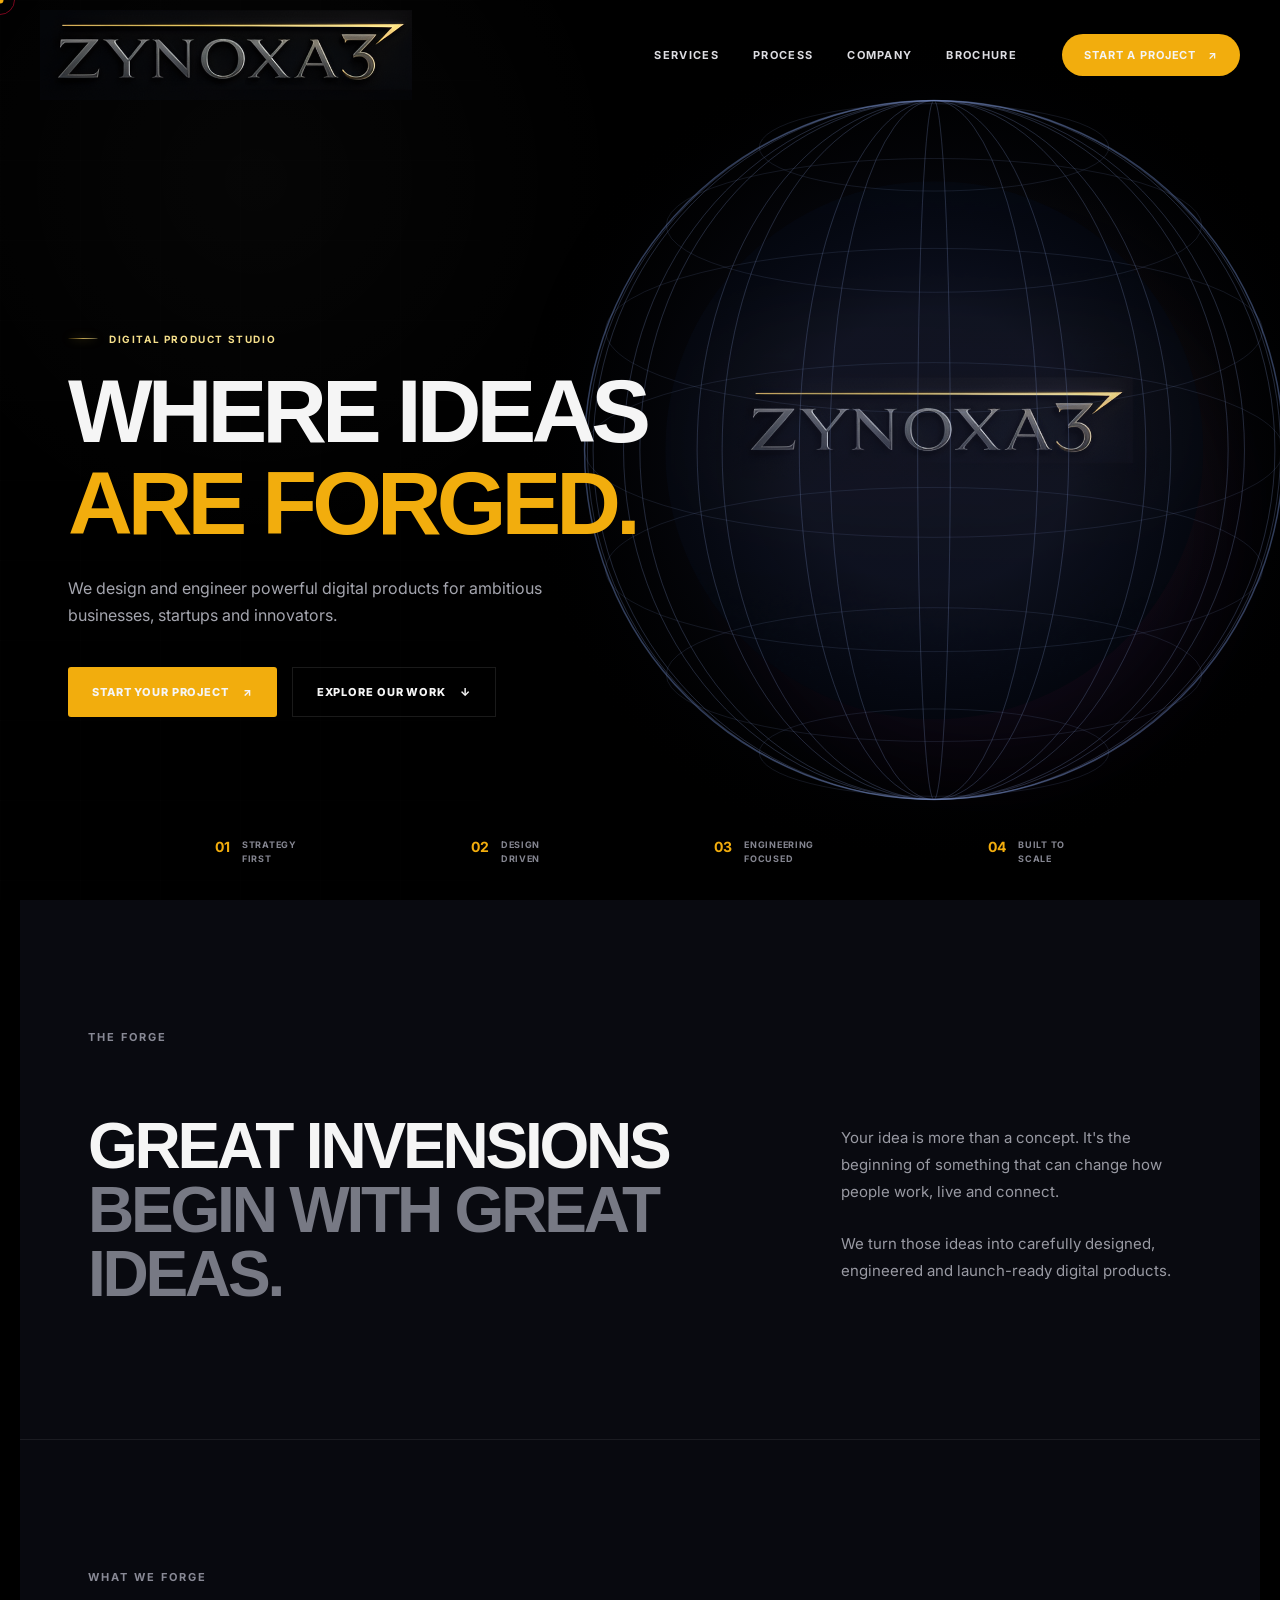
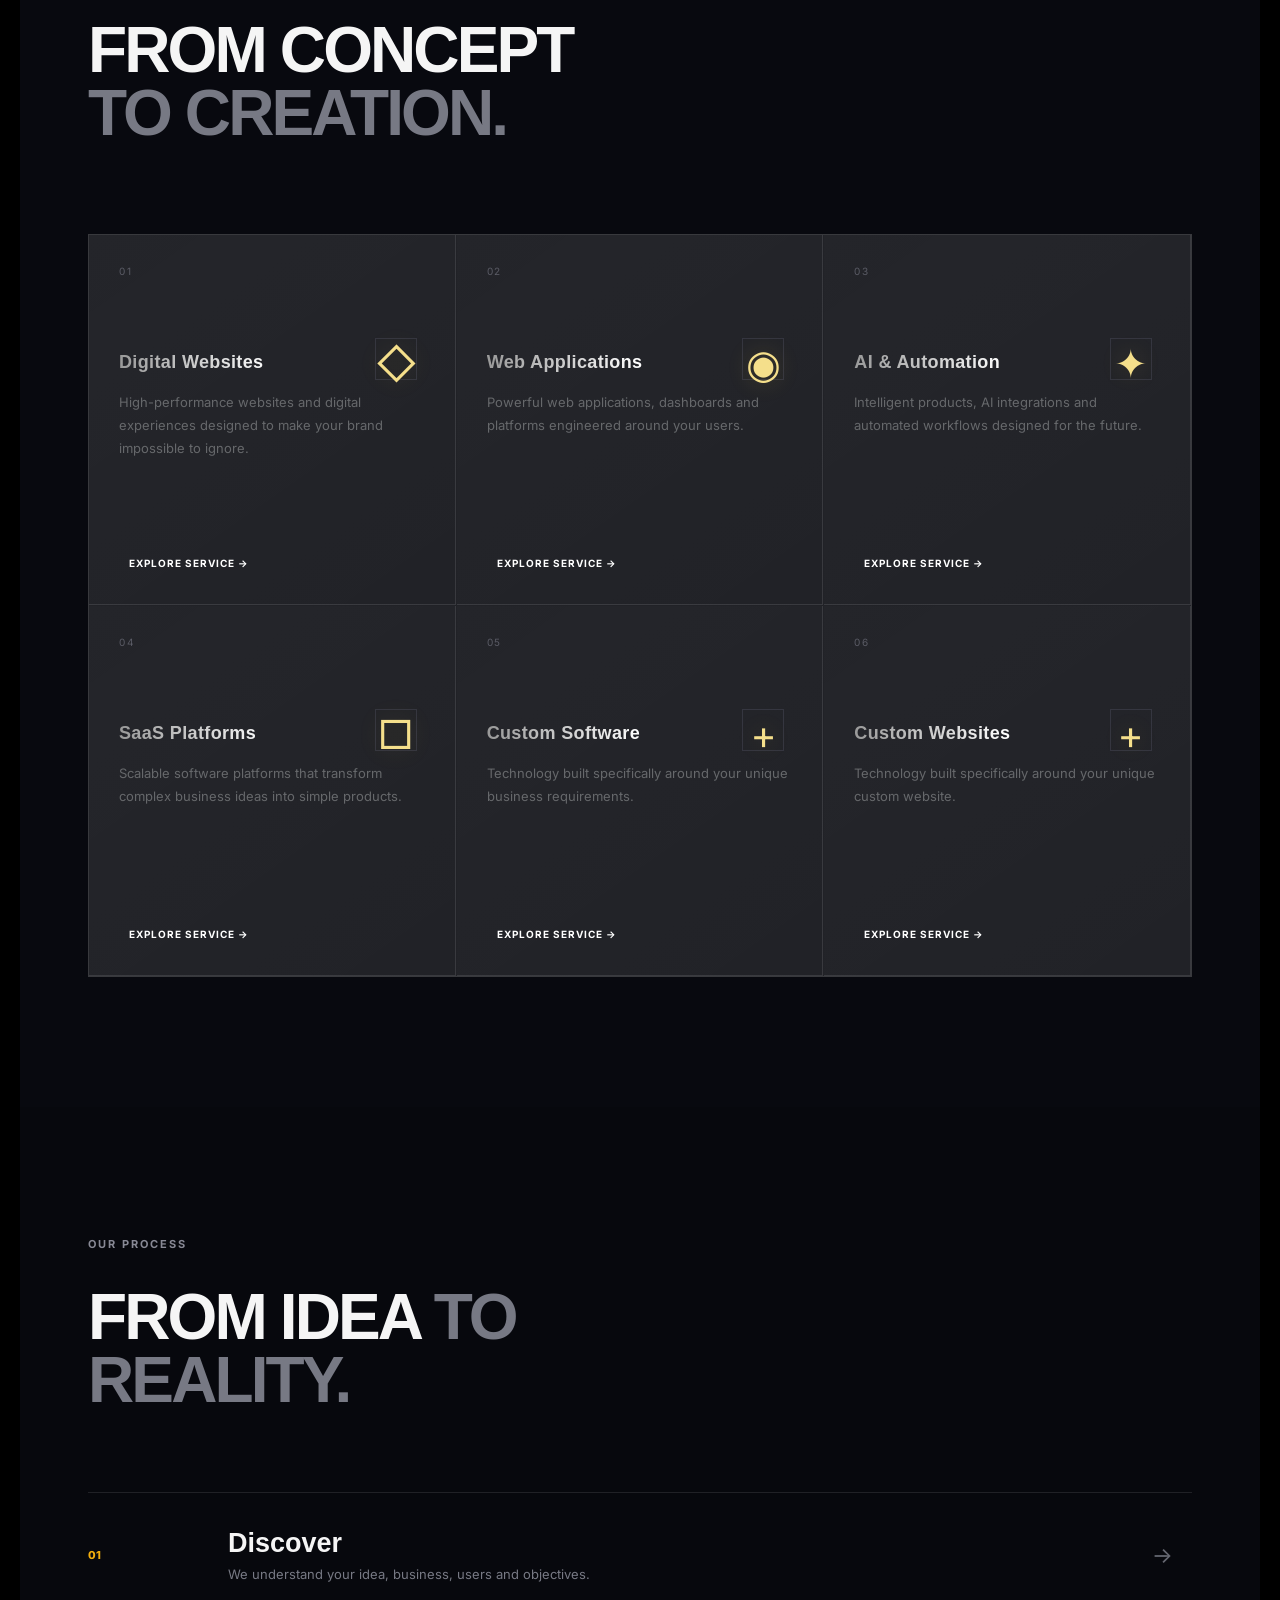
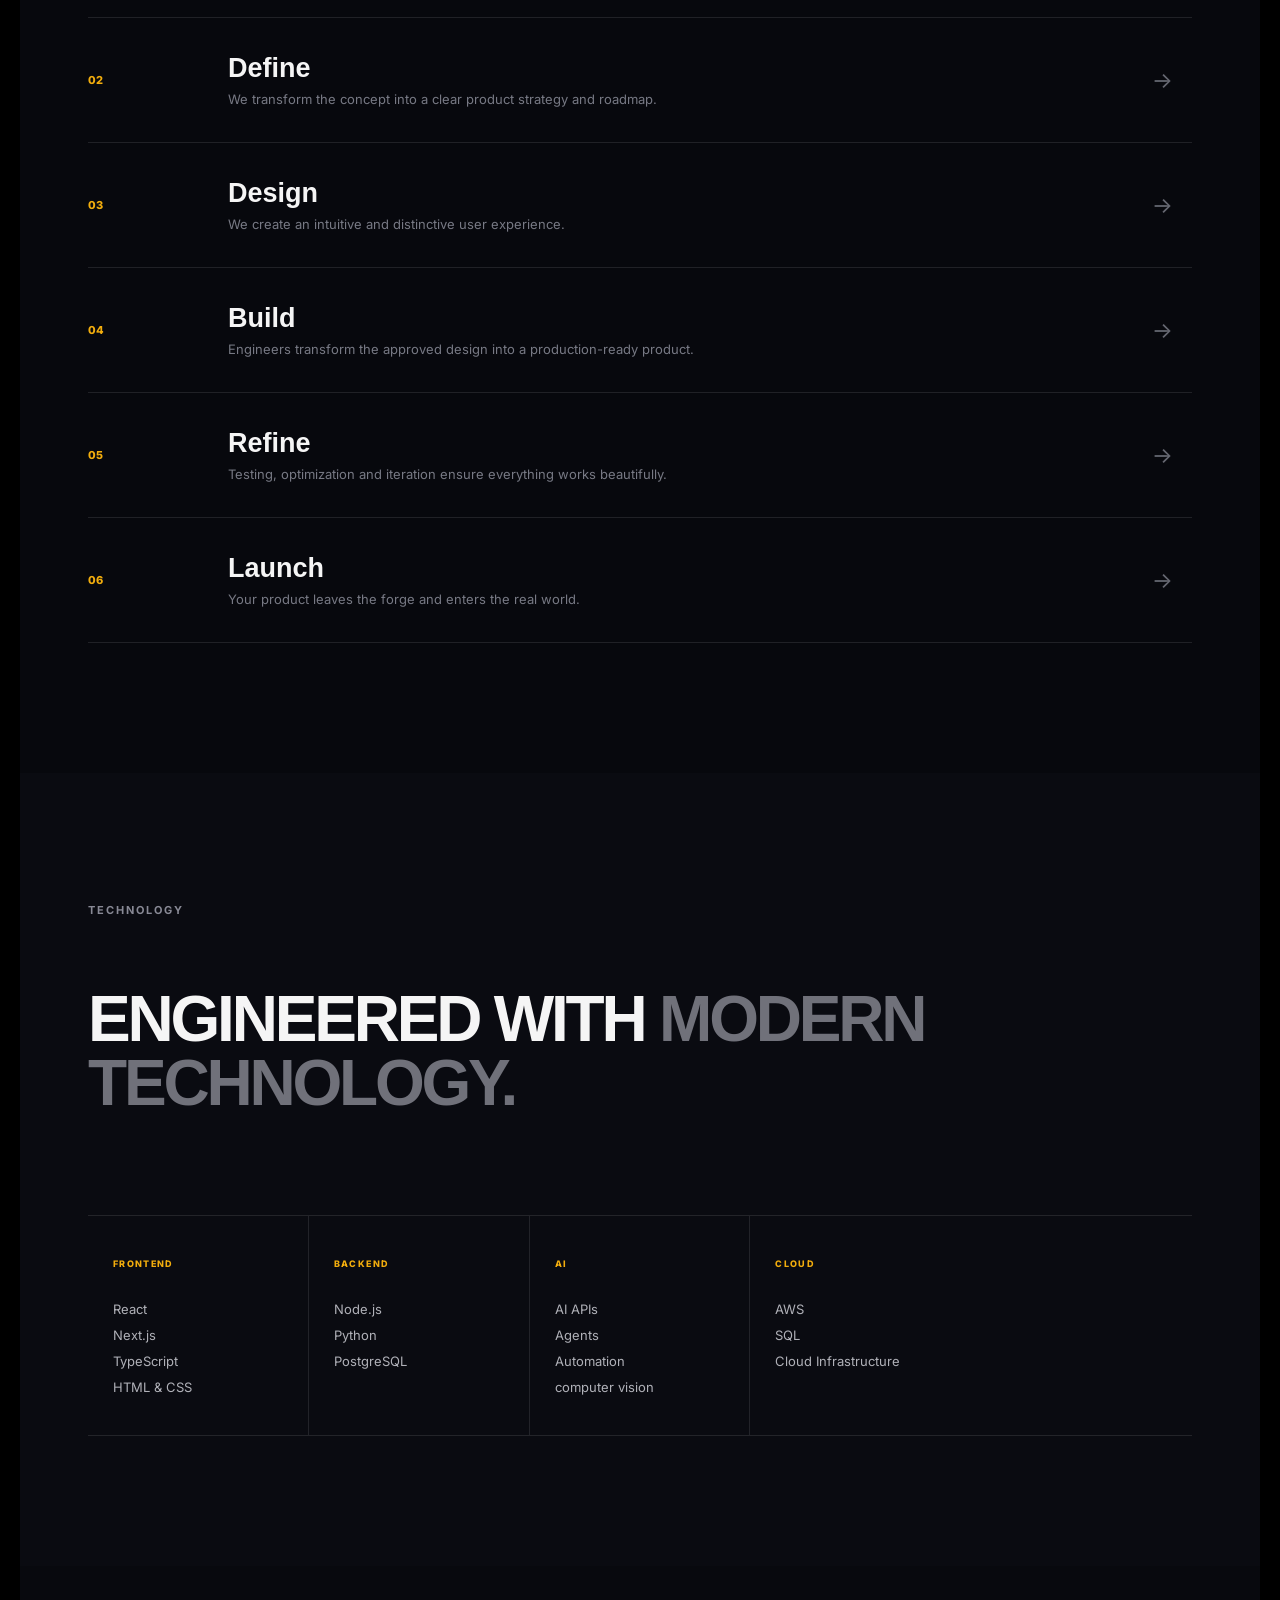
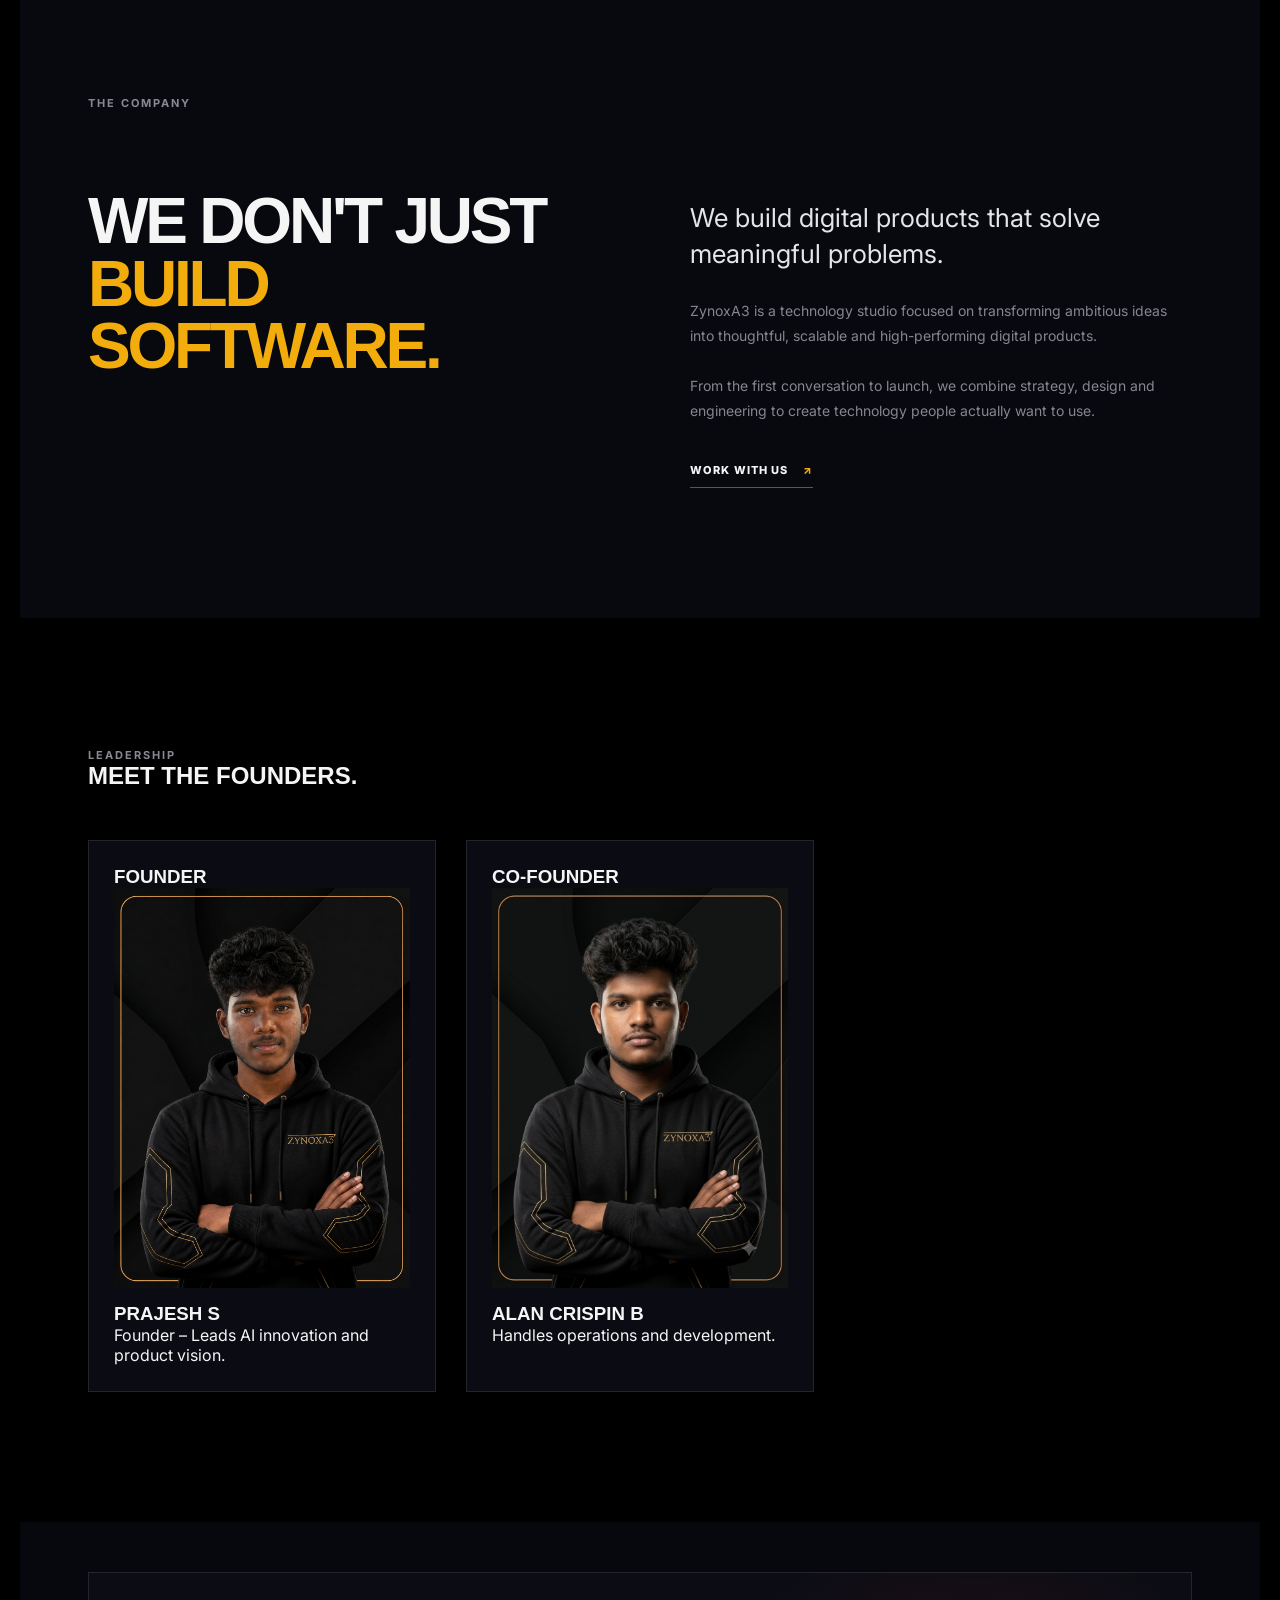
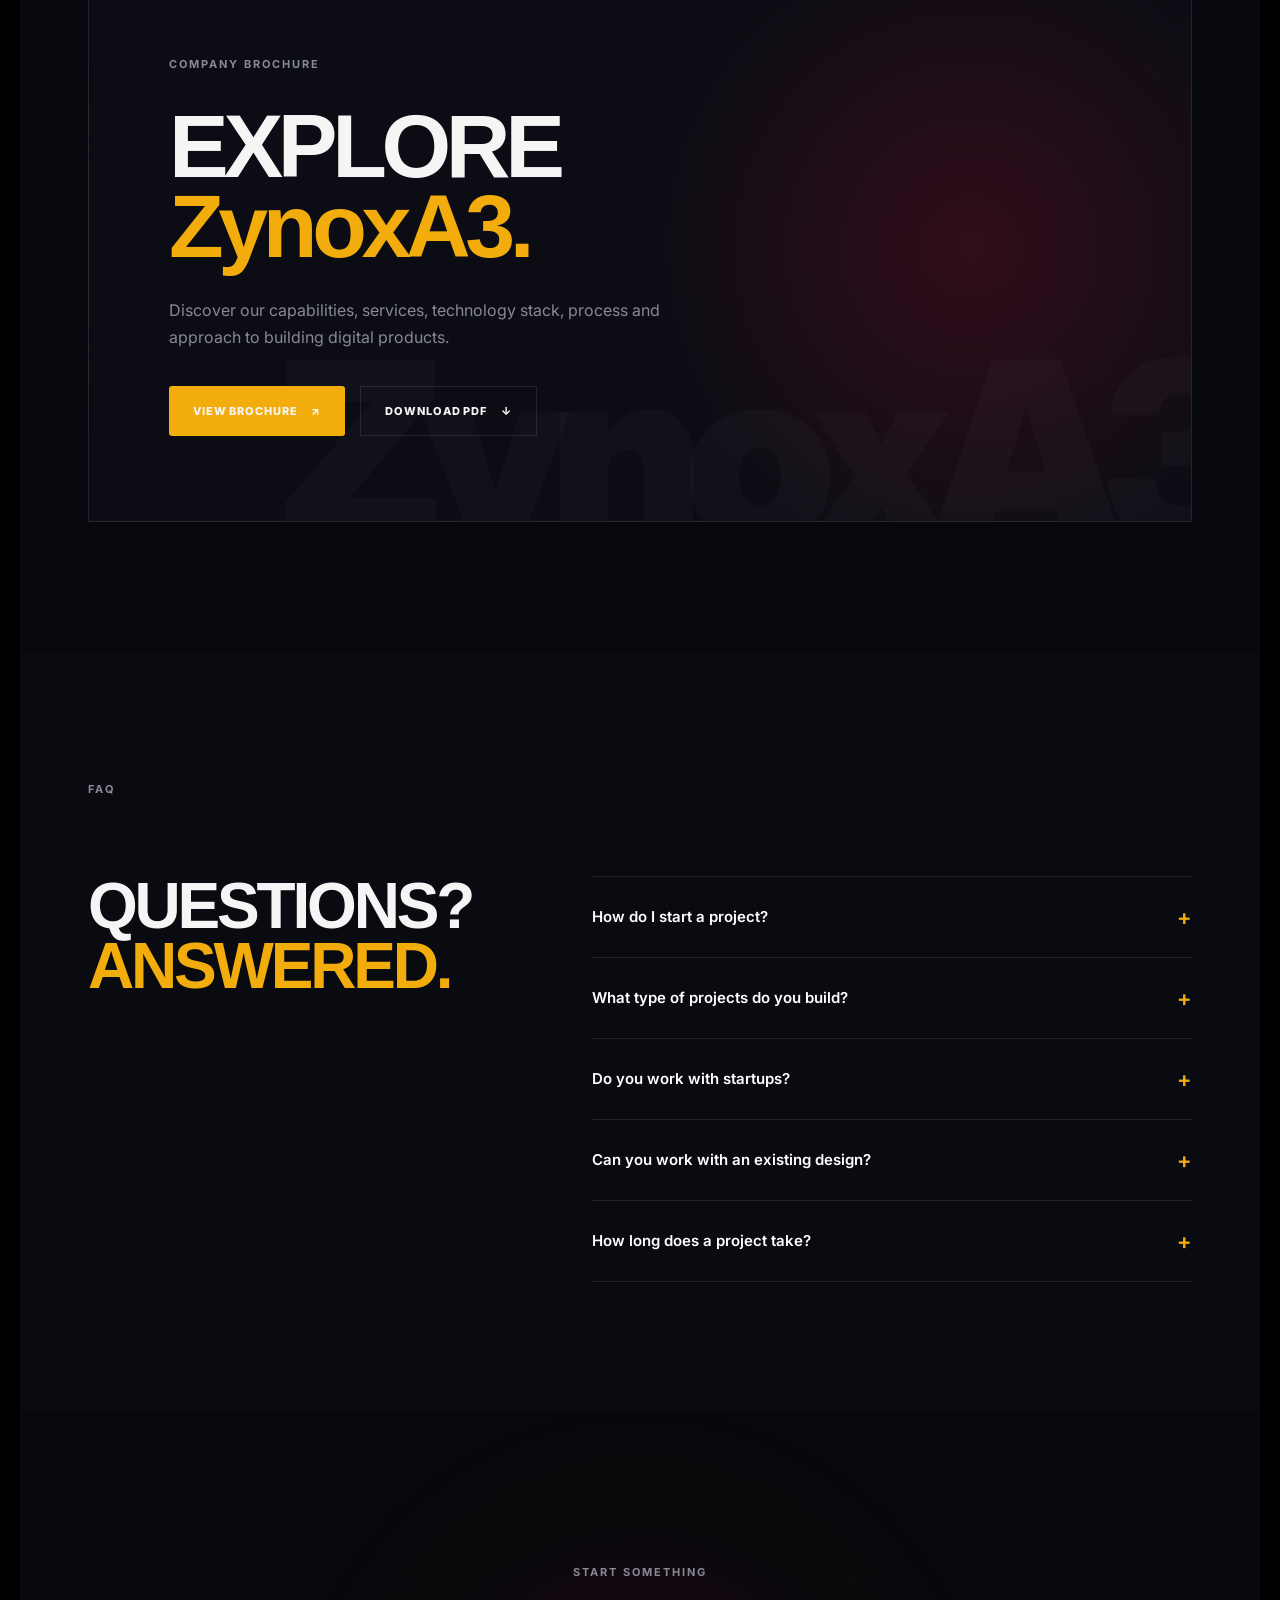
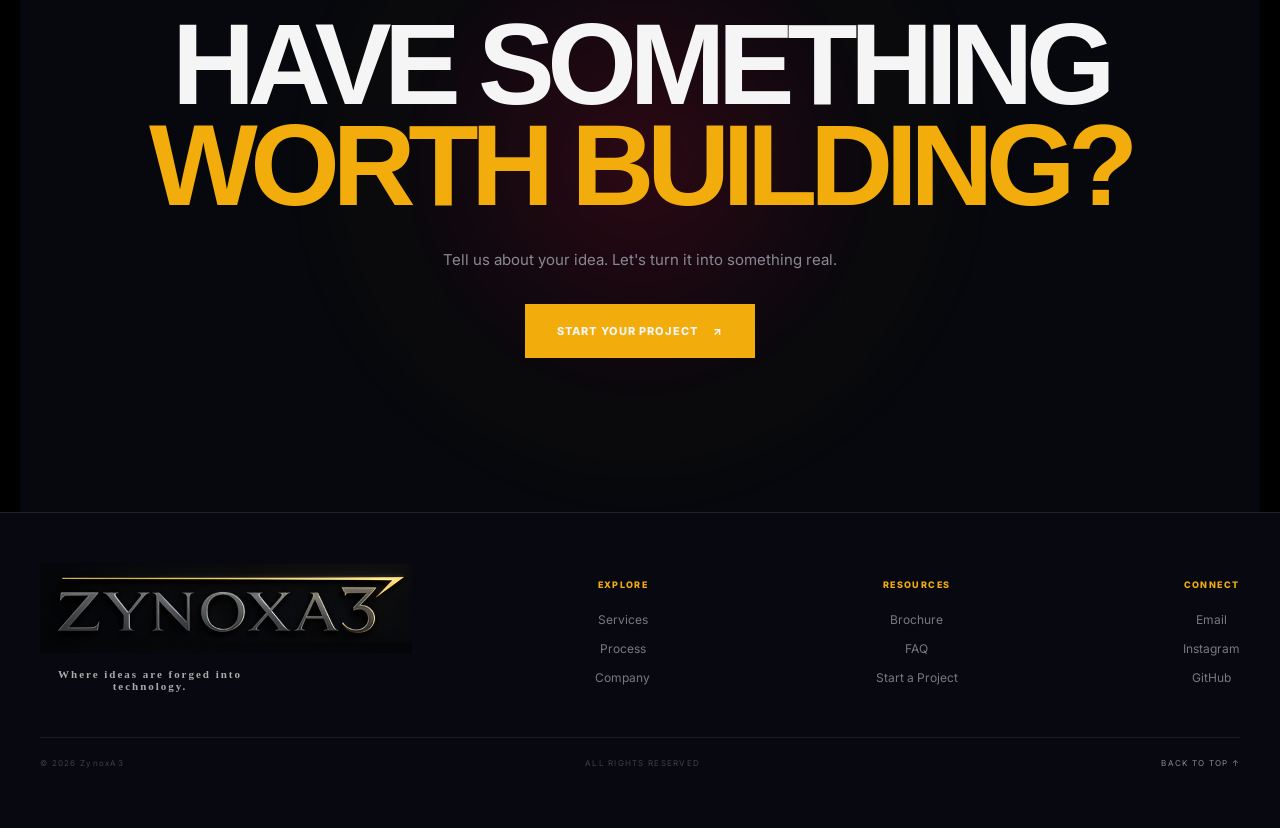
==== index.html @ 1e437118 "Add files via upload" ====
<!DOCTYPE html>
<html lang="en">

<head>
    <meta charset="UTF-8">

    <link rel="stylesheet" href="https://cdnjs.cloudflare.com/ajax/libs/font-awesome/6.5.0/css/all.min.css">

    <meta name="viewport" content="width=device-width, initial-scale=1.0">

    <meta name="description"
        content="Forge — We transform ambitious ideas into powerful digital products, websites, applications and AI solutions.">

    <meta name="theme-color" content="#080910">

    <title>ZynoxA3 - Where Ideas Are Forged</title>

    <link rel="stylesheet" href="style.css">

    <link rel="icon" type="image/png" href="assets/ZynoxA3 logo.png">

    <!-- Google Font -->
    <link rel="preconnect" href="https://fonts.googleapis.com">
    <link rel="preconnect" href="https://fonts.gstatic.com" crossorigin>

    <link
        href="https://fonts.googleapis.com/css2?family=Inter:wght@400;500;600;700;800;900&display=swap"
        rel="stylesheet">
</head>

<body>

    <!-- =====================================================
         CUSTOM CURSOR
    ====================================================== -->

    <div class="cursor"></div>
    <div class="cursor-follower"></div>


    <!-- =====================================================
         NAVIGATION
    ====================================================== -->

    <header class="navbar" id="navbar">

        <div class="nav-container">

            <a href="#home" class="logo">
                <img src="assets/rect.png" 
                alt="ZynoxA3"
                class="brand-logo">
            </a>


            <nav class="desktop-nav">

                <a href="#services">Services</a>

                <a href="#process">Process</a>

                <a href="#about">Company</a>

                <a href="#brochure">Brochure</a>


            </nav>


            <a href="#start-project" class="nav-button">
                Start a Project
                <span>↗</span>
            </a>


            <button class="menu-button" id="menuButton">

                <span></span>
                <span></span>
                <span></span>

            </button>

        </div>

    </header>


    <!-- MOBILE MENU -->

    <div class="mobile-menu" id="mobileMenu">

        <a href="#services">Services</a>

        <a href="#process">Process</a>

        <a href="#about">Company</a>

        <a href="#brochure">Brochure</a>

        <a href="#start-project">Start a Project →</a>

    </div>



    <!-- =====================================================
         HERO
    ====================================================== -->

    <main>

        <section class="hero" id="home">

            <!-- Background glow -->

            <div class="hero-glow"></div>

            <div class="hero-grid"></div>


            <div class="globe-container">
                <img src="assets/ZynoxA3 logo.png" class="globe-bg">
                <canvas id="globeCanvas"></canvas>
            </div>


            <!-- Hero content -->

            <div class="hero-container">

                <div class="hero-content">

                    <div class="eyebrow reveal">

                        <span class="status-dot"></span>

                        DIGITAL PRODUCT STUDIO

                    </div>


                    <h1 class="hero-title">

                        <span class="reveal">WHERE IDEAS</span>

                        <span class="hero-accent reveal">
                            ARE FORGED.
                        </span>

                    </h1>


                    <p class="hero-description reveal">

                        We design and engineer powerful digital products
                        for ambitious businesses, startups and innovators.

                    </p>


                    <div class="hero-buttons reveal">

                        <a href="#start-project" class="primary-button">

                            Start Your Project

                            <span>↗</span>

                        </a>


                        <a href="#process" class="secondary-button">

                            Explore Our Work

                            <span>↓</span>

                        </a>

                    </div>

                </div>

            </div>


            <!-- Hero bottom information -->

            <div class="hero-bottom">

                
                <div class="hero-stat">

                    <strong>01</strong>

                    <span>
                        Strategy<br>
                        First
                    </span>

                </div>
                


                <div class="hero-stat">

                    <strong>02</strong>

                    <span>
                        Design<br>
                        Driven
                    </span>

                </div>


                <div class="hero-stat">

                    <strong>03</strong>

                    <span>
                        Engineering<br>
                        Focused
                    </span>

                </div>


                <div class="hero-stat">

                    <strong>04</strong>

                    <span>
                        Built to<br>
                        Scale
                    </span>

                </div>

                
            </div>


            <div class="scroll-indicator">

                <span>SCROLL TO EXPLORE</span>

                <div class="scroll-line"></div>

            </div>

        </section>



        <!-- =====================================================
             INTRO
        ====================================================== -->

        <section class="intro section">

            <div class="container">

                <div class="section-label">
                     THE FORGE
                </div>


                <div class="intro-content">

                    <h2>
                        GREAT INVENSIONS
                        <span>BEGIN WITH GREAT IDEAS.</span>
                    </h2>


                    <div class="intro-text">

                        <p>
                            Your idea is more than a concept.
                            It's the beginning of something that can
                            change how people work, live and connect.
                        </p>

                        <p>
                            We turn those ideas into carefully designed,
                            engineered and launch-ready digital products.
                        </p>

                    </div>

                </div>

            </div>

        </section>



        <!-- =====================================================
             SERVICES
        ====================================================== -->

        <section class="services section" id="services">

            <div class="container">

                <div class="section-heading">

                    <div class="section-label">
                         WHAT WE FORGE
                    </div>

                    <h2>
                        FROM CONCEPT
                        <br>
                        <span>TO CREATION.</span>
                    </h2>

                </div>


                <div class="services-grid">


                    <!-- SERVICE 1 -->

                    <article class="service-card">

                        <div class="service-number">
                            01
                        </div>

                        <div class="service-icon">
                            ◇
                        </div>

                        <h3>
                            Digital Websites
                        </h3>

                        <p>
                            High-performance websites and digital
                            experiences designed to make your brand
                            impossible to ignore.
                        </p>

                        <a href="#start-project">
                            Explore Service →
                        </a>

                    </article>


                    <!-- SERVICE 2 -->

                    <article class="service-card">

                        <div class="service-number">
                            02
                        </div>

                        <div class="service-icon">
                            ◉
                        </div>

                        <h3>
                            Web Applications
                        </h3>

                        <p>
                            Powerful web applications, dashboards and
                            platforms engineered around your users.
                        </p>

                        <a href="#start-project">
                            Explore Service →
                        </a>

                    </article>


                    <!-- SERVICE 4 -->

                    <article class="service-card">

                        <div class="service-number">
                            03
                        </div>

                        <div class="service-icon">
                            ✦
                        </div>

                        <h3>
                            AI & Automation
                        </h3>

                        <p>
                            Intelligent products, AI integrations and
                            automated workflows designed for the future.
                        </p>

                        <a href="#start-project">
                            Explore Service →
                        </a>

                    </article>


                    <!-- SERVICE 5 -->

                    <article class="service-card">

                        <div class="service-number">
                            04
                        </div>

                        <div class="service-icon">
                            □
                        </div>

                        <h3>
                            SaaS Platforms
                        </h3>

                        <p>
                            Scalable software platforms that transform
                            complex business ideas into simple products.
                        </p>

                        <a href="#start-project">
                            Explore Service →
                        </a>

                    </article>


                    <!-- SERVICE 6 -->

                    <article class="service-card">

                        <div class="service-number">
                            05
                        </div>

                        <div class="service-icon">
                            +
                        </div>

                        <h3>
                            Custom Software
                        </h3>

                        <p>
                            Technology built specifically around your
                            unique business requirements.
                        </p>

                        <a href="#start-project">
                            Explore Service →
                        </a>

                    </article>
                    <!-- SERVICE 6 -->

                    <article class="service-card">

                        <div class="service-number">
                            06
                        </div>

                        <div class="service-icon">
                            +
                        </div>

                        <h3>
                            Custom Websites
                        </h3>

                        <p>
                            Technology built specifically around your
                            unique custom website.
                        </p>

                        <a href="#start-project">
                            Explore Service →
                        </a>

                    </article>

                </div>

            </div>

        </section>



        <!-- =====================================================
             PORTFOLIO
        ====================================================== -->




        <!-- =====================================================
             PROCESS
        ====================================================== -->

        <section class="process section" id="process">

            <div class="container">

                <div class="section-heading">

                    <div class="section-label">
                        OUR PROCESS
                    </div>

                    <h2>
                        FROM IDEA
                        <span>TO REALITY.</span>
                    </h2>

                </div>


                <div class="process-list">


                    <div class="process-item">

                        <span class="process-number">
                            01
                        </span>

                        <div>

                            <h3>
                                Discover
                            </h3>

                            <p>
                                We understand your idea, business,
                                users and objectives.
                            </p>

                        </div>

                        <span class="process-arrow">
                            →
                        </span>

                    </div>


                    <div class="process-item">

                        <span class="process-number">
                            02
                        </span>

                        <div>

                            <h3>
                                Define
                            </h3>

                            <p>
                                We transform the concept into a clear
                                product strategy and roadmap.
                            </p>

                        </div>

                        <span class="process-arrow">
                            →
                        </span>

                    </div>


                    <div class="process-item">

                        <span class="process-number">
                            03
                        </span>

                        <div>

                            <h3>
                                Design
                            </h3>

                            <p>
                                We create an intuitive and distinctive
                                user experience.
                            </p>

                        </div>

                        <span class="process-arrow">
                            →
                        </span>

                    </div>


                    <div class="process-item">

                        <span class="process-number">
                            04
                        </span>

                        <div>

                            <h3>
                                Build
                            </h3>

                            <p>
                                Engineers transform the approved design
                                into a production-ready product.
                            </p>

                        </div>

                        <span class="process-arrow">
                            →
                        </span>

                    </div>


                    <div class="process-item">

                        <span class="process-number">
                            05
                        </span>

                        <div>

                            <h3>
                                Refine
                            </h3>

                            <p>
                                Testing, optimization and iteration
                                ensure everything works beautifully.
                            </p>

                        </div>

                        <span class="process-arrow">
                            →
                        </span>

                    </div>


                    <div class="process-item">

                        <span class="process-number">
                            06
                        </span>

                        <div>

                            <h3>
                                Launch
                            </h3>

                            <p>
                                Your product leaves the forge and
                                enters the real world.
                            </p>

                        </div>

                        <span class="process-arrow">
                            →
                        </span>

                    </div>

                </div>

            </div>

        </section>



        <!-- =====================================================
             TECHNOLOGY
        ====================================================== -->

        <section class="technology section">

            <div class="container">

                <div class="section-label">
                     TECHNOLOGY
                </div>


                <div class="technology-header">

                    <h2>
                        ENGINEERED WITH
                        <span>MODERN TECHNOLOGY.</span>
                    </h2>

                </div>


                <div class="technology-grid">


                    <div class="technology-group">

                        <span>
                            FRONTEND
                        </span>

                        <div>
                            React
                            <br>
                            Next.js
                            <br>
                            TypeScript
                            <br>
                            HTML & CSS
                        </div>

                    </div>


                    <div class="technology-group">

                        <span>
                            BACKEND
                        </span>

                        <div>
                            Node.js
                            <br>
                            Python
                            <br>
                            PostgreSQL
                        </div>

                    </div>


                    


                    <div class="technology-group">  

                        <span>
                            AI
                        </span>

                        <div>
                            AI APIs
                            <br>
                            Agents
                            <br>
                            Automation
                            <br>
                            computer vision
                        </div>

                    </div>


                    <div class="technology-group">

                        <span>
                            CLOUD
                        </span>

                        <div>
                            AWS
                            <br>
                            SQL
                            <br>
                            Cloud Infrastructure
                        </div>

                    </div>

                </div>

            </div>

        </section>



        <!-- =====================================================
             ABOUT
        ====================================================== -->

        <section class="about section" id="about">

            <div class="container">

                <div class="section-label">
                     THE COMPANY
                </div>


                <div class="about-layout">

                    <div class="about-title">

                        <h2>
                            WE DON'T JUST
                            <span>BUILD SOFTWARE.</span>
                        </h2>

                    </div>


                    <div class="about-content">

                        <p class="about-large">

                            We build digital products that solve
                            meaningful problems.

                        </p>


                        <p>

                            ZynoxA3 is a technology studio focused on
                            transforming ambitious ideas into thoughtful,
                            scalable and high-performing digital products.

                        </p>


                        <p>

                            From the first conversation to launch,
                            we combine strategy, design and engineering
                            to create technology people actually want
                            to use.

                        </p>


                        <a href="#start-project" class="text-link">

                            Work With Us

                            <span>↗</span>

                        </a>

                    </div>

                </div>

            </div>

        </section>
        <section class="founders section" id="founders">
            <div class="container">
                <div class="section-label">LEADERSHIP</div>
                <h2>
                    MEET THE <span>FOUNDERS.</span>
                </h2>
                <div class="crew-grid">
                    <div class="crew-card">
                        <h3>FOUNDER</h3>
                        <div class="crew-image">
                            <img src="assets/file_00000000fd9481fab96ed749a5458ff9.png">
                        </div>
                        <h3>PRAJESH S</h3>
                        <p>Founder – Leads AI innovation and product vision.</p>
                    </div>
                    <div class="crew-card">
                        <h3>CO-FOUNDER</h3>
                        <div class="crew-image">
                            <img src="assets/IMG_8879.PNG">
                        </div>
                        <h3>ALAN CRISPIN B</h3>
                        <p>Handles operations and development.</p>
                    </div>
                </div>
            </div>
        </section>



        <!-- =====================================================
             BROCHURE
        ====================================================== -->

        <section class="brochure section" id="brochure">

            <div class="container">

                <div class="brochure-box">

                    <div class="brochure-decoration">
                        ZynoxA3
                    </div>


                    <div class="brochure-content">

                        <div class="section-label">
                             COMPANY BROCHURE
                        </div>

                        <h2>
                            EXPLORE
                            <span>ZynoxA3.</span>
                        </h2>

                        <p>
                            Discover our capabilities, services,
                            technology stack, process and approach
                            to building digital products.
                        </p>


                        <div class="brochure-buttons">

                            <a href="assets/Zynoxa 3 - Brochure.pdf"
                                target="_blank"
                                class="primary-button">

                                View Brochure

                                <span>↗</span>

                            </a>

                            <a href="assets/Zynoxa 3 - Brochure.pdf"
                                download
                                class="secondary-button">

                                Download PDF

                                <span>↓</span>

                            </a>

                        </div>

                    </div>

                </div>

            </div>

        </section>



        <!-- =====================================================
             FAQ
        ====================================================== -->

        <section class="faq section" id="faq">

            <div class="container">

                <div class="section-label">
                    FAQ
                </div>


                <div class="faq-layout">

                    <h2>
                        QUESTIONS?
                        <span>ANSWERED.</span>
                    </h2>


                    <div class="faq-list">


                        <div class="faq-item">

                            <button class="faq-question">

                                <span>
                                    How do I start a project?
                                </span>

                                <span class="faq-icon">
                                    +
                                </span>

                            </button>

                            <div class="faq-answer">

                                <p>
                                    Click "Start a Project" and complete
                                    our project intake form. We'll review
                                    your requirements and contact you
                                    about the next steps.
                                </p>

                            </div>

                        </div>


                        <div class="faq-item">

                            <button class="faq-question">

                                <span>
                                    What type of projects do you build?
                                </span>

                                <span class="faq-icon">
                                    +
                                </span>

                            </button>

                            <div class="faq-answer">

                                <p>
                                    We build websites, web applications,
                                    SaaS platforms, AI solutions,
                                    custom software and custom websites.
                                </p>

                            </div>

                        </div>


                        <div class="faq-item">

                            <button class="faq-question">

                                <span>
                                    Do you work with startups?
                                </span>

                                <span class="faq-icon">
                                    +
                                </span>

                            </button>

                            <div class="faq-answer">

                                <p>
                                    Yes. We work with founders, startups,
                                    businesses and organizations at
                                    different stages of development.
                                </p>

                            </div>

                        </div>


                        <div class="faq-item">

                            <button class="faq-question">

                                <span>
                                    Can you work with an existing design?
                                </span>

                                <span class="faq-icon">
                                    +
                                </span>

                            </button>

                            <div class="faq-answer">

                                <p>
                                    Absolutely. We can work from existing
                                    Figma designs, specifications or
                                    technical requirements.
                                </p>

                            </div>

                        </div>


                        <div class="faq-item">

                            <button class="faq-question">

                                <span>
                                    How long does a project take?
                                </span>

                                <span class="faq-icon">
                                    +
                                </span>

                            </button>

                            <div class="faq-answer">

                                <p>
                                    Project timelines depend on scope,
                                    complexity and requirements. We'll
                                    provide a more accurate estimate
                                    after reviewing your project brief.
                                </p>

                            </div>

                        </div>

                    </div>

                </div>

            </div>

        </section>



        <!-- =====================================================
             FINAL CTA
        ====================================================== -->

        <section class="final-cta section" id="start-project">

            <div class="cta-glow"></div>

            <div class="container">

                <div class="cta-content">

                    <div class="section-label">
                        START SOMETHING
                    </div>


                    <h2>

                        HAVE SOMETHING
                        <br>

                        <span>WORTH BUILDING?</span>

                    </h2>


                    <p>
                        Tell us about your idea.
                        Let's turn it into something real.
                    </p>


                    <!-- Replace this URL with your Google Form -->

                    <a href="https://forms.gle/9jwUaovB7VfR7hYy7"
                        target="_blank"
                        class="cta-button">

                        Start Your Project

                        <span>↗</span>

                    </a>

                </div>

            </div>

        </section>

    </main>



    <!-- =====================================================
         FOOTER
    ====================================================== -->

    <footer class="footer">

        <div class="container">

            <div class="footer-top">


                <div class="footer-brand">

                    <a href="#home" class="logo">
                        <img src="assets/rect.png" 
                        alt="ZynoxA3"
                        class="brand-logo">
                    </a>


                    <p>
                        Where ideas are forged
                        into technology.
                    </p> 

                </div>


                <div class="footer-column">

                    <span>
                        EXPLORE
                    </span>

                    <a href="#services">
                        Services
                    </a>

                    <a href="#process">
                        Process
                    </a>

                    <a href="#about">
                        Company
                    </a>

                </div>


                <div class="footer-column">

                    <span>
                        RESOURCES
                    </span>

                    <a href="#brochure">
                        Brochure
                    </a>

                    <a href="#faq">
                        FAQ
                    </a>

                    <a href="#start-project">
                        Start a Project
                    </a>

                </div>


                <div class="footer-column">

                    <span>
                        CONNECT
                    </span>

                    <a href="mailto:zynoxa3@gmail.com">
                        Email
                    </a>

                    <a href="https://www.instagram.com/zynoxa3/">
                        Instagram
                    </a>

                    <a href="https://github.com/ZynoxA3">
                        GitHub
                    </a>

                </div>

            </div>


            <div class="footer-bottom">

                <span>
                    © 2026 ZynoxA3
                </span>

                <span>
                    ALL RIGHTS RESERVED
                </span>

                <a href="#home">
                    BACK TO TOP ↑
                </a>

            </div>

        </div>

    </footer>

    



    <script src="script.js"></script>

</body>

</html>
---- style.css ----
/* ==========================================================
   RESET
========================================================== */

* {
    margin: 0;
    padding: 0;
    box-sizing: border-box;
}

html {
    scroll-behavior: smooth;
}

body {
    background: #07080e;
    color: #f5f5f5;
    font-family: "Inter", sans-serif;
    overflow-x: hidden;
}

a {
    color: inherit;
    text-decoration: none;
}

button {
    font-family: inherit;
}



/* ==========================================================
   VARIABLES
========================================================== */

:root {

    --bg: #07080e;

    --bg-light: #0c0d14;

    --card: #101119;

    --white: #f5f5f5;

    --muted: #92939d;

    --red: #f2ad0d;

    --red-dark: #bd092e;

    --border: rgba(255, 255, 255, 0.10);

    --container: 1280px;

}



/* ==========================================================
   GENERAL
========================================================== */

.container {

    width: min(
        calc(100% - 80px),
        var(--container)
    );

    margin: auto;

}

.section {

    padding: 150px 0;

    position: relative;

}

.section-label {

    font-size: 11px;

    letter-spacing: 0.18em;

    font-weight: 700;

    color: #888995;

    text-transform: uppercase;

}



/* ==========================================================
   CURSOR
========================================================== */

.cursor {

    width: 7px;

    height: 7px;

    background: var(--red);

    border-radius: 50%;

    position: fixed;

    pointer-events: none;

    z-index: 9999;

    transform: translate(-50%, -50%);

}

.cursor-follower {

    width: 30px;

    height: 30px;

    border: 1px solid rgba(242, 13, 59, 0.5);

    border-radius: 50%;

    position: fixed;

    pointer-events: none;

    z-index: 9998;

    transform: translate(-50%, -50%);

    transition:
        width .2s ease,
        height .2s ease,
        background .2s ease;

}



/* ==========================================================
   NAVBAR
========================================================== */

.navbar {

    position: fixed;

    top: 0;

    left: 0;

    width: 100%;

    z-index: 1000;

    padding: 20px 0;

    transition:
        background .4s ease,
        backdrop-filter .4s ease,
        padding .4s ease;

}

.navbar.scrolled {

    background: rgba(7, 8, 14, .75);

    backdrop-filter: blur(20px);

    padding: 14px 0;

    border-bottom: 1px solid var(--border);

}

.nav-container {

    width: min(
        calc(100% - 80px),
        1400px
    );

    margin: auto;

    display: flex;

    align-items: center;

    justify-content: space-between;

}



/* LOGO */

.logo {

    display: flex;

    align-items: center;

    gap: 10px;

}

.logo-symbol {

    width: 36px;

    height: 36px;

    border: 2px solid var(--red);

    display: grid;

    place-items: center;

    font-weight: 900;

    font-size: 17px;

    transform: rotate(45deg);

}

.logo-symbol::first-letter {

    transform: rotate(-45deg);

}

.logo-text {

    font-size: 18px;

    font-weight: 900;

    letter-spacing: .05em;

}

.logo-text small {

    display: block;

    font-size: 7px;

    letter-spacing: .25em;

    color: var(--muted);

    margin-top: 2px;

}



/* DESKTOP NAV */

.desktop-nav {

    display: flex;

    align-items: center;

    gap: 38px;

    margin-left: auto;

    margin-right: 50px;

}

.desktop-nav a {

    font-size: 11px;

    font-weight: 700;

    text-transform: uppercase;

    letter-spacing: .12em;

    color: #dddde2;

    transition: color .3s ease;

}

.desktop-nav a:hover {

    color: var(--red);

}



/* NAV BUTTON */

.nav-button {

    background: var(--red);

    padding: 14px 22px;

    border-radius: 40px;

    font-size: 11px;

    font-weight: 700;

    text-transform: uppercase;

    letter-spacing: .08em;

    transition:
        transform .3s ease,
        box-shadow .3s ease;

}

.nav-button span {

    margin-left: 8px;

}

.nav-button:hover {

    transform: translateY(-3px);

    box-shadow: 0 12px 35px rgba(242, 13, 59, .3);

}



/* MOBILE BUTTON */

.menu-button {

    display: none;

    background: transparent;

    border: none;

    width: 40px;

    height: 40px;

    cursor: pointer;

}

.menu-button span {

    display: block;

    height: 2px;

    width: 24px;

    background: white;

    margin: 5px auto;

}



/* MOBILE MENU */

.mobile-menu {

    position: fixed;

    inset: 0;

    background: #07080e;

    z-index: 900;

    display: flex;

    flex-direction: column;

    justify-content: center;

    padding: 40px;

    gap: 25px;

    transform: translateY(-100%);

    transition: transform .5s cubic-bezier(.77,0,.18,1);

}

.mobile-menu.active {

    transform: translateY(0);

}

.mobile-menu a {

    font-size: 35px;

    font-weight: 800;

}



/* ==========================================================
   HERO
========================================================== */

.hero {

    min-height: 100vh;

    position: relative;

    overflow: hidden;

    display: flex;

    align-items: center;

    background:

        radial-gradient(
            circle at 75% 45%,
            rgba(33, 22, 54, .55),
            transparent 35%
        ),

        #080910;

}



/* GRID */

.hero-grid {

    position: absolute;

    inset: 0;

    opacity: .14;

    background-image:

        linear-gradient(
            rgba(255,255,255,.05) 1px,
            transparent 1px
        ),

        linear-gradient(
            90deg,
            rgba(255,255,255,.05) 1px,
            transparent 1px
        );

    background-size: 80px 80px;

    mask-image:
        linear-gradient(
            to right,
            black,
            transparent 75%
        );

}



/* HERO GLOW */

.hero-glow {

    position: absolute;

    width: 600px;

    height: 600px;

    right: 0;

    top: 25%;

    background:
        radial-gradient(
            circle,
            rgba(75, 30, 90, .3),
            transparent 70%
        );

    filter: blur(30px);

}



/* HERO CONTENT */

.hero-container {

    width: min(
        calc(100% - 80px),
        1280px
    );

    margin: auto;

    position: relative;

    z-index: 5;

}

.hero-content {

    max-width: 720px;

    padding-top: 60px;

}



/* EYEBROW */

.eyebrow {

    display: flex;

    align-items: center;

    gap: 10px;

    font-size: 10px;

    letter-spacing: .22em;

    font-weight: 700;

    color: #aaaab2;

    margin-bottom: 28px;

}

.status-dot {

    width: 7px;

    height: 7px;

    background: var(--red);

    border-radius: 50%;

    box-shadow:
        0 0 15px var(--red);

}



/* HERO TITLE */

.hero-title {

    font-size:
        clamp(
            52px,
            7vw,
            105px
        );

    line-height: .94;

    letter-spacing: -.055em;

    font-weight: 900;

    position: relative;

}

.hero-title span {

    display: block;

}

.hero-accent {

    color: var(--red);

    margin-top: 8px;

}



/* DESCRIPTION */

.hero-description {

    max-width: 530px;

    color: #a4a5ae;

    font-size: 16px;

    line-height: 1.7;

    margin-top: 30px;

}



/* HERO BUTTONS */

.hero-buttons {

    display: flex;

    gap: 15px;

    margin-top: 38px;

}

.primary-button,
.secondary-button {

    display: inline-flex;

    align-items: center;

    gap: 14px;

    padding: 17px 24px;

    font-size: 11px;

    font-weight: 800;

    text-transform: uppercase;

    letter-spacing: .08em;

    transition:
        transform .3s ease,
        background .3s ease;

}

.primary-button {

    background: var(--red);

    border-radius: 3px;

}

.primary-button:hover {

    transform: translateY(-4px);

    box-shadow:
        0 15px 35px rgba(242,13,59,.25);

}

.secondary-button {

    border: 1px solid var(--border);

}

.secondary-button:hover {

    background: rgba(255,255,255,.05);

    transform: translateY(-4px);

}



/* ==========================================================
   GLOBE
========================================================== */
.globe-container {
    position: absolute;
    width: min(70vw, 900px);
    height: min(70vw, 900px);
    right: -8%;
    top: 50%;
    transform: translateY(-50%);
    z-index: 2;
    pointer-events: none;
}

/* IMAGE INSIDE */
.globe-bg {
    position: absolute;
    top: 50%;
    left: 50%;
    width: 60%;
    height: 60%;
    transform: translate(-50%, -50%);
    border-radius: 50%;
    object-fit: cover;
    z-index: 1;
}

/* CANVAS */
#globeCanvas {
    position: relative;
    width: 100%;
    height: 100%;
    display: block;
    z-index: 2;
    background: transparent !important; /* IMPORTANT FIX */
}

/* GLOW EFFECT */
.globe-container::after {
    content: "";
    position: absolute;
    inset: 0;
    border-radius: 50%;
    background: radial-gradient(circle, transparent 60%, rgba(0,0,0,0.4));
    z-index: 3;
}



/* ==========================================================
   HERO BOTTOM
========================================================== */

.hero-bottom {

    position: absolute;

    bottom: 35px;

    left: 50%;

    transform: translateX(-50%);

    width: min(
        calc(100% - 80px),
        850px
    );

    display: flex;

    justify-content: space-between;

    z-index: 10;

}

.hero-stat {

    display: flex;

    align-items: flex-start;

    gap: 12px;

}

.hero-stat strong {

    color: var(--red);

    font-size: 14px;

}

.hero-stat span {

    font-size: 9px;

    color: #858691;

    line-height: 1.5;

    text-transform: uppercase;

    letter-spacing: .08em;

    font-weight: 700;

}



/* SCROLL */

.scroll-indicator {

    position: absolute;

    bottom: 35px;

    right: 40px;

    display: flex;

    align-items: center;

    gap: 12px;

    transform: rotate(-90deg);

    transform-origin: right;

    z-index: 10;

}

.scroll-indicator span {

    font-size: 8px;

    letter-spacing: .2em;

    color: #777984;

}

.scroll-line {

    width: 60px;

    height: 1px;

    background: #444650;

}


/* ==========================================================
   INTRO
========================================================== */

.intro {

    background: #090a10;

}

.intro-content {

    margin-top: 70px;

    display: grid;

    grid-template-columns: 1.3fr .7fr;

    gap: 100px;

}

.intro h2 {

    font-size:
        clamp(
            40px,
            5vw,
            75px
        );

    line-height: 1;

    letter-spacing: -.05em;

}

.intro h2 span {

    display: block;

    color: #777984;

}

.intro-text {

    padding-top: 10px;

}

.intro-text p {

    color: #999aa3;

    line-height: 1.8;

    font-size: 15px;

    margin-bottom: 25px;

}



/* ==========================================================
   SERVICES
========================================================== */

.services {

    background: #08090f;

}

.section-heading h2 {

    font-size:
        clamp(
            45px,
            6vw,
            90px
        );

    line-height: .95;

    letter-spacing: -.055em;

    margin-top: 35px;

}

.section-heading h2 span {

    color: #777984;

}

.services-grid {

    display: grid;

    grid-template-columns:
        repeat(3, 1fr);

    gap: 1px;

    background: var(--border);

    margin-top: 90px;

    border: 1px solid var(--border);

}

.service-card {

    background: #0b0c13;

    padding: 40px;

    min-height: 340px;

    position: relative;

    transition:
        background .4s ease,
        transform .4s ease;

}

.service-card:hover {

    background: #11121a;

}

.service-number {

    color: #5b5c66;

    font-size: 10px;

    letter-spacing: .15em;

}

.service-icon {

    position: absolute;

    top: 38px;

    right: 38px;

    width: 42px;

    height: 42px;

    border: 1px solid #353640;

    display: grid;

    place-items: center;

    color: var(--red);

    font-size: 20px;

}

.service-card h3 {

    font-size: 25px;

    margin-top: 75px;

    margin-bottom: 18px;

}

.service-card p {

    color: #858690;

    line-height: 1.7;

    font-size: 13px;

    max-width: 330px;

}

.service-card a {

    position: absolute;

    bottom: 35px;

    left: 40px;

    color: white;

    font-size: 10px;

    text-transform: uppercase;

    font-weight: 700;

    letter-spacing: .1em;

    transition: color .3s ease;

}

.service-card:hover a {

    color: var(--red);

}



/* ==========================================================
   PORTFOLIO
========================================================== */

.portfolio {

    background: #0a0b11;

}

.portfolio-heading {

    display: grid;

    grid-template-columns: 1fr 1fr;

    align-items: end;

}

.portfolio-heading .section-label {

    grid-column: 1 / -1;

}

.portfolio-heading h2 {

    margin-top: 35px;

}

.portfolio-heading p {

    color: #858690;

    max-width: 350px;

    line-height: 1.7;

    font-size: 14px;

}

.projects {

    display: grid;

    grid-template-columns: repeat(2,1fr);

    gap: 70px 30px;

    margin-top: 90px;

}

.project-large {

    grid-column: 1 / -1;

}

.project-image {

    height: 500px;

    position: relative;

    overflow: hidden;

    border: 1px solid var(--border);

}

.project-large .project-image {

    height: 620px;

}



/* PROJECT VISUALS */

.project-one {

    background:

        radial-gradient(
            circle at 70% 50%,
            rgba(242,13,59,.45),
            transparent 25%
        ),

        radial-gradient(
            circle at 50% 50%,
            #293044,
            #08090f 65%
        );

}

.project-two {

    background:

        radial-gradient(
            circle at 50% 40%,
            rgba(65,80,130,.8),
            transparent 25%
        ),

        linear-gradient(
            130deg,
            #151827,
            #06070c
        );

}

.project-three {

    background:

        radial-gradient(
            circle at 50% 50%,
            rgba(242,13,59,.35),
            transparent 20%
        ),

        linear-gradient(
            140deg,
            #1c121b,
            #08090e
        );

}



/* Fake project UI */

.project-image::after {

    content: "";

    position: absolute;

    width: 55%;

    height: 65%;

    top: 17%;

    left: 22%;

    border: 1px solid rgba(255,255,255,.12);

    background:
        linear-gradient(
            135deg,
            rgba(255,255,255,.08),
            rgba(255,255,255,.01)
        );

    box-shadow:
        0 30px 80px rgba(0,0,0,.5);

    transform:
        perspective(800px)
        rotateX(8deg)
        rotateY(-8deg);

    transition:
        transform .8s ease;

}

.project:hover .project-image::after {

    transform:
        perspective(800px)
        rotateX(0)
        rotateY(0)
        scale(1.03);

}



/* PROJECT OVERLAY */

.project-overlay {

    position: absolute;

    inset: 0;

    z-index: 2;

    display: flex;

    justify-content: space-between;

    align-items: flex-end;

    padding: 30px;

    opacity: 0;

    background:
        linear-gradient(
            transparent,
            rgba(0,0,0,.7)
        );

    transition: opacity .4s ease;

}

.project:hover .project-overlay {

    opacity: 1;

}

.project-overlay span:first-child {

    font-size: 9px;

    letter-spacing: .15em;

    font-weight: 700;

}

.project-arrow {

    width: 45px;

    height: 45px;

    border: 1px solid rgba(255,255,255,.4);

    display: grid;

    place-items: center;

    font-size: 20px;

}



/* PROJECT INFO */

.project-info {

    display: flex;

    justify-content: space-between;

    gap: 30px;

    padding-top: 20px;

}

.project-category {

    color: var(--red);

    font-size: 9px;

    font-weight: 800;

    letter-spacing: .15em;

}

.project-info h3 {

    font-size: 25px;

    margin-top: 7px;

}

.project-info p {

    max-width: 270px;

    color: #7f8089;

    font-size: 12px;

    line-height: 1.6;

}



/* ==========================================================
   PROCESS
========================================================== */

.process {

    background: #07080d;

}

.process-list {

    margin-top: 80px;

    border-top: 1px solid var(--border);

}

.process-item {

    display: grid;

    grid-template-columns: 100px 1fr 40px;

    align-items: center;

    gap: 40px;

    padding: 35px 0;

    border-bottom: 1px solid var(--border);

    transition:
        padding .4s ease,
        background .4s ease;

}

.process-item:hover {

    padding-left: 20px;

    padding-right: 20px;

    background: rgba(255,255,255,.02);

}

.process-number {

    color: var(--red);

    font-size: 11px;

    font-weight: 800;

}

.process-item h3 {

    font-size: 27px;

}

.process-item p {

    margin-top: 7px;

    color: #777984;

    font-size: 13px;

}

.process-arrow {

    color: #666872;

    font-size: 22px;

    transition:
        color .3s ease,
        transform .3s ease;

}

.process-item:hover .process-arrow {

    color: var(--red);

    transform: translateX(5px);

}



/* ==========================================================
   TECHNOLOGY
========================================================== */

.technology {

    background: #0a0b11;

}

.technology-header {

    margin-top: 70px;

    max-width: 850px;

}

.technology-header h2 {

    font-size:
        clamp(
            40px,
            5vw,
            75px
        );

    line-height: 1;

    letter-spacing: -.05em;

}

.technology-header h2 span {

    color: #70717a;

}

.technology-grid {

    display: grid;

    grid-template-columns:
        repeat(5, 1fr);

    margin-top: 100px;

    border-top: 1px solid var(--border);

    border-bottom: 1px solid var(--border);

}

.technology-group {

    padding: 35px 25px;

    border-right: 1px solid var(--border);

}

.technology-group:last-child {

    border-right: none;

}

.technology-group > span {

    font-size: 9px;

    letter-spacing: .15em;

    color: var(--red);

    font-weight: 800;

}

.technology-group div {

    margin-top: 25px;

    line-height: 2;

    color: #b0b1b8;

    font-size: 13px;

}



/* ==========================================================
   ABOUT
========================================================== */

.about {

    background: #08090e;

}

.about-layout {

    display: grid;

    grid-template-columns: 1fr 1fr;

    gap: 100px;

    margin-top: 80px;

}

.about-title h2 {

    font-size:
        clamp(
            42px,
            5vw,
            75px
        );

    line-height: .98;

    letter-spacing: -.05em;

}

.about-title h2 span {

    color: var(--red);

    display: block;

}

.about-content {

    padding-top: 10px;

}

.about-large {

    font-size: 26px !important;

    line-height: 1.4 !important;

    color: #e5e5e8 !important;

}

.about-content p {

    color: #858690;

    font-size: 14px;

    line-height: 1.8;

    margin-bottom: 25px;

}

.text-link {

    display: inline-flex;

    gap: 15px;

    margin-top: 15px;

    border-bottom: 1px solid #555660;

    padding-bottom: 10px;

    font-size: 11px;

    font-weight: 800;

    text-transform: uppercase;

    letter-spacing: .1em;

}

.text-link span {

    color: var(--red);

}



/* ==========================================================
   BROCHURE
========================================================== */

.brochure {

    background: #07080d;

}

.brochure-box {

    position: relative;

    min-height: 550px;

    border: 1px solid var(--border);

    overflow: hidden;

    display: flex;

    align-items: center;

    padding: 80px;

    background:

        radial-gradient(
            circle at 80% 50%,
            rgba(242,13,59,.16),
            transparent 35%
        ),

        #0c0d14;

}

.brochure-decoration {

    position: absolute;

    right: -50px;

    bottom: -80px;

    font-size: 250px;

    font-weight: 900;

    letter-spacing: -.08em;

    color: rgba(255,255,255,.025);

}

.brochure-content {

    max-width: 650px;

    position: relative;

    z-index: 2;

}

.brochure-content h2 {

    font-size:
        clamp(
            50px,
            7vw,
            100px
        );

    line-height: .9;

    letter-spacing: -.06em;

    margin-top: 35px;

}

.brochure-content h2 span {

    color: var(--red);

    display: block;

}

.brochure-content p {

    color: #888992;

    line-height: 1.7;

    max-width: 520px;

    margin-top: 30px;

}

.brochure-buttons {

    display: flex;

    gap: 15px;

    margin-top: 35px;

}



/* ==========================================================
   FAQ
========================================================== */

.faq {

    background: #0a0b11;

}

.faq-layout {

    display: grid;

    grid-template-columns: .7fr 1.3fr;

    gap: 120px;

    margin-top: 80px;

}

.faq-layout > h2 {

    font-size:
        clamp(
            45px,
            5vw,
            70px
        );

    line-height: .95;

    letter-spacing: -.05em;

}

.faq-layout > h2 span {

    display: block;

    color: var(--red);

}

.faq-list {

    border-top: 1px solid var(--border);

}

.faq-item {

    border-bottom: 1px solid var(--border);

}

.faq-question {

    width: 100%;

    background: transparent;

    color: white;

    border: none;

    padding: 27px 0;

    display: flex;

    align-items: center;

    justify-content: space-between;

    text-align: left;

    font-size: 15px;

    font-weight: 600;

    cursor: pointer;

}

.faq-icon {

    font-size: 22px;

    color: var(--red);

    transition: transform .3s ease;

}

.faq-item.active .faq-icon {

    transform: rotate(45deg);

}

.faq-answer {

    max-height: 0;

    overflow: hidden;

    transition:
        max-height .4s ease;

}

.faq-answer p {

    color: #7f808a;

    font-size: 13px;

    line-height: 1.8;

    padding-bottom: 25px;

    max-width: 650px;

}



/* ==========================================================
   FINAL CTA
========================================================== */

.final-cta {

    min-height: 700px;

    display: flex;

    align-items: center;

    justify-content: center;

    text-align: center;

    overflow: hidden;

    background: #07080d;

}

.cta-glow {

    position: absolute;

    width: 700px;

    height: 700px;

    background:
        radial-gradient(
            circle,
            rgba(242,13,59,.16),
            transparent 65%
        );

    filter: blur(20px);

}

.cta-content {

    position: relative;

    z-index: 2;

}

.cta-content h2 {

    font-size:
        clamp(
            55px,
            9vw,
            125px
        );

    line-height: .87;

    letter-spacing: -.065em;

    margin-top: 35px;

}

.cta-content h2 span {

    color: var(--red);

}

.cta-content p {

    color: #888992;

    margin: 35px auto;

    font-size: 15px;

}

.cta-button {

    display: inline-flex;

    align-items: center;

    gap: 15px;

    background: var(--red);

    padding: 20px 32px;

    font-size: 11px;

    font-weight: 800;

    letter-spacing: .1em;

    text-transform: uppercase;

    transition:
        transform .3s ease,
        box-shadow .3s ease;

}

.cta-button:hover {

    transform: translateY(-5px);

    box-shadow:
        0 20px 50px rgba(242,13,59,.3);

}



/* ==========================================================
   FOOTER
========================================================== */

.footer {

    background: #05060a;

    padding: 90px 0 30px;

    border-top: 1px solid var(--border);

}

.footer-top {

    display: grid;

    grid-template-columns:
        2fr
        1fr
        1fr
        1fr;

    gap: 50px;

    padding-bottom: 80px;

}

.footer-brand p {

    color: #70717a;

    font-size: 13px;

    line-height: 1.7;

    max-width: 220px;

    margin-top: 25px;

}

.footer-column {

    display: flex;

    flex-direction: column;

    gap: 14px;

}

.footer-column > span {

    color: var(--red);

    font-size: 9px;

    font-weight: 800;

    letter-spacing: .15em;

    margin-bottom: 8px;

}

.footer-column a {

    color: #777882;

    font-size: 12px;

    transition: color .3s ease;

}

.footer-column a:hover {

    color: white;

}

.footer-bottom {

    padding-top: 25px;

    border-top: 1px solid var(--border);

    display: flex;

    justify-content: space-between;

    align-items: center;

    color: #555660;

    font-size: 8px;

    letter-spacing: .15em;

}

.footer-bottom a {

    color: #888992;

}



/* ==========================================================
   REVEAL ANIMATION
========================================================== */

.reveal {

    opacity: 0;

    transform: translateY(30px);

    transition:
        opacity .8s ease,
        transform .8s ease;

}

.reveal.visible {

    opacity: 1;

    transform: translateY(0);

}



/* ==========================================================
   RESPONSIVE
========================================================== */

@media (max-width: 1000px) {

    .desktop-nav {

        display: none;

    }

    .nav-button {

        margin-left: auto;

        margin-right: 20px;

    }

    .menu-button {

        display: block;

    }

    .globe-container {

        width: 650px;

        height: 650px;

        right: -25%;

        opacity: .55;

    }

    .services-grid {

        grid-template-columns: repeat(2, 1fr);

    }

    .technology-grid {

        grid-template-columns: repeat(3,1fr);

    }

    .technology-group:nth-child(3) {

        border-right: none;

    }

    .about-layout {

        gap: 50px;

    }

    .faq-layout {

        gap: 60px;

    }

}



@media (max-width: 700px) {

    .container {

        width: calc(100% - 40px);

    }

    .section {

        padding: 100px 0;

    }

    .nav-container {

        width: calc(100% - 40px);

    }

    .nav-button {

        display: none;

    }

    .hero {

        min-height: 900px;

        align-items: flex-start;

        padding-top: 180px;

    }

    .hero-container {

        width: calc(100% - 40px);

    }

    .hero-content {

        max-width: 100%;

    }

    .hero-title {

        font-size: 55px;

    }

    .hero-description {

        font-size: 14px;

        max-width: 340px;

    }

    .globe-container {

        width: 600px;

        height: 600px;

        right: -55%;

        top: 63%;

        opacity: .5;

    }

    .hero-bottom {

        width: calc(100% - 40px);

        bottom: 30px;

        display: grid;

        grid-template-columns: repeat(2,1fr);

        gap: 20px;

    }

    .hero-stat span {

        font-size: 7px;

    }

    .scroll-indicator {

        display: none;

    }

    .intro-content {

        grid-template-columns: 1fr;

        gap: 40px;

        margin-top: 50px;

    }

    .services-grid {

        grid-template-columns: 1fr;

        margin-top: 60px;

    }

    .service-card {

        min-height: 310px;

    }

    .portfolio-heading {

        display: block;

    }

    .portfolio-heading p {

        margin-top: 25px;

    }

    .projects {

        grid-template-columns: 1fr;

        margin-top: 60px;

    }

    .project-large {

        grid-column: auto;

    }

    .project-image,
    .project-large .project-image {

        height: 400px;

    }

    .project-info {

        flex-direction: column;

        gap: 10px;

    }

    .process-item {

        grid-template-columns: 50px 1fr 20px;

        gap: 15px;

    }

    .process-item h3 {

        font-size: 21px;

    }

    .process-item p {

        font-size: 12px;

    }

    .technology-grid {

        grid-template-columns: repeat(2,1fr);

        margin-top: 60px;

    }

    .technology-group {

        border-bottom: 1px solid var(--border);

    }

    .technology-group:nth-child(2n) {

        border-right: none;

    }

    .about-layout {

        grid-template-columns: 1fr;

        gap: 50px;

    }

    .brochure-box {

        min-height: 500px;

        padding: 40px;

    }

    .brochure-decoration {

        font-size: 120px;

    }

    .brochure-buttons {

        flex-direction: column;

        align-items: flex-start;

    }

    .faq-layout {

        grid-template-columns: 1fr;

        gap: 50px;

    }

    .final-cta {

        min-height: 600px;

    }

    .footer-top {

        grid-template-columns: 1fr 1fr;

        gap: 50px 30px;

    }

    .footer-brand {

        grid-column: 1 / -1;

    }

    .footer-bottom {

        flex-direction: column;

        align-items: flex-start;

        gap: 15px;

    }

    .cursor,
    .cursor-follower {

        display: none;

    }

}



@media (max-width: 420px) {

    .hero-title {

        font-size: 47px;

    }

    .hero-buttons {

        flex-direction: column;

        align-items: flex-start;

    }

    .primary-button,
    .secondary-button {

        width: 100%;

        justify-content: center;

    }

    .technology-grid {

        grid-template-columns: 1fr;

    }

    .technology-group {

        border-right: none;

    }

}
/* =========================================================
   FORGED — PURE BLACK / METALLIC SILVER / METALLIC GOLD
   SAME WEBSITE STRUCTURE — PALETTE ONLY
========================================================= */

:root {
    --black: #000000;
    --black-2: #030303;
    --black-3: #080808;

    /* Metallic Silver */
    --silver: #f5f5f5;
    --silver-light: #ffffff;
    --silver-mid: #bfc0c2;
    --silver-dark: #77797c;

    /* Metallic Gold */
    --gold: #d4af37;
    --gold-light: #f5df8b;
    --gold-bright: #fff0a6;
    --gold-dark: #806116;

    --line: rgba(255,255,255,0.10);
    --silver-line: rgba(210,210,210,0.16);
    --gold-line: rgba(212,175,55,0.30);

    --max: 1240px;
}


/* =========================================================
   RESET
========================================================= */

* {
    box-sizing: border-box;
    margin: 0;
    padding: 0;
}

html {
    scroll-behavior: smooth;
}

body {
    background: #000000;
    color: var(--silver);
    font-family: "Inter", sans-serif;
    overflow-x: hidden;
}

body::selection {
    background: var(--gold);
    color: #000000;
}

a {
    color: inherit;
    text-decoration: none;
}

button {
    font: inherit;
}


/* =========================================================
   METALLIC TEXT
========================================================= */

.gold-text {
    background:
        linear-gradient(
            90deg,
            #6f5410 0%,
            #a47c1b 18%,
            #d4af37 35%,
            #fff0a6 50%,
            #d4af37 65%,
            #a47c1b 82%,
            #6f5410 100%
        );

    -webkit-background-clip: text;
    background-clip: text;

    -webkit-text-fill-color: transparent;

    background-size: 200% auto;
    animation: goldShine 5s linear infinite;
}

.silver-text {
    background:
        linear-gradient(
            90deg,
            #68696c 0%,
            #bfc0c2 20%,
            #ffffff 42%,
            #dcdcdc 52%,
            #85868a 78%,
            #eeeeee 100%
        );

    -webkit-background-clip: text;
    background-clip: text;

    -webkit-text-fill-color: transparent;

    background-size: 200% auto;
}

@keyframes goldShine {
    0% {
        background-position: 0% center;
    }

    100% {
        background-position: 200% center;
    }
}


/* =========================================================
   NOISE
========================================================= */

.noise {
    position: fixed;
    inset: 0;
    z-index: 1000;
    pointer-events: none;
    opacity: 0.025;

    background-image:
        url("data:image/svg+xml,%3Csvg viewBox='0 0 180 180' xmlns='http://www.w3.org/2000/svg'%3E%3Cfilter id='n'%3E%3CfeTurbulence type='fractalNoise' baseFrequency='.9' numOctaves='3' stitchTiles='stitch'/%3E%3C/filter%3E%3Crect width='100%25' height='100%25' filter='url(%23n)' opacity='.6'/%3E%3C/svg%3E");
}


/* =========================================================
   CURSOR GLOW
========================================================= */

.cursor-glow {
    width: 280px;
    height: 280px;

    position: fixed;

    border-radius: 50%;

    pointer-events: none;

    background:
        radial-gradient(
            circle,
            rgba(212,175,55,0.08),
            transparent 68%
        );

    transform: translate(-50%, -50%);

    z-index: 0;
}


/* =========================================================
   HEADER
========================================================= */

.header {
    position: fixed;

    top: 0;
    left: 0;
    right: 0;

    z-index: 100;

    height: 86px;

    display: flex;
    align-items: center;
    justify-content: space-between;

    padding:
        0
        max(
            28px,
            calc((100vw - var(--max))/2)
        );

    background:
        linear-gradient(
            180deg,
            rgba(0,0,0,0.96),
            rgba(0,0,0,0.72),
            transparent
        );

    transition: 0.35s ease;
}

.header.scrolled {
    background: rgba(0,0,0,0.90);

    backdrop-filter: blur(18px);

    border-bottom:
        1px solid rgba(255,255,255,0.08);
}


/* =========================================================
   BRAND
========================================================= */

.brand {
    display: flex;
    align-items: center;

    gap: 10px;

    font-family: "Space Grotesk";

    font-weight: 700;

    letter-spacing: 0.13em;
}

.brand-mark {
    width: 34px;
    height: 34px;

    display: grid;
    place-items: center;

    border: 1px solid var(--gold);

    color: var(--gold-light);

    transform: skew(-12deg);

    font-size: 18px;

    box-shadow:
        inset 0 0 10px rgba(212,175,55,0.08),
        0 0 15px rgba(212,175,55,0.08);
}

.brand-text {
    font-size: 16px;

    background:
        linear-gradient(
            90deg,
            #777,
            #fff,
            #999
        );

    -webkit-background-clip: text;
    background-clip: text;

    -webkit-text-fill-color: transparent;
}

.brand-text > span {
    color: var(--gold);
    -webkit-text-fill-color: var(--gold);
}


/* =========================================================
   NAVIGATION
========================================================= */

.nav {
    display: flex;

    gap: 31px;

    margin-left: auto;
    margin-right: 34px;
}

.nav a {
    color: #bfc0c2;

    font-size: 10px;

    font-weight: 700;

    letter-spacing: 0.16em;

    transition: 0.25s;
}

.nav a:hover {
    color: var(--gold-light);

    text-shadow:
        0 0 15px rgba(212,175,55,0.35);
}


/* =========================================================
   NAV CTA
========================================================= */

.nav-cta {
    padding: 14px 20px;

    border:
        1px solid var(--gold);

    border-radius: 50px;

    color: #eeeeee;

    background:
        linear-gradient(
            135deg,
            rgba(212,175,55,0.10),
            rgba(212,175,55,0.02)
        );

    font-size: 10px;

    font-weight: 700;

    letter-spacing: 0.16em;

    transition: 0.3s;
}

.nav-cta:hover {
    background:
        linear-gradient(
            135deg,
            #806116,
            #d4af37,
            #f5df8b
        );

    color: #000000;

    box-shadow:
        0 0 30px rgba(212,175,55,0.25);
}


/* =========================================================
   MOBILE MENU
========================================================= */

.menu-toggle {
    display: none;

    background: none;

    border: 0;

    color: white;
}

.menu-toggle span {
    display: block;

    width: 24px;
    height: 1px;

    background:
        linear-gradient(
            90deg,
            #777,
            #fff,
            #777
        );

    margin: 6px;
}


/* =========================================================
   GENERAL SECTIONS
========================================================= */

.section {
    max-width: var(--max);

    margin: auto;

    padding: 130px 28px;

    position: relative;

    z-index: 1;
}


/* =========================================================
   HERO
========================================================= */

.hero {
    min-height: 100vh;

    max-width: none;

    padding:
        180px
        max(
            28px,
            calc((100vw - var(--max))/2)
        )
        90px;

    display: flex;

    align-items: center;

    overflow: hidden;

    background:
        radial-gradient(
            circle at 78% 48%,
            rgba(212,175,55,0.07),
            transparent 25%
        ),

        radial-gradient(
            circle at 20% 20%,
            rgba(255,255,255,0.025),
            transparent 30%
        );
}

.hero-copy {
    max-width: 720px;

    position: relative;

    z-index: 3;
}


/* =========================================================
   EYEBROW
========================================================= */

.eyebrow {
    display: flex;

    align-items: center;

    gap: 11px;

    color: var(--gold-light);

    margin-bottom: 24px;

    font-size: 10px;

    font-weight: 700;

    letter-spacing: 0.16em;
}

.eyebrow span {
    width: 30px;
    height: 1px;

    background:
        linear-gradient(
            90deg,
            var(--gold-dark),
            var(--gold-light)
        );

    display: block;

    box-shadow:
        0 0 8px rgba(212,175,55,0.7);
}


/* =========================================================
   HERO HEADING
========================================================= */

h1,
h2,
h3 {
    font-family: "Space Grotesk", sans-serif;
}

h1 {
    font-size:
        clamp(
            58px,
            7vw,
            112px
        );

    line-height: 0.91;

    letter-spacing: -0.055em;

    font-weight: 700;
}

h1 em,
h2 em {
    font-style: normal;

    background:
        linear-gradient(
            90deg,
            #725615,
            #b88c24,
            #d4af37,
            #fff0a6,
            #d4af37,
            #9d761c,
            #684d0d
        );

    -webkit-background-clip: text;

    background-clip: text;

    -webkit-text-fill-color: transparent;

    background-size: 220% auto;

    animation:
        goldShine 6s linear infinite;
}


/* =========================================================
   HERO DESCRIPTION
========================================================= */

.hero-lead {
    max-width: 570px;

    color: #9b9da0;

    line-height: 1.8;

    margin: 31px 0;

    font-size: 15px;
}


/* =========================================================
   BUTTONS
========================================================= */

.hero-actions {
    display: flex;

    gap: 14px;

    flex-wrap: wrap;
}

.btn {
    display: inline-flex;

    align-items: center;

    gap: 17px;

    padding: 17px 25px;

    border-radius: 50px;

    font-size: 10px;

    font-weight: 800;

    letter-spacing: 0.15em;

    transition: 0.3s;
}

.btn span {
    font-size: 16px;
}


/* METALLIC GOLD BUTTON */

.btn-gold {
    color: #050505;

    background:
        linear-gradient(
            115deg,
            #76570f 0%,
            #b88b22 18%,
            #d4af37 35%,
            #fff0a6 50%,
            #d4af37 65%,
            #a67d1d 82%,
            #70520e 100%
        );

    background-size: 220% auto;

    animation:
        goldShine 5s linear infinite;

    box-shadow:
        0 10px 35px rgba(212,175,55,0.12);

    border:
        1px solid rgba(255,240,166,0.35);
}

.btn-gold:hover {
    transform: translateY(-3px);

    box-shadow:
        0 15px 55px rgba(212,175,55,0.28);
}


/* SILVER BUTTON */

.btn-ghost {
    border:
        1px solid rgba(210,210,210,0.25);

    color: #dedede;

    background:
        linear-gradient(
            120deg,
            rgba(255,255,255,0.03),
            rgba(255,255,255,0.01)
        );
}

.btn-ghost:hover {
    border-color: var(--gold-line);

    color: var(--gold-light);
}


/* =========================================================
   HERO PROOF
========================================================= */

.hero-proof {
    display: flex;

    gap: 45px;

    margin-top: 80px;
}

.hero-proof div {
    display: flex;

    flex-direction: column;

    gap: 7px;
}

.hero-proof strong {
    font-family: "Space Grotesk";

    font-size: 21px;

    background:
        linear-gradient(
            90deg,
            #8d6b18,
            #fff0a6,
            #c49a2c
        );

    -webkit-background-clip: text;

    background-clip: text;

    -webkit-text-fill-color: transparent;
}

.hero-proof span {
    font-size: 8px;

    letter-spacing: 0.16em;

    color: #66686b;
}


/* =========================================================
   FUTURISTIC PLANET
========================================================= */

.hero-orbit {
    position: absolute;

    width: min(760px, 60vw);

    aspect-ratio: 1;

    right: -4%;

    top: 50%;

    transform:
        translateY(-50%);

    z-index: 1;
}

.planet {
    position: absolute;

    width: 68%;

    aspect-ratio: 1;

    left: 16%;
    top: 16%;

    border-radius: 50%;

    background:
        radial-gradient(
            circle at 30% 27%,
            rgba(255,255,255,0.25),
            transparent 5%
        ),

        radial-gradient(
            circle at 35% 30%,
            rgba(212,175,55,0.10),
            transparent 23%
        ),

        radial-gradient(
            circle at 50% 52%,
            #222 0%,
            #090909 62%,
            #000 100%
        );

    box-shadow:
        inset -40px -25px 90px #000,

        inset 15px 10px 50px
        rgba(255,255,255,0.08),

        0 0 100px
        rgba(212,175,55,0.07);

    overflow: hidden;
}

.planet-grid {
    position: absolute;

    inset: -20%;

    background:
        repeating-linear-gradient(
            0deg,
            transparent 0 23px,
            rgba(255,255,255,0.035) 24px
        ),

        repeating-linear-gradient(
            90deg,
            transparent 0 23px,
            rgba(212,175,55,0.035) 24px
        );

    transform:
        rotate(13deg);

    border-radius: 50%;
}

.planet-shine {
    position: absolute;

    inset: 0;

    background:
        radial-gradient(
            circle at 27% 20%,
            rgba(255,255,255,0.20),
            transparent 18%
        ),

        linear-gradient(
            130deg,
            transparent 40%,
            rgba(0,0,0,0.75) 78%
        );
}

.continent {
    position: absolute;

    background:
        linear-gradient(
            90deg,
            #6e5314,
            #d4af37,
            #806116
        );

    filter: blur(5px);

    border-radius: 50%;

    box-shadow:
        0 0 20px
        rgba(212,175,55,0.30);
}

.c1 {
    width: 90px;
    height: 34px;

    left: 27%;
    top: 36%;

    transform:
        rotate(-18deg);
}

.c2 {
    width: 130px;
    height: 48px;

    left: 49%;
    top: 48%;

    transform:
        rotate(24deg);
}

.c3 {
    width: 70px;
    height: 30px;

    left: 38%;
    top: 65%;

    transform:
        rotate(-30deg);
}


/* =========================================================
   ORBITS
========================================================= */

.orbital {
    position: absolute;

    inset: 5%;

    border:
        1px solid
        rgba(212,175,55,0.20);

    border-radius: 50%;

    transform:
        rotate(23deg)
        scaleY(.36);
}

.orbital-b {
    inset: 0;

    transform:
        rotate(-30deg)
        scaleY(.48);

    border-color:
        rgba(220,220,220,0.10);
}

.orbital-c {
    inset: 15%;

    transform:
        rotate(70deg)
        scaleY(.52);

    border-color:
        rgba(212,175,55,0.11);
}


/* =========================================================
   ORBIT DOTS
========================================================= */

.orbit-dot {
    position: absolute;

    width: 7px;
    height: 7px;

    background:
        linear-gradient(
            135deg,
            #9f781e,
            #fff0a6,
            #d4af37
        );

    border-radius: 50%;

    box-shadow:
        0 0 18px
        rgba(212,175,55,0.85);
}

.dot-one {
    top: 13%;
    right: 30%;
}

.dot-two {
    bottom: 20%;
    left: 13%;
}


/* =========================================================
   FLOATING TAGS
========================================================= */

.floating-tag {
    position: absolute;

    padding: 10px 14px;

    border:
        1px solid
        rgba(212,175,55,0.25);

    background:
        rgba(0,0,0,0.75);

    backdrop-filter:
        blur(10px);

    font-size: 8px;

    letter-spacing: 0.14em;

    color: var(--gold-light);
}

.tag-one {
    top: 22%;
    right: 5%;
}

.tag-two {
    bottom: 20%;
    left: 5%;
}


/* =========================================================
   SCROLL INDICATOR
========================================================= */

.scroll-indicator {
    position: absolute;

    bottom: 28px;

    left:
        max(
            28px,
            calc((100vw - var(--max))/2)
        );

    color: #5c5d60;

    font-size: 8px;

    letter-spacing: 0.2em;

    display: flex;

    align-items: center;

    gap: 10px;
}

.scroll-indicator span {
    width: 36px;

    height: 1px;

    background:
        linear-gradient(
            90deg,
            #555,
            #aaa
        );
}


/* =========================================================
   SECTION HEADINGS
========================================================= */

.section-heading {
    max-width: 700px;

    margin-bottom: 55px;
}

.section-heading h2,
.company-copy h2,
.cta-inner h2 {
    font-size:
        clamp(
            40px,
            5vw,
            72px
        );

    line-height: 0.98;

    letter-spacing: -0.045em;
}

.section-heading > p:last-child {
    color: #707174;

    line-height: 1.8;

    max-width: 600px;

    margin-top: 20px;
}

.split {
    display: flex;

    justify-content: space-between;

    gap: 50px;

    align-items: end;

    max-width: none;
}

.split > p {
    max-width: 390px;

    margin-bottom: 6px;

    color: #707174;

    line-height: 1.8;
}


/* =========================================================
   SERVICES
========================================================= */

.services {
    border-top:
        1px solid rgba(255,255,255,0.08);
}

.service-grid {
    display: grid;

    grid-template-columns:
        repeat(4,1fr);

    border-top:
        1px solid rgba(255,255,255,0.10);

    border-left:
        1px solid rgba(255,255,255,0.10);
}

.service-card {
    min-height: 370px;

    padding: 30px;

    border-right:
        1px solid rgba(255,255,255,0.10);

    border-bottom:
        1px solid rgba(255,255,255,0.10);

    position: relative;

    transition: 0.4s;

    background:
        linear-gradient(
            145deg,
            rgba(255,255,255,0.015),
            transparent
        );
}

.service-card:hover {
    background:
        linear-gradient(
            145deg,
            rgba(212,175,55,0.06),
            transparent
        );

    transform:
        translateY(-7px);

    border-color:
        rgba(212,175,55,0.30);
}

.card-number {
    color:
        var(--gold);

    font-size: 10px;

    letter-spacing: 0.15em;
}

.service-icon {
    font-size: 40px;

    color: var(--gold-light);

    margin:
        65px 0 28px;

    text-shadow:
        0 0 25px
        rgba(212,175,55,0.20);
}

.service-card h3 {
    font-size: 18px;

    letter-spacing: 0.02em;

    background:
        linear-gradient(
            90deg,
            #999,
            #fff,
            #999
        );

    -webkit-background-clip: text;

    background-clip: text;

    -webkit-text-fill-color: transparent;
}

.service-card p {
    color: #66686b;

    font-size: 13px;

    line-height: 1.75;

    margin-top: 14px;
}

.card-link {
    position: absolute;

    bottom: 28px;

    color: var(--gold-light);

    font-size: 10px;

    font-weight: 700;

    letter-spacing: 0.16em;
}

.card-link b {
    margin-left: 9px;

    font-size: 14px;
}


/* =========================================================
   MARQUEE
========================================================= */

.marquee {
    overflow: hidden;

    border-top:
        1px solid rgba(212,175,55,0.22);

    border-bottom:
        1px solid rgba(212,175,55,0.22);

    padding: 20px 0;

    transform:
        rotate(-1deg)
        scale(1.02);

    background: #000000;
}

.marquee-track {
    width: max-content;

    display: flex;

    gap: 28px;

    align-items: center;

    animation:
        marquee 24s linear infinite;

    font-family:
        "Space Grotesk";

    font-size: 24px;

    letter-spacing: 0.12em;

    color: #bfc0c2;
}

.marquee-track b {
    color: var(--gold);
}

@keyframes marquee {
    to {
        transform:
            translateX(-50%);
    }
}


/* =========================================================
   PROJECTS
========================================================= */

.project-grid {
    display: grid;

    grid-template-columns:
        1.4fr 1fr;

    gap: 20px;
}

.project-large {
    grid-row:
        span 2;
}

.project-card {
    background: #050505;

    border:
        1px solid rgba(255,255,255,0.10);

    transition: 0.4s;
}

.project-card:hover {
    border-color:
        rgba(212,175,55,0.28);

    transform:
        translateY(-5px);
}

.project-visual {
    min-height: 390px;

    position: relative;

    overflow: hidden;

    display: grid;

    place-items: center;
}

.project-large .project-visual {
    min-height: 580px;
}


/* PROJECT VISUAL 1 */

.visual-one {
    background:
        radial-gradient(
            circle at 70% 30%,
            rgba(212,175,55,0.12),
            transparent 28%
        ),

        linear-gradient(
            135deg,
            #101010,
            #000000
        );
}


/* PROJECT VISUAL 2 */

.visual-two {
    background:
        radial-gradient(
            circle at 50% 45%,
            rgba(255,255,255,0.08),
            transparent 30%
        ),

        #050505;
}


/* PROJECT VISUAL 3 */

.visual-three {
    background:
        radial-gradient(
            circle,
            rgba(212,175,55,0.12),
            transparent 36%
        ),

        #000000;
}

.visual-label {
    position: absolute;

    top: 22px;
    left: 22px;

    color: #626468;

    font-size: 10px;

    font-weight: 700;

    letter-spacing: 0.16em;
}


/* =========================================================
   MOCK BROWSER
========================================================= */

.mock-browser {
    width: 68%;

    border:
        1px solid rgba(255,255,255,0.18);

    background:
        rgba(5,5,5,0.88);

    box-shadow:
        0 30px 70px #000;

    transform:
        perspective(800px)
        rotateY(-12deg)
        rotateX(4deg);
}

.browser-bar {
    padding: 11px;

    border-bottom:
        1px solid rgba(255,255,255,0.08);

    display: flex;

    gap: 5px;
}

.browser-bar i {
    width: 5px;
    height: 5px;

    border-radius: 50%;

    background:
        linear-gradient(
            135deg,
            #777,
            #ddd,
            #777
        );
}

.mock-content {
    padding:
        50px 35px 60px;
}

.mock-kicker {
    font-size: 8px;

    color: var(--gold);

    letter-spacing: 0.2em;
}

.mock-content strong {
    display: block;

    font:
        700 38px/1
        "Space Grotesk";

    margin-top: 15px;

    background:
        linear-gradient(
            90deg,
            #888,
            #fff,
            #999
        );

    -webkit-background-clip: text;

    background-clip: text;

    -webkit-text-fill-color: transparent;
}

.mock-lines {
    margin-top: 30px;

    display: grid;

    gap: 7px;
}

.mock-lines i {
    height: 4px;

    background:
        linear-gradient(
            90deg,
            #555,
            #aaa,
            #555
        );

    opacity: 0.3;

    width: 80%;
}

.mock-lines i:nth-child(2) {
    width: 60%;
}

.mock-lines i:nth-child(3) {
    width: 40%;
}


/* =========================================================
   PHONE
========================================================= */

.phone {
    width: 180px;
    height: 350px;

    border:
        6px solid #262626;

    border-radius: 28px;

    background: #000;

    box-shadow:
        0 25px 70px #000;

    transform:
        rotate(8deg);

    padding: 10px;
}

.phone-screen {
    height: 100%;

    border-radius: 18px;

    background:
        linear-gradient(
            150deg,
            #252525,
            #030303
        );

    display: flex;

    flex-direction: column;

    justify-content: end;

    padding: 22px;
}

.phone-screen b {
    color: var(--gold);

    font:
        700 28px
        "Space Grotesk";
}

.phone-screen span {
    font-size: 9px;

    letter-spacing: 0.1em;

    color: #8d8f92;

    margin-top: 7px;
}

.phone-screen i {
    font-size: 30px;

    color: #eeeeee;

    margin-top: 25px;
}


/* =========================================================
   AI RING
========================================================= */

.ai-ring {
    width: 190px;
    height: 190px;

    border:
        1px solid var(--gold);

    border-radius: 50%;

    display: grid;

    place-items: center;

    box-shadow:
        0 0 80px
        rgba(212,175,55,0.10),

        inset 0 0 50px
        rgba(212,175,55,0.06);

    position: relative;
}

.ai-ring::before,
.ai-ring::after {
    content: "";

    position: absolute;

    border:
        1px solid
        rgba(212,175,55,0.28);

    border-radius: 50%;

    inset: 18px;

    transform:
        rotate(45deg)
        scaleX(1.5);
}

.ai-ring::after {
    inset: 40px;

    transform:
        rotate(-45deg)
        scaleX(1.5);
}

.ai-ring span {
    font:
        700 42px
        "Space Grotesk";

    color: var(--gold-light);
}


/* =========================================================
   PROJECT INFO
========================================================= */

.project-info {
    padding:
        21px 23px;

    display: flex;

    justify-content: space-between;

    align-items: center;

    gap: 15px;
}

.project-info h3 {
    font-size: 15px;

    background:
        linear-gradient(
            90deg,
            #aaa,
            #fff,
            #aaa
        );

    -webkit-background-clip: text;

    background-clip: text;

    -webkit-text-fill-color: transparent;
}

.project-info span {
    color: #606266;

    font-size: 8px;

    text-align: right;

    letter-spacing: 0.16em;
}


/* =========================================================
   PROCESS
========================================================= */

.timeline {
    border-top:
        1px solid rgba(255,255,255,0.10);
}

.step {
    display: grid;

    grid-template-columns:
        100px 1fr;

    gap: 50px;

    padding: 42px 0;

    border-bottom:
        1px solid rgba(255,255,255,0.10);

    transition: 0.3s;
}

.step:hover {
    padding-left: 15px;
}

.step > span {
    color: var(--gold);

    font:
        600 18px
        "Space Grotesk";
}

.step h3 {
    font-size: 23px;

    background:
        linear-gradient(
            90deg,
            #999,
            #fff,
            #999
        );

    -webkit-background-clip: text;

    background-clip: text;

    -webkit-text-fill-color: transparent;
}

.step p {
    max-width: 650px;

    color: #65676a;

    line-height: 1.8;

    font-size: 14px;

    margin-top: 10px;
}


/* =========================================================
   COMPANY
========================================================= */

.company {
    display: grid;

    grid-template-columns:
        1fr 1fr;

    gap: 100px;

    align-items: center;
}

.company-visual {
    aspect-ratio: 1;

    position: relative;

    display: grid;

    place-items: center;
}

.metal-disc {
    width: 55%;

    aspect-ratio: 1;

    border-radius: 50%;

    display: grid;

    place-items: center;

    background:
        radial-gradient(
            circle at 35% 25%,
            #ffffff 0%,
            #eeeeee 14%,
            #bdbdbf 30%,
            #77787b 50%,
            #333437 68%,
            #101010 88%
        );

    box-shadow:
        inset -25px -30px 40px #000,

        inset 15px 10px 25px
        rgba(255,255,255,0.35),

        0 0 80px
        rgba(212,175,55,0.10);

    z-index: 2;
}

.metal-disc span {
    font:
        700 110px
        "Space Grotesk";

    color: #151515;

    text-shadow:
        2px 2px 2px
        rgba(255,255,255,0.5);
}

.disc-ring {
    position: absolute;

    border:
        1px solid
        rgba(212,175,55,0.24);

    border-radius: 50%;

    transform:
        rotate(25deg)
        scaleY(.35);
}

.ring-1 {
    inset: 8%;
}

.ring-2 {
    inset: 18%;

    transform:
        rotate(-35deg)
        scaleY(.6);
}

.ring-3 {
    inset: 28%;

    transform:
        rotate(75deg)
        scaleY(.7);
}

.company-copy > p:not(.eyebrow) {
    color: #686a6d;

    line-height: 1.8;

    font-size: 14px;

    margin-top: 22px;

    max-width: 560px;
}


/* =========================================================
   COMPANY STATS
========================================================= */

.stats {
    display: flex;

    gap: 45px;

    margin-top: 45px;

    padding-top: 25px;

    border-top:
        1px solid rgba(255,255,255,0.10);
}

.stats div {
    display: flex;

    flex-direction: column;

    gap: 7px;
}

.stats strong {
    font:
        700 25px
        "Space Grotesk";

    background:
        linear-gradient(
            90deg,
            #8b6918,
            #fff0a6,
            #b88c24
        );

    -webkit-background-clip: text;

    background-clip: text;

    -webkit-text-fill-color: transparent;
}

.stats span {
    font-size: 8px;

    line-height: 1.5;

    letter-spacing: 0.12em;

    color: #65676a;
}


/* =========================================================
   BROCHURE
========================================================= */

.brochure {
    padding-top: 50px;
}

.brochure-card {
    border:
        1px solid
        rgba(212,175,55,0.25);

    padding: 65px;

    display: flex;

    align-items: center;

    justify-content: space-between;

    gap: 50px;

    background:
        radial-gradient(
            circle at 80% 50%,
            rgba(212,175,55,0.08),
            transparent 35%
        ),

        #030303;
}

.brochure-card h2 {
    font:
        700 clamp(38px,4vw,60px)
        "Space Grotesk";

    line-height: 1;
}

.brochure-card p:last-child {
    max-width: 600px;

    color: #66686b;

    line-height: 1.8;

    margin-top: 18px;

    font-size: 14px;
}


/* =========================================================
   SILVER BUTTON
========================================================= */

.btn-silver {
    color: #050505;

    background:
        linear-gradient(
            120deg,
            #77787b 0%,
            #bfc0c2 20%,
            #ffffff 42%,
            #dcdcdc 52%,
            #8b8c90 78%,
            #eeeeee 100%
        );

    background-size: 220% auto;

    animation:
        silverShine 6s linear infinite;

    border:
        1px solid
        rgba(255,255,255,0.35);

    box-shadow:
        0 10px 35px
        rgba(255,255,255,0.06);
}

.btn-silver:hover {
    transform:
        translateY(-3px);

    box-shadow:
        0 15px 45px
        rgba(255,255,255,0.12);
}

@keyframes silverShine {
    0% {
        background-position: 0% center;
    }

    100% {
        background-position: 200% center;
    }
}


/* =========================================================
   FINAL CTA
========================================================= */

.start {
    max-width: none;

    text-align: center;

    min-height: 700px;

    display: grid;

    place-items: center;

    overflow: hidden;

    background:
        radial-gradient(
            circle at 50% 50%,
            rgba(212,175,55,0.08),
            transparent 25%
        ),

        #000000;
}

.cta-glow {
    position: absolute;

    width: 550px;
    height: 550px;

    border-radius: 50%;

    border:
        1px solid
        rgba(212,175,55,0.20);

    box-shadow:
        0 0 100px
        rgba(212,175,55,0.06),

        inset 0 0 100px
        rgba(212,175,55,0.04);

    animation:
        pulse 5s ease-in-out infinite;
}

.cta-glow::before,
.cta-glow::after {
    content: "";

    position: absolute;

    border:
        1px solid
        rgba(212,175,55,0.16);

    border-radius: 50%;

    inset: 70px;
}

.cta-glow::after {
    inset: 140px;
}

@keyframes pulse {
    50% {
        transform: scale(1.08);

        opacity: 0.7;
    }
}

.cta-inner {
    position: relative;

    z-index: 2;
}

.cta-inner .eyebrow {
    justify-content: center;
}

.cta-inner h2 {
    font-size:
        clamp(
            48px,
            7vw,
            100px
        );
}

.cta-inner > p:not(.eyebrow) {
    color: #66686b;

    max-width: 520px;

    line-height: 1.8;

    margin:
        25px auto 30px;
}

.cta-inner small {
    display: block;

    color: #444;

    margin-top: 17px;

    font-size: 10px;
}


/* =========================================================
   FOOTER
========================================================= */

.footer {
    border-top:
        1px solid rgba(255,255,255,0.09);

    padding:
        50px
        max(
            28px,
            calc((100vw - var(--max))/2)
        )
        25px;
}

.footer-top {
    display: flex;

    align-items: center;

    justify-content: space-between;

    gap: 30px;

    padding-bottom: 45px;
}

.footer-top p {
    font:
        600 11px
        "Space Grotesk";

    letter-spacing: 0.18em;

    color: #66686b;
}

.footer-link {
    font-size: 10px;

    letter-spacing: 0.15em;

    color: var(--gold-light);
}

.footer-bottom {
    border-top:
        1px solid rgba(255,255,255,0.08);

    padding-top: 20px;

    display: flex;

    justify-content: space-between;

    color: #3f4042;

    font-size: 8px;

    letter-spacing: 0.16em;
}


/* =========================================================
   SCROLL ANIMATION
========================================================= */

.reveal {
    opacity: 0;

    transform:
        translateY(35px);

    transition:
        opacity .8s ease,
        transform .8s ease;
}

.reveal.visible {
    opacity: 1;

    transform: none;
}


/* =========================================================
   TABLET
========================================================= */

@media(max-width:1000px) {

    .nav {
        gap: 16px;

        margin-right: 18px;
    }

    .nav a {
        font-size: 8px;
    }

    .nav-cta {
        padding: 12px 14px;

        font-size: 8px;
    }

    .hero-orbit {
        opacity: .55;

        right: -20%;

        width: 75vw;
    }

    .service-grid {
        grid-template-columns:
            repeat(2,1fr);
    }

    .company {
        gap: 50px;
    }

    .project-large .project-visual {
        min-height: 500px;
    }
}


/* =========================================================
   MOBILE
========================================================= */

@media(max-width:760px) {

    .header {
        height: 72px;

        padding: 0 20px;
    }

    .nav,
    .nav-cta {
        display: none;
    }

    .menu-toggle {
        display: block;
    }

    .nav.open {
        display: flex;

        position: absolute;

        top: 72px;

        left: 0;
        right: 0;

        padding: 25px 20px;

        background:
            rgba(0,0,0,0.97);

        flex-direction: column;

        border-bottom:
            1px solid rgba(255,255,255,0.08);

        gap: 20px;
    }

    .nav.open a {
        font-size: 10px;
    }


    .hero {
        padding:
            145px
            20px
            90px;

        min-height: 900px;

        align-items: flex-start;
    }

    .hero-orbit {
        width: 110vw;

        right: -40%;

        top: 58%;

        opacity: .45;
    }

    .hero-copy {
        max-width: 100%;
    }

    h1 {
        font-size:
            clamp(
                52px,
                15vw,
                86px
            );
    }

    .hero-lead {
        font-size: 14px;
    }

    .hero-proof {
        gap: 20px;

        margin-top: 55px;
    }

    .hero-proof span {
        font-size: 7px;
    }


    .section {
        padding:
            90px 20px;
    }


    .service-grid {
        grid-template-columns: 1fr;
    }

    .service-card {
        min-height: 320px;
    }


    .split,
    .company {
        display: block;
    }

    .split > p {
        margin-top: 25px;
    }


    .project-grid {
        grid-template-columns: 1fr;
    }

    .project-large {
        grid-row: auto;
    }

    .project-large .project-visual {
        min-height: 390px;
    }

    .project-visual {
        min-height: 350px;
    }

    .project-info {
        display: block;
    }

    .project-info span {
        display: block;

        text-align: left;

        margin-top: 9px;
    }


    .step {
        grid-template-columns:
            55px 1fr;

        gap: 20px;
    }

    .step h3 {
        font-size: 19px;
    }


    .company-visual {
        margin-bottom: 60px;
    }

    .metal-disc {
        width: 50%;
    }

    .metal-disc span {
        font-size: 75px;
    }


    .brochure-card {
        padding:
            35px 25px;

        display: block;
    }

    .brochure-card .btn {
        margin-top: 30px;
    }


    .start {
        min-height: 620px;
    }

    .cta-glow {
        width: 360px;
        height: 360px;
    }


    .footer-top {
        display: block;
    }

    .footer-top p {
        margin: 25px 0;
    }

    .footer-bottom {
        display: block;

        line-height: 2;
    }
}




/* =========================================================
   ZYNOXA3 — EXTRA WIDE WORDMARK
========================================================= */

.logo {
    width: 330px;
    height: 70px;

    display: flex;
    align-items: center;
    justify-content: flex-start;

    flex-shrink: 0;

    overflow: visible;

    padding: 0;
    margin: 0;
}

.brand-logo {
    width: fit-content;
    height: 90px;

    display: block;

    object-fit: contain;
    object-position: left center;

    max-width: none;

    padding: 0;
    margin: 0;

    transition:
        transform 0.3s ease,
        opacity 0.3s ease;
}

.logo:hover .brand-logo {
    transform: scale(1.02);
}


/* =========================================================
   NAVIGATION BAR
========================================================= */

.nav-container {
    width: min(
        calc(100% - 80px),
        1500px
    );

    height: 70px;

    margin: 0 auto;

    display: flex;

    align-items: center;

    justify-content: space-between;
}


/* Navigation links */

.desktop-nav {
    display: flex;

    align-items: center;

    justify-content: center;

    gap: 34px;

    margin-left: auto;
    margin-right: 45px;

    height: 100%;
}


/* CTA */

.nav-button {
    flex-shrink: 0;

    white-space: nowrap;
}


/* =========================================================
   MOBILE
========================================================= */

@media (max-width: 760px) {

    .nav-container {
        width: calc(100% - 30px);
        height: 55px;
    }

    .logo {
        width: 700px;
        height: 55px;
    }

    .brand-logo {
        width: 700px;
        height: 55px;
    }

}
/* CREW GRID */
.crew-grid {
    display: grid;
    grid-template-columns: repeat(3, 1fr);
    gap: 30px;
    margin-top: 50px;
}

/* CARD */
.crew-card {
    background: #0b0c13;
    padding: 25px;
    border: 1px solid rgba(255,255,255,0.1);
}

/* IMAGE */
.crew-image {
    position: relative;
    height: 80%;
    overflow: hidden;
    margin-bottom: 15px;
}

.crew-image img {
    width: 100%;
    height: 100%;
    object-fit: cover;
}

/* LINKEDIN */
.linkedin-icon {
    position: absolute;
    bottom: 10px;
    right: 10px;
    width: 38px;
    height: 38px;
    background: #0A66C2;
    display: flex;
    align-items: center;
    justify-content: center;
    border-radius: 50%;
    color: white;
    opacity: 0;
    transition: 0.3s;
}

.crew-card:hover .linkedin-icon {
    opacity: 1;
}

/* FOOTER */
.footer {
    padding: 60px 0;
    background: #080910;
    border-top: 1px solid rgba(255,255,255,0.1);
    text-align: center;
}

.footer p {
    color: #aaa;
}
/* =========================================================
   ZYNOXA3 — RESPONSIVE STABILITY PATCH
   RESPONSIVENESS ONLY — NO CONTENT / DESIGN CHANGES
========================================================= */

/* Prevent flex/grid children from forcing the page wider than the viewport. */
.container,
.nav-container,
.hero-container,
.intro-content,
.services-grid,
.projects,
.technology-grid,
.faq-layout,
.company,
.brochure-card,
.footer-top,
.footer-bottom,
.crew-grid {
    min-width: 0;
}

/* Keep media elements inside their containers. */
img,
canvas,
video {
    max-width: 100%;
}

/* TABLET / SMALL LAPTOP */
@media (max-width: 1000px) {
    .desktop-nav {
        display: none !important;
    }

    .menu-button {
        display: block !important;
        flex-shrink: 0;
    }

    .nav-button {
        margin-left: auto;
        margin-right: 18px;
    }

    .crew-grid {
        grid-template-columns: repeat(2, minmax(0, 1fr));
    }

    .services-grid,
    .technology-grid,
    .projects {
        min-width: 0;
    }
}

/* MOBILE */
@media (max-width: 700px) {
    .container,
    .nav-container,
    .hero-container {
        width: calc(100% - 40px);
        max-width: none;
    }

    .nav-container {
        height: 55px;
    }

    /* Fix the previous 700px mobile wordmark rule without changing its desktop size. */
    .logo {
        width: min(330px, calc(100% - 55px));
        height: 55px;
        min-width: 0;
        max-width: calc(100% - 55px);
        overflow: visible;
    }

    .brand-logo {
        width: auto;
        max-width: 100%;
        height: 55px;
        object-fit: contain;
        object-position: left center;
    }

    .nav-button {
        display: none !important;
    }

    .menu-button {
        width: 40px;
        height: 40px;
        flex: 0 0 40px;
    }

    .hero {
        width: 100%;
        overflow: hidden;
    }

    .hero-content,
    .hero-description {
        max-width: 100%;
        min-width: 0;
    }

    .hero-title {
        max-width: 100%;
        overflow-wrap: break-word;
    }

    .hero-buttons,
    .brochure-buttons {
        max-width: 100%;
    }

    .hero-bottom {
        max-width: calc(100% - 40px);
    }

    .globe-container {
        max-width: none;
        pointer-events: none;
    }

    .services-grid,
    .projects,
    .technology-grid,
    .crew-grid {
        width: 100%;
        grid-template-columns: 1fr;
    }

    .service-card,
    .project,
    .crew-card,
    .technology-group {
        min-width: 0;
    }

    .project-image,
    .project-large .project-image,
    .crew-image {
        max-width: 100%;
    }

    .project-info,
    .faq-question,
    .stats,
    .footer-top,
    .footer-bottom {
        min-width: 0;
    }

    .faq-question span:first-child,
    .project-info h3,
    .project-category,
    .step h3 {
        overflow-wrap: anywhere;
    }

    .brochure-card {
        width: 100%;
        min-width: 0;
    }
}

/* VERY SMALL PHONES */
@media (max-width: 420px) {
    .container,
    .nav-container,
    .hero-container {
        width: calc(100% - 30px);
    }

    .logo {
        max-width: calc(100% - 50px);
    }

    .brand-logo {
        height: 50px;
    }

    .hero-title {
        font-size: clamp(42px, 14vw, 55px);
    }

    .hero-description {
        font-size: 14px;
    }

    .hero-buttons {
        width: 100%;
    }

    .primary-button,
    .secondary-button {
        max-width: 100%;
    }

    .service-card {
        padding: 30px 25px;
    }

    .brochure-card {
        padding: 30px 20px;
    }
}
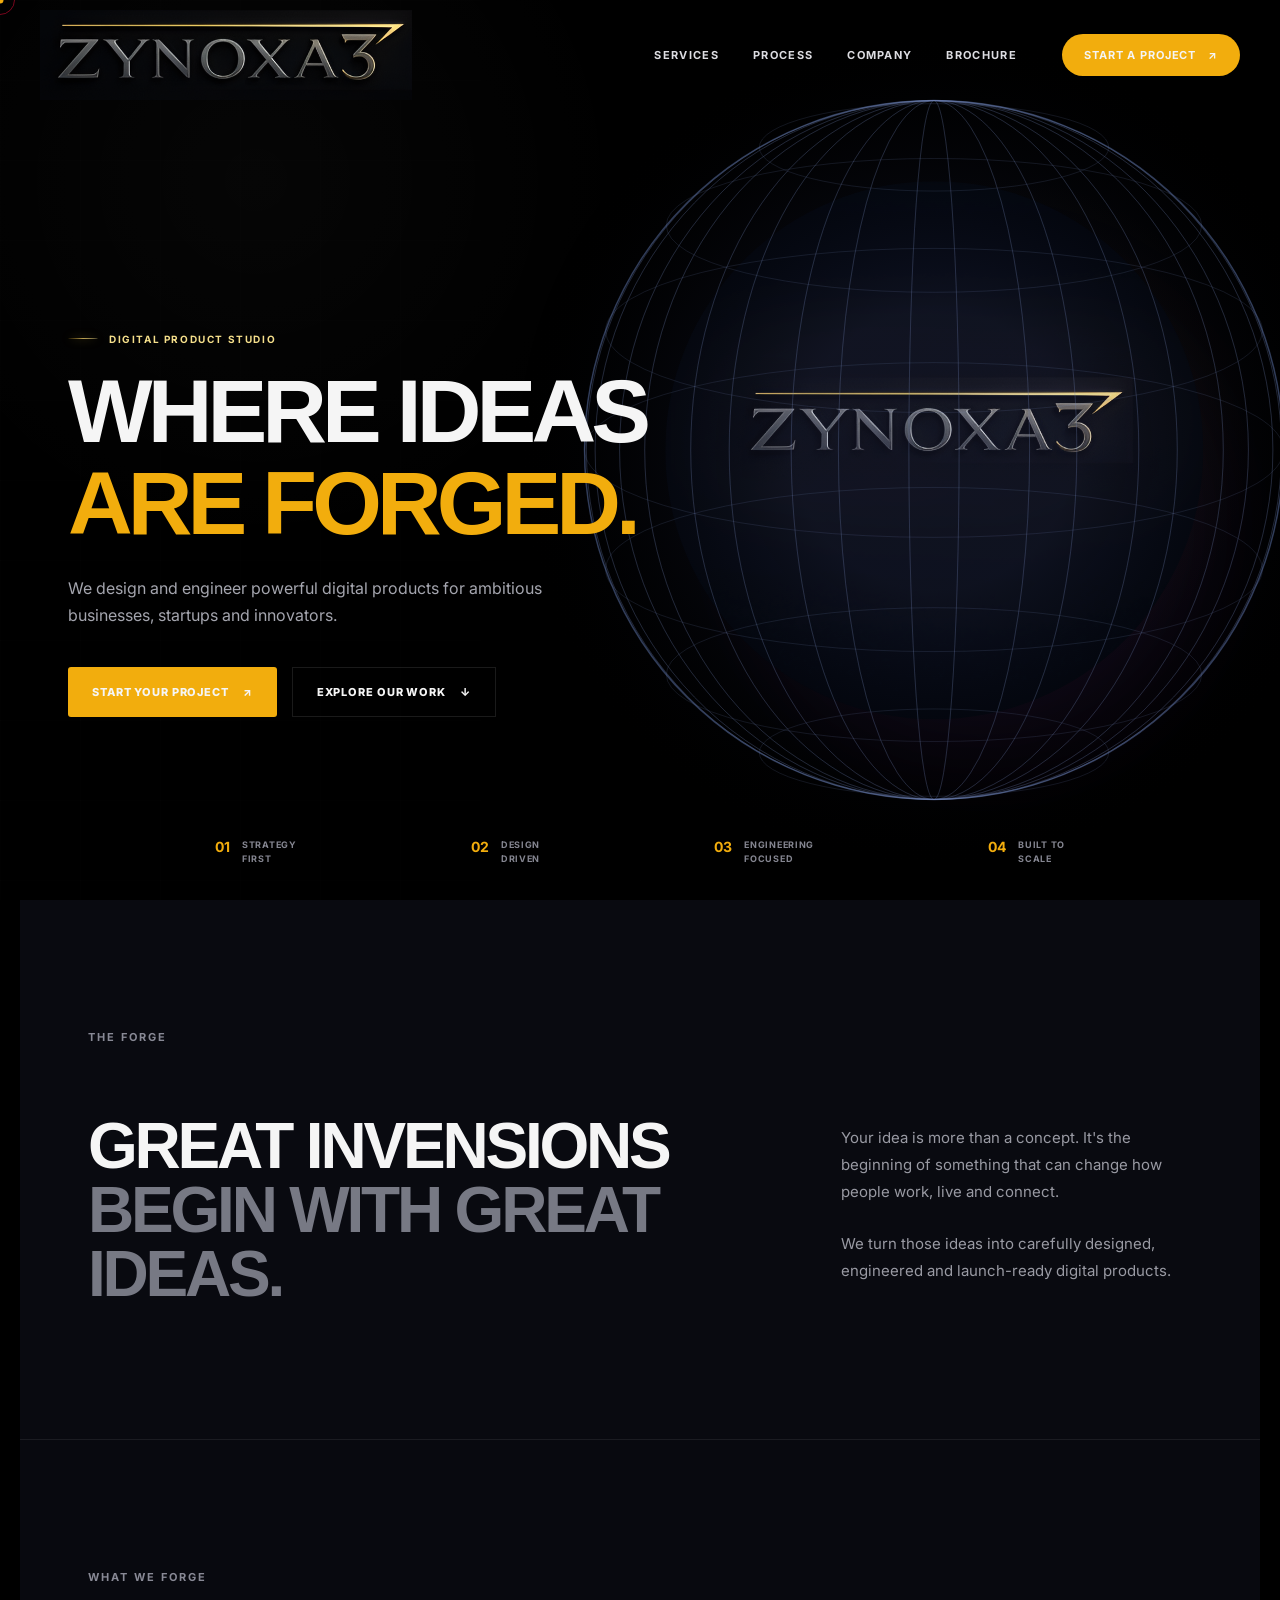
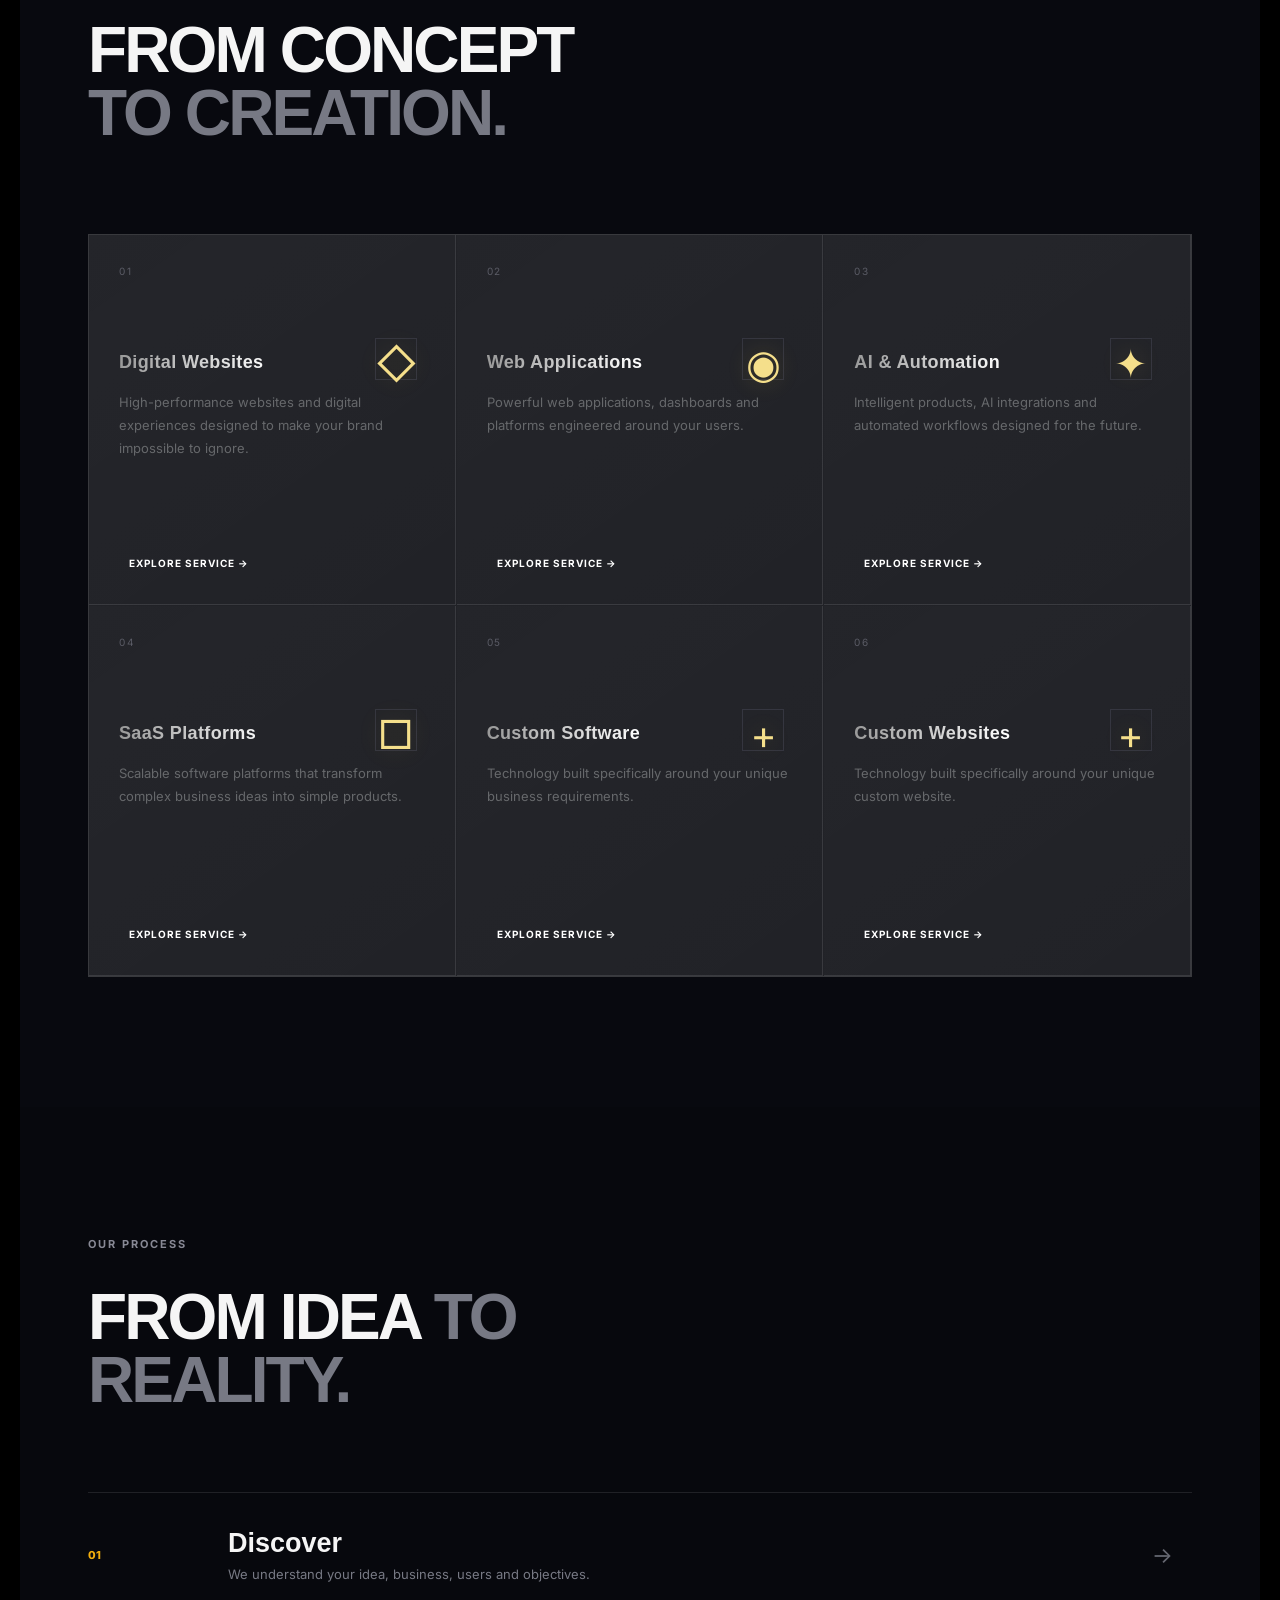
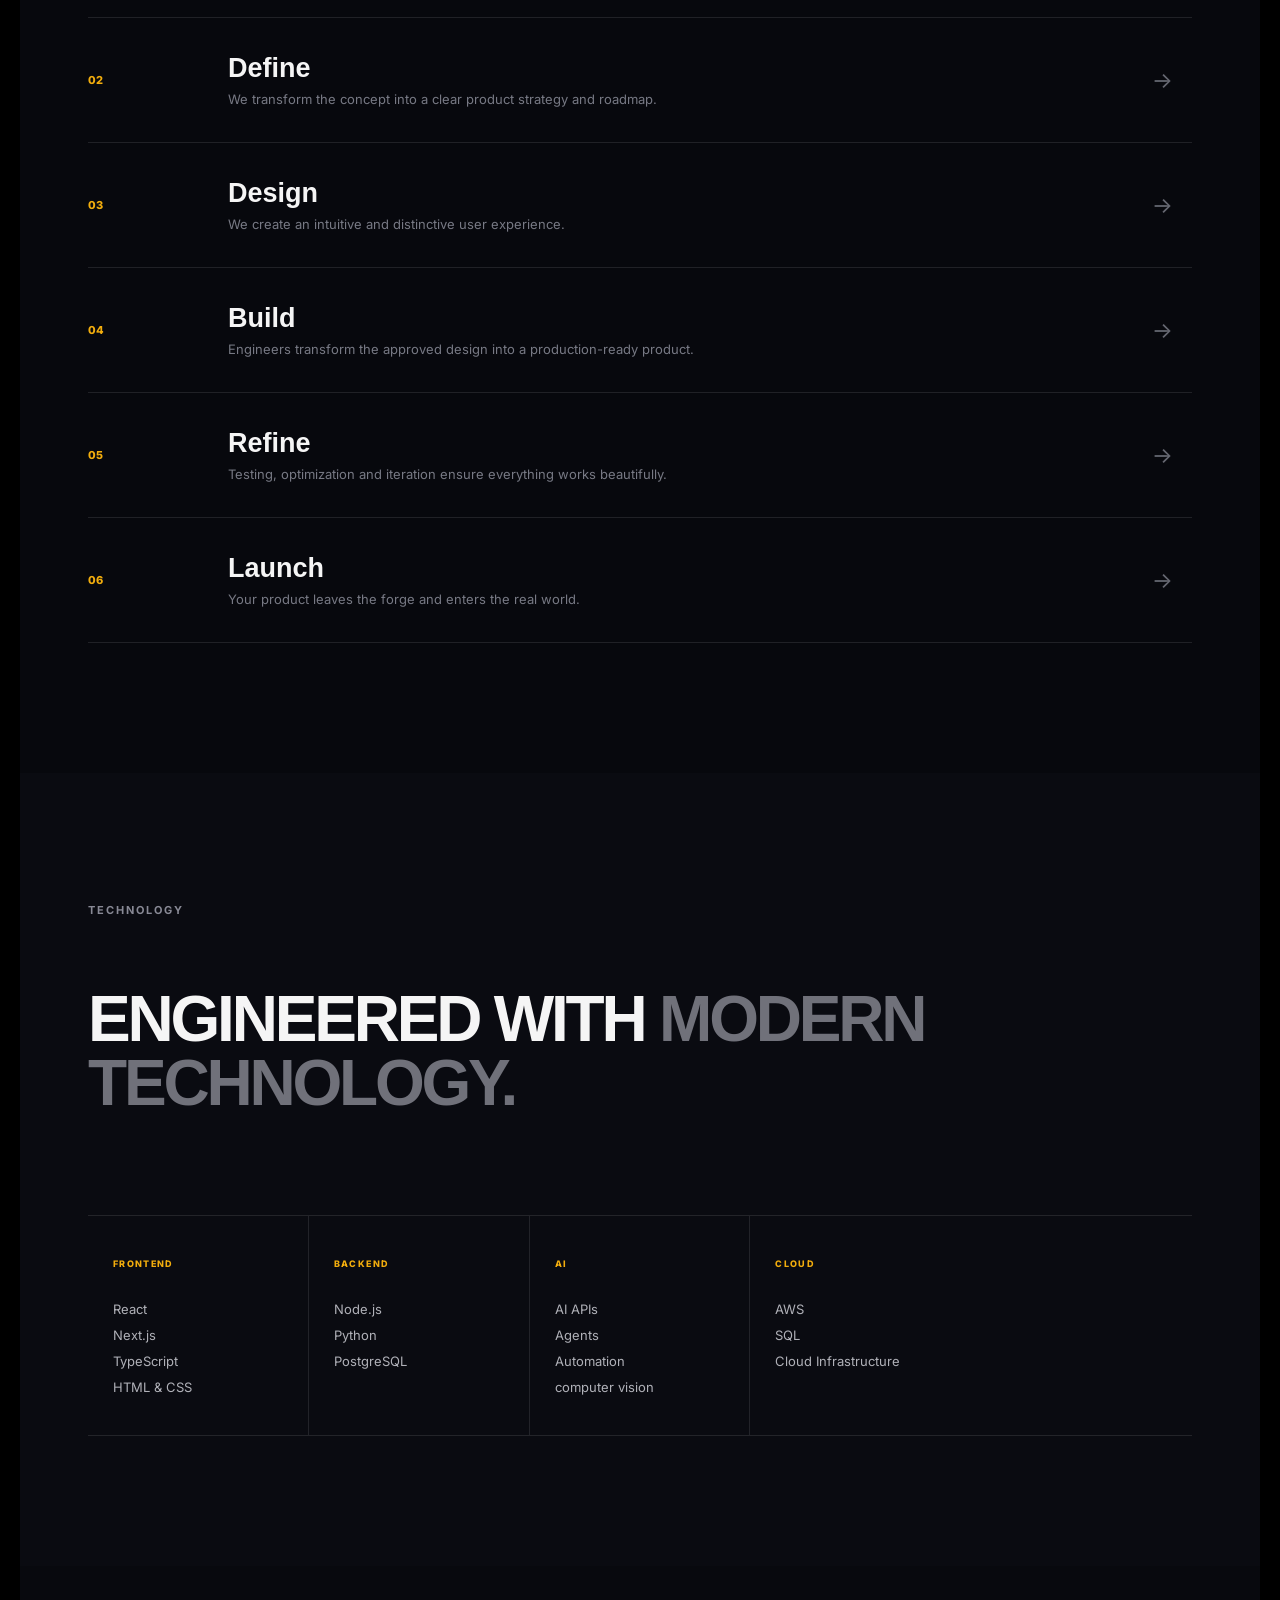
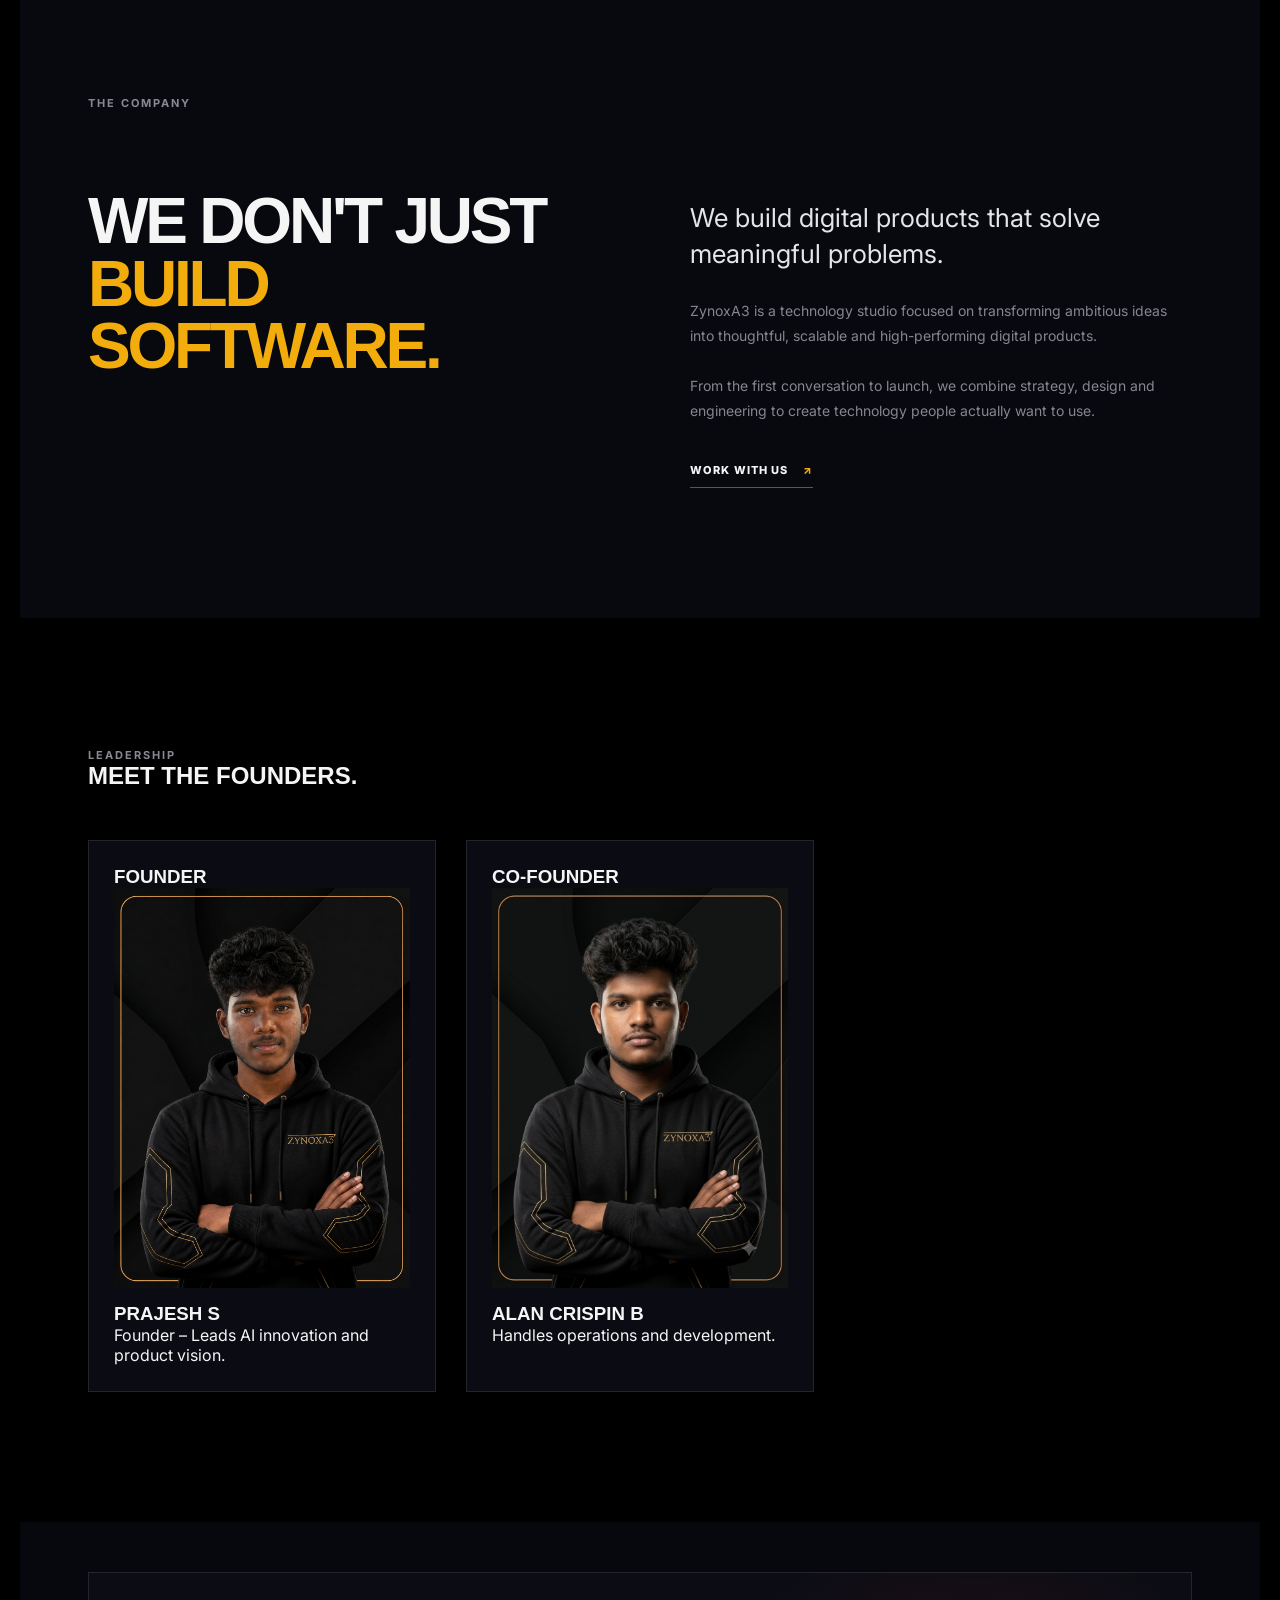
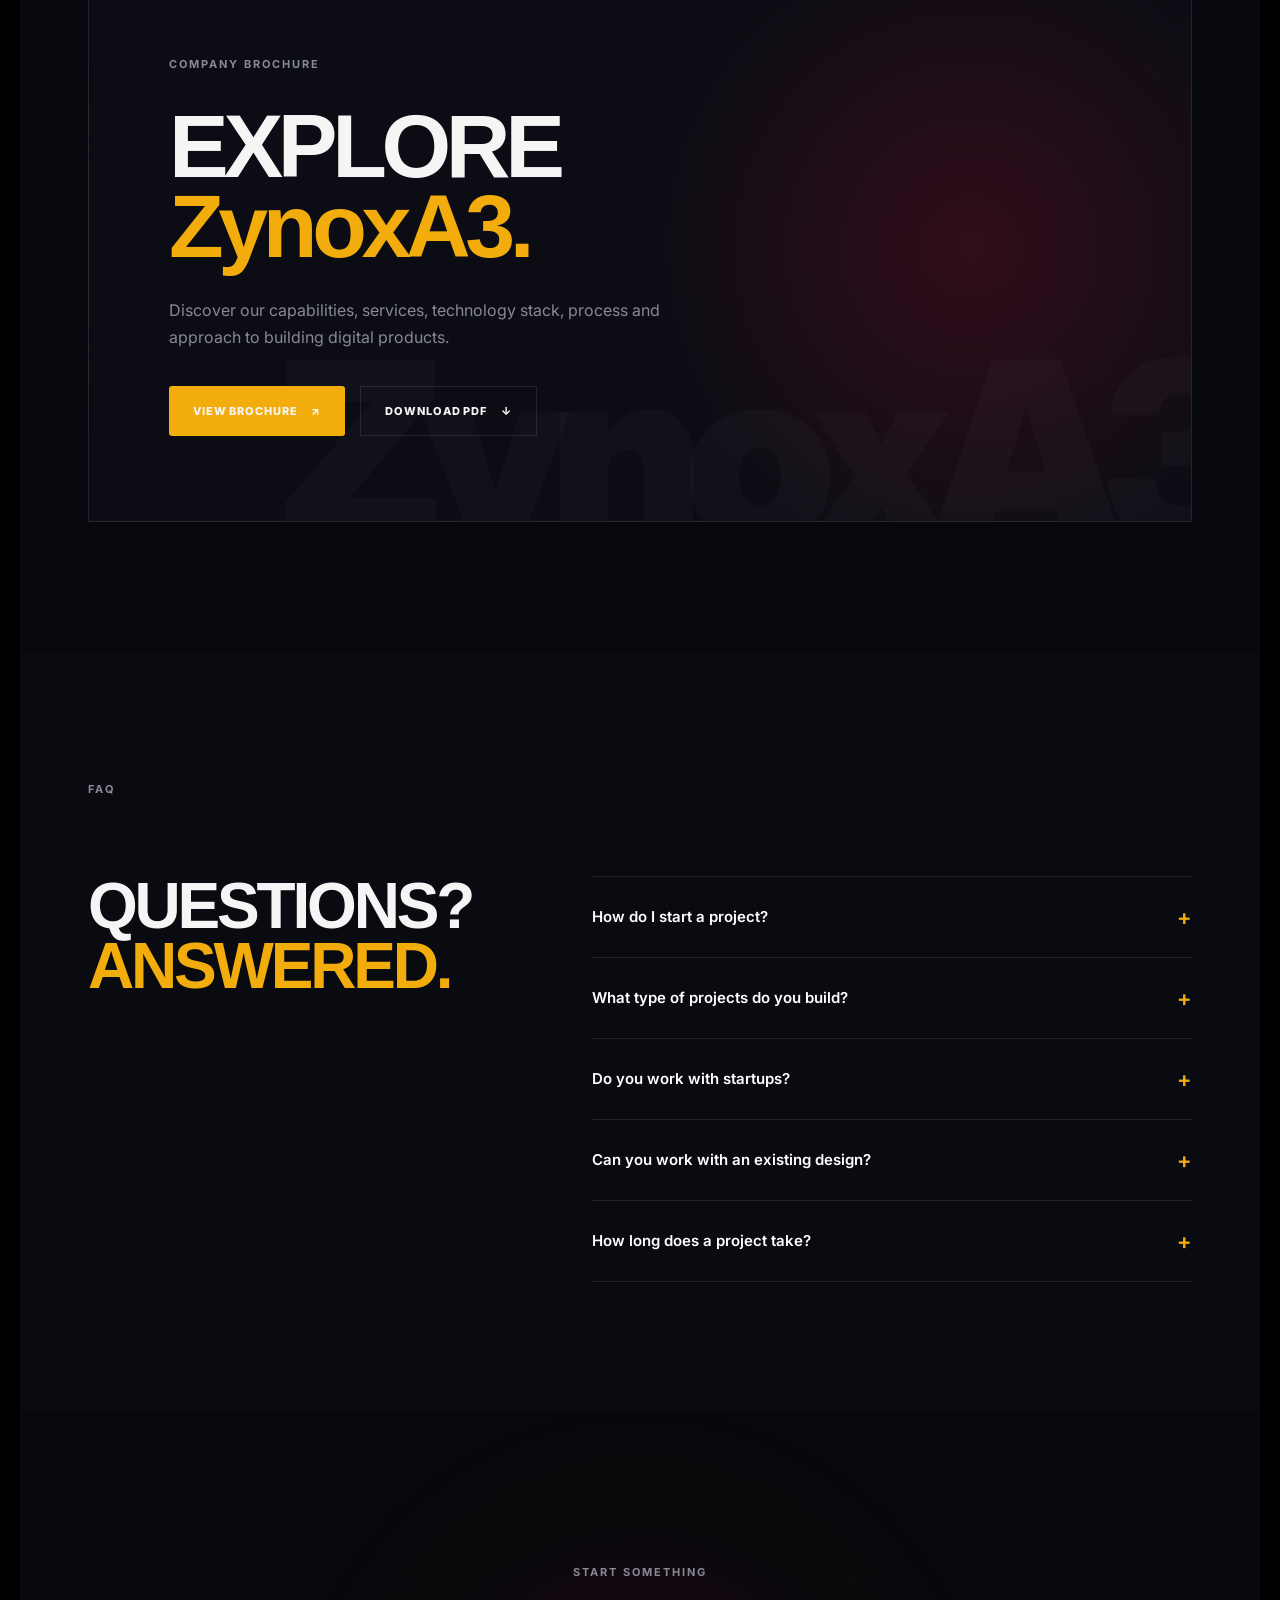
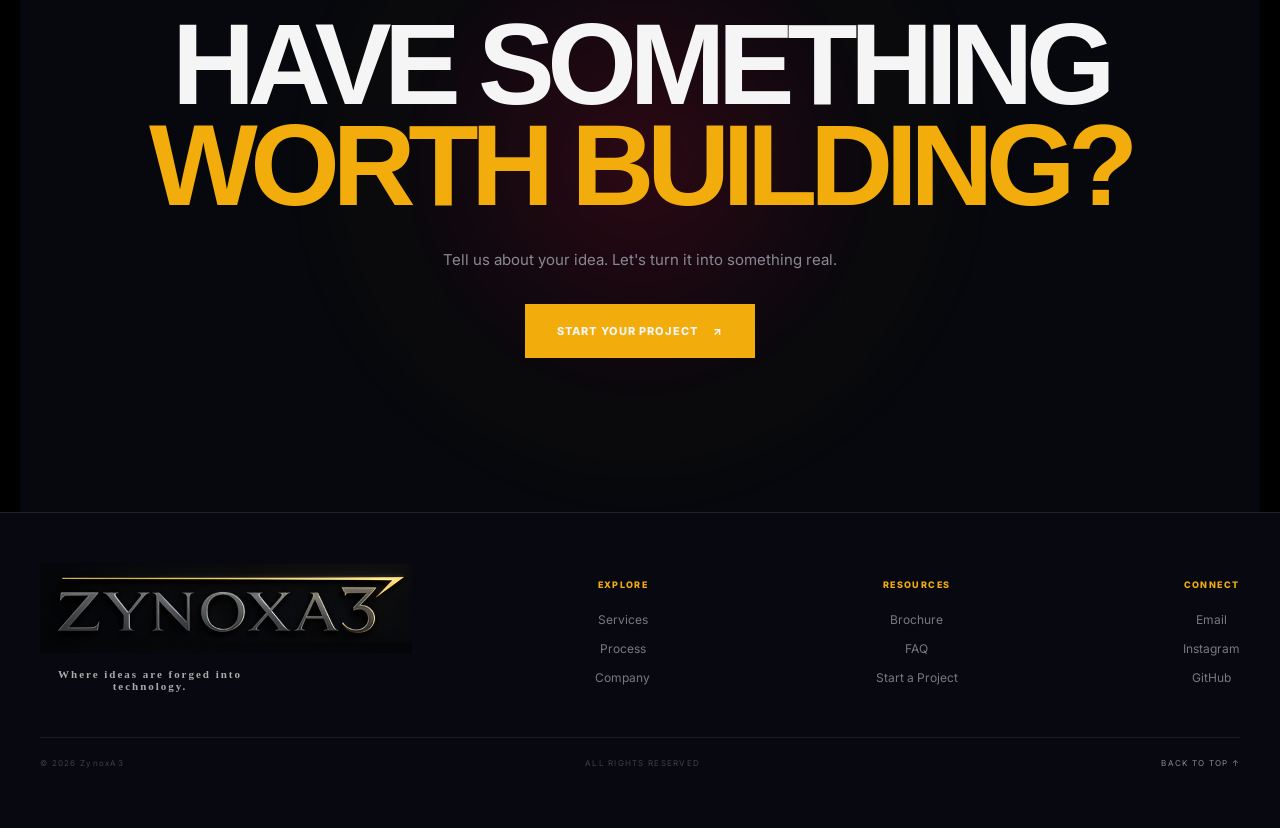
==== commit 27d227eb: "Initial ZynoxA3 website with Firebase Hosting" ====
--- a/index.html
+++ b/index.html
@@ -1,1315 +1,1315 @@
-<!DOCTYPE html>
-<html lang="en">
-
-<head>
-    <meta charset="UTF-8">
-
-    <link rel="stylesheet" href="https://cdnjs.cloudflare.com/ajax/libs/font-awesome/6.5.0/css/all.min.css">
-
-    <meta name="viewport" content="width=device-width, initial-scale=1.0">
-
-    <meta name="description"
-        content="Forge — We transform ambitious ideas into powerful digital products, websites, applications and AI solutions.">
-
-    <meta name="theme-color" content="#080910">
-
-    <title>ZynoxA3 - Where Ideas Are Forged</title>
-
-    <link rel="stylesheet" href="style.css">
-
-    <link rel="icon" type="image/png" href="assets/ZynoxA3 logo.png">
-
-    <!-- Google Font -->
-    <link rel="preconnect" href="https://fonts.googleapis.com">
-    <link rel="preconnect" href="https://fonts.gstatic.com" crossorigin>
-
-    <link
-        href="https://fonts.googleapis.com/css2?family=Inter:wght@400;500;600;700;800;900&display=swap"
-        rel="stylesheet">
-</head>
-
-<body>
-
-    <!-- =====================================================
-         CUSTOM CURSOR
-    ====================================================== -->
-
-    <div class="cursor"></div>
-    <div class="cursor-follower"></div>
-
-
-    <!-- =====================================================
-         NAVIGATION
-    ====================================================== -->
-
-    <header class="navbar" id="navbar">
-
-        <div class="nav-container">
-
-            <a href="#home" class="logo">
-                <img src="assets/rect.png" 
-                alt="ZynoxA3"
-                class="brand-logo">
-            </a>
-
-
-            <nav class="desktop-nav">
-
-                <a href="#services">Services</a>
-
-                <a href="#process">Process</a>
-
-                <a href="#about">Company</a>
-
-                <a href="#brochure">Brochure</a>
-
-
-            </nav>
-
-
-            <a href="#start-project" class="nav-button">
-                Start a Project
-                <span>↗</span>
-            </a>
-
-
-            <button class="menu-button" id="menuButton">
-
-                <span></span>
-                <span></span>
-                <span></span>
-
-            </button>
-
-        </div>
-
-    </header>
-
-
-    <!-- MOBILE MENU -->
-
-    <div class="mobile-menu" id="mobileMenu">
-
-        <a href="#services">Services</a>
-
-        <a href="#process">Process</a>
-
-        <a href="#about">Company</a>
-
-        <a href="#brochure">Brochure</a>
-
-        <a href="#start-project">Start a Project →</a>
-
-    </div>
-
-
-
-    <!-- =====================================================
-         HERO
-    ====================================================== -->
-
-    <main>
-
-        <section class="hero" id="home">
-
-            <!-- Background glow -->
-
-            <div class="hero-glow"></div>
-
-            <div class="hero-grid"></div>
-
-
-            <div class="globe-container">
-                <img src="assets/ZynoxA3 logo.png" class="globe-bg">
-                <canvas id="globeCanvas"></canvas>
-            </div>
-
-
-            <!-- Hero content -->
-
-            <div class="hero-container">
-
-                <div class="hero-content">
-
-                    <div class="eyebrow reveal">
-
-                        <span class="status-dot"></span>
-
-                        DIGITAL PRODUCT STUDIO
-
-                    </div>
-
-
-                    <h1 class="hero-title">
-
-                        <span class="reveal">WHERE IDEAS</span>
-
-                        <span class="hero-accent reveal">
-                            ARE FORGED.
-                        </span>
-
-                    </h1>
-
-
-                    <p class="hero-description reveal">
-
-                        We design and engineer powerful digital products
-                        for ambitious businesses, startups and innovators.
-
-                    </p>
-
-
-                    <div class="hero-buttons reveal">
-
-                        <a href="#start-project" class="primary-button">
-
-                            Start Your Project
-
-                            <span>↗</span>
-
-                        </a>
-
-
-                        <a href="#process" class="secondary-button">
-
-                            Explore Our Work
-
-                            <span>↓</span>
-
-                        </a>
-
-                    </div>
-
-                </div>
-
-            </div>
-
-
-            <!-- Hero bottom information -->
-
-            <div class="hero-bottom">
-
-                
-                <div class="hero-stat">
-
-                    <strong>01</strong>
-
-                    <span>
-                        Strategy<br>
-                        First
-                    </span>
-
-                </div>
-                
-
-
-                <div class="hero-stat">
-
-                    <strong>02</strong>
-
-                    <span>
-                        Design<br>
-                        Driven
-                    </span>
-
-                </div>
-
-
-                <div class="hero-stat">
-
-                    <strong>03</strong>
-
-                    <span>
-                        Engineering<br>
-                        Focused
-                    </span>
-
-                </div>
-
-
-                <div class="hero-stat">
-
-                    <strong>04</strong>
-
-                    <span>
-                        Built to<br>
-                        Scale
-                    </span>
-
-                </div>
-
-                
-            </div>
-
-
-            <div class="scroll-indicator">
-
-                <span>SCROLL TO EXPLORE</span>
-
-                <div class="scroll-line"></div>
-
-            </div>
-
-        </section>
-
-
-
-        <!-- =====================================================
-             INTRO
-        ====================================================== -->
-
-        <section class="intro section">
-
-            <div class="container">
-
-                <div class="section-label">
-                     THE FORGE
-                </div>
-
-
-                <div class="intro-content">
-
-                    <h2>
-                        GREAT INVENSIONS
-                        <span>BEGIN WITH GREAT IDEAS.</span>
-                    </h2>
-
-
-                    <div class="intro-text">
-
-                        <p>
-                            Your idea is more than a concept.
-                            It's the beginning of something that can
-                            change how people work, live and connect.
-                        </p>
-
-                        <p>
-                            We turn those ideas into carefully designed,
-                            engineered and launch-ready digital products.
-                        </p>
-
-                    </div>
-
-                </div>
-
-            </div>
-
-        </section>
-
-
-
-        <!-- =====================================================
-             SERVICES
-        ====================================================== -->
-
-        <section class="services section" id="services">
-
-            <div class="container">
-
-                <div class="section-heading">
-
-                    <div class="section-label">
-                         WHAT WE FORGE
-                    </div>
-
-                    <h2>
-                        FROM CONCEPT
-                        <br>
-                        <span>TO CREATION.</span>
-                    </h2>
-
-                </div>
-
-
-                <div class="services-grid">
-
-
-                    <!-- SERVICE 1 -->
-
-                    <article class="service-card">
-
-                        <div class="service-number">
-                            01
-                        </div>
-
-                        <div class="service-icon">
-                            ◇
-                        </div>
-
-                        <h3>
-                            Digital Websites
-                        </h3>
-
-                        <p>
-                            High-performance websites and digital
-                            experiences designed to make your brand
-                            impossible to ignore.
-                        </p>
-
-                        <a href="#start-project">
-                            Explore Service →
-                        </a>
-
-                    </article>
-
-
-                    <!-- SERVICE 2 -->
-
-                    <article class="service-card">
-
-                        <div class="service-number">
-                            02
-                        </div>
-
-                        <div class="service-icon">
-                            ◉
-                        </div>
-
-                        <h3>
-                            Web Applications
-                        </h3>
-
-                        <p>
-                            Powerful web applications, dashboards and
-                            platforms engineered around your users.
-                        </p>
-
-                        <a href="#start-project">
-                            Explore Service →
-                        </a>
-
-                    </article>
-
-
-                    <!-- SERVICE 4 -->
-
-                    <article class="service-card">
-
-                        <div class="service-number">
-                            03
-                        </div>
-
-                        <div class="service-icon">
-                            ✦
-                        </div>
-
-                        <h3>
-                            AI & Automation
-                        </h3>
-
-                        <p>
-                            Intelligent products, AI integrations and
-                            automated workflows designed for the future.
-                        </p>
-
-                        <a href="#start-project">
-                            Explore Service →
-                        </a>
-
-                    </article>
-
-
-                    <!-- SERVICE 5 -->
-
-                    <article class="service-card">
-
-                        <div class="service-number">
-                            04
-                        </div>
-
-                        <div class="service-icon">
-                            □
-                        </div>
-
-                        <h3>
-                            SaaS Platforms
-                        </h3>
-
-                        <p>
-                            Scalable software platforms that transform
-                            complex business ideas into simple products.
-                        </p>
-
-                        <a href="#start-project">
-                            Explore Service →
-                        </a>
-
-                    </article>
-
-
-                    <!-- SERVICE 6 -->
-
-                    <article class="service-card">
-
-                        <div class="service-number">
-                            05
-                        </div>
-
-                        <div class="service-icon">
-                            +
-                        </div>
-
-                        <h3>
-                            Custom Software
-                        </h3>
-
-                        <p>
-                            Technology built specifically around your
-                            unique business requirements.
-                        </p>
-
-                        <a href="#start-project">
-                            Explore Service →
-                        </a>
-
-                    </article>
-                    <!-- SERVICE 6 -->
-
-                    <article class="service-card">
-
-                        <div class="service-number">
-                            06
-                        </div>
-
-                        <div class="service-icon">
-                            +
-                        </div>
-
-                        <h3>
-                            Custom Websites
-                        </h3>
-
-                        <p>
-                            Technology built specifically around your
-                            unique custom website.
-                        </p>
-
-                        <a href="#start-project">
-                            Explore Service →
-                        </a>
-
-                    </article>
-
-                </div>
-
-            </div>
-
-        </section>
-
-
-
-        <!-- =====================================================
-             PORTFOLIO
-        ====================================================== -->
-
-
-
-
-        <!-- =====================================================
-             PROCESS
-        ====================================================== -->
-
-        <section class="process section" id="process">
-
-            <div class="container">
-
-                <div class="section-heading">
-
-                    <div class="section-label">
-                        OUR PROCESS
-                    </div>
-
-                    <h2>
-                        FROM IDEA
-                        <span>TO REALITY.</span>
-                    </h2>
-
-                </div>
-
-
-                <div class="process-list">
-
-
-                    <div class="process-item">
-
-                        <span class="process-number">
-                            01
-                        </span>
-
-                        <div>
-
-                            <h3>
-                                Discover
-                            </h3>
-
-                            <p>
-                                We understand your idea, business,
-                                users and objectives.
-                            </p>
-
-                        </div>
-
-                        <span class="process-arrow">
-                            →
-                        </span>
-
-                    </div>
-
-
-                    <div class="process-item">
-
-                        <span class="process-number">
-                            02
-                        </span>
-
-                        <div>
-
-                            <h3>
-                                Define
-                            </h3>
-
-                            <p>
-                                We transform the concept into a clear
-                                product strategy and roadmap.
-                            </p>
-
-                        </div>
-
-                        <span class="process-arrow">
-                            →
-                        </span>
-
-                    </div>
-
-
-                    <div class="process-item">
-
-                        <span class="process-number">
-                            03
-                        </span>
-
-                        <div>
-
-                            <h3>
-                                Design
-                            </h3>
-
-                            <p>
-                                We create an intuitive and distinctive
-                                user experience.
-                            </p>
-
-                        </div>
-
-                        <span class="process-arrow">
-                            →
-                        </span>
-
-                    </div>
-
-
-                    <div class="process-item">
-
-                        <span class="process-number">
-                            04
-                        </span>
-
-                        <div>
-
-                            <h3>
-                                Build
-                            </h3>
-
-                            <p>
-                                Engineers transform the approved design
-                                into a production-ready product.
-                            </p>
-
-                        </div>
-
-                        <span class="process-arrow">
-                            →
-                        </span>
-
-                    </div>
-
-
-                    <div class="process-item">
-
-                        <span class="process-number">
-                            05
-                        </span>
-
-                        <div>
-
-                            <h3>
-                                Refine
-                            </h3>
-
-                            <p>
-                                Testing, optimization and iteration
-                                ensure everything works beautifully.
-                            </p>
-
-                        </div>
-
-                        <span class="process-arrow">
-                            →
-                        </span>
-
-                    </div>
-
-
-                    <div class="process-item">
-
-                        <span class="process-number">
-                            06
-                        </span>
-
-                        <div>
-
-                            <h3>
-                                Launch
-                            </h3>
-
-                            <p>
-                                Your product leaves the forge and
-                                enters the real world.
-                            </p>
-
-                        </div>
-
-                        <span class="process-arrow">
-                            →
-                        </span>
-
-                    </div>
-
-                </div>
-
-            </div>
-
-        </section>
-
-
-
-        <!-- =====================================================
-             TECHNOLOGY
-        ====================================================== -->
-
-        <section class="technology section">
-
-            <div class="container">
-
-                <div class="section-label">
-                     TECHNOLOGY
-                </div>
-
-
-                <div class="technology-header">
-
-                    <h2>
-                        ENGINEERED WITH
-                        <span>MODERN TECHNOLOGY.</span>
-                    </h2>
-
-                </div>
-
-
-                <div class="technology-grid">
-
-
-                    <div class="technology-group">
-
-                        <span>
-                            FRONTEND
-                        </span>
-
-                        <div>
-                            React
-                            <br>
-                            Next.js
-                            <br>
-                            TypeScript
-                            <br>
-                            HTML & CSS
-                        </div>
-
-                    </div>
-
-
-                    <div class="technology-group">
-
-                        <span>
-                            BACKEND
-                        </span>
-
-                        <div>
-                            Node.js
-                            <br>
-                            Python
-                            <br>
-                            PostgreSQL
-                        </div>
-
-                    </div>
-
-
-                    
-
-
-                    <div class="technology-group">  
-
-                        <span>
-                            AI
-                        </span>
-
-                        <div>
-                            AI APIs
-                            <br>
-                            Agents
-                            <br>
-                            Automation
-                            <br>
-                            computer vision
-                        </div>
-
-                    </div>
-
-
-                    <div class="technology-group">
-
-                        <span>
-                            CLOUD
-                        </span>
-
-                        <div>
-                            AWS
-                            <br>
-                            SQL
-                            <br>
-                            Cloud Infrastructure
-                        </div>
-
-                    </div>
-
-                </div>
-
-            </div>
-
-        </section>
-
-
-
-        <!-- =====================================================
-             ABOUT
-        ====================================================== -->
-
-        <section class="about section" id="about">
-
-            <div class="container">
-
-                <div class="section-label">
-                     THE COMPANY
-                </div>
-
-
-                <div class="about-layout">
-
-                    <div class="about-title">
-
-                        <h2>
-                            WE DON'T JUST
-                            <span>BUILD SOFTWARE.</span>
-                        </h2>
-
-                    </div>
-
-
-                    <div class="about-content">
-
-                        <p class="about-large">
-
-                            We build digital products that solve
-                            meaningful problems.
-
-                        </p>
-
-
-                        <p>
-
-                            ZynoxA3 is a technology studio focused on
-                            transforming ambitious ideas into thoughtful,
-                            scalable and high-performing digital products.
-
-                        </p>
-
-
-                        <p>
-
-                            From the first conversation to launch,
-                            we combine strategy, design and engineering
-                            to create technology people actually want
-                            to use.
-
-                        </p>
-
-
-                        <a href="#start-project" class="text-link">
-
-                            Work With Us
-
-                            <span>↗</span>
-
-                        </a>
-
-                    </div>
-
-                </div>
-
-            </div>
-
-        </section>
-        <section class="founders section" id="founders">
-            <div class="container">
-                <div class="section-label">LEADERSHIP</div>
-                <h2>
-                    MEET THE <span>FOUNDERS.</span>
-                </h2>
-                <div class="crew-grid">
-                    <div class="crew-card">
-                        <h3>FOUNDER</h3>
-                        <div class="crew-image">
-                            <img src="assets/file_00000000fd9481fab96ed749a5458ff9.png">
-                        </div>
-                        <h3>PRAJESH S</h3>
-                        <p>Founder – Leads AI innovation and product vision.</p>
-                    </div>
-                    <div class="crew-card">
-                        <h3>CO-FOUNDER</h3>
-                        <div class="crew-image">
-                            <img src="assets/IMG_8879.PNG">
-                        </div>
-                        <h3>ALAN CRISPIN B</h3>
-                        <p>Handles operations and development.</p>
-                    </div>
-                </div>
-            </div>
-        </section>
-
-
-
-        <!-- =====================================================
-             BROCHURE
-        ====================================================== -->
-
-        <section class="brochure section" id="brochure">
-
-            <div class="container">
-
-                <div class="brochure-box">
-
-                    <div class="brochure-decoration">
-                        ZynoxA3
-                    </div>
-
-
-                    <div class="brochure-content">
-
-                        <div class="section-label">
-                             COMPANY BROCHURE
-                        </div>
-
-                        <h2>
-                            EXPLORE
-                            <span>ZynoxA3.</span>
-                        </h2>
-
-                        <p>
-                            Discover our capabilities, services,
-                            technology stack, process and approach
-                            to building digital products.
-                        </p>
-
-
-                        <div class="brochure-buttons">
-
-                            <a href="assets/Zynoxa 3 - Brochure.pdf"
-                                target="_blank"
-                                class="primary-button">
-
-                                View Brochure
-
-                                <span>↗</span>
-
-                            </a>
-
-                            <a href="assets/Zynoxa 3 - Brochure.pdf"
-                                download
-                                class="secondary-button">
-
-                                Download PDF
-
-                                <span>↓</span>
-
-                            </a>
-
-                        </div>
-
-                    </div>
-
-                </div>
-
-            </div>
-
-        </section>
-
-
-
-        <!-- =====================================================
-             FAQ
-        ====================================================== -->
-
-        <section class="faq section" id="faq">
-
-            <div class="container">
-
-                <div class="section-label">
-                    FAQ
-                </div>
-
-
-                <div class="faq-layout">
-
-                    <h2>
-                        QUESTIONS?
-                        <span>ANSWERED.</span>
-                    </h2>
-
-
-                    <div class="faq-list">
-
-
-                        <div class="faq-item">
-
-                            <button class="faq-question">
-
-                                <span>
-                                    How do I start a project?
-                                </span>
-
-                                <span class="faq-icon">
-                                    +
-                                </span>
-
-                            </button>
-
-                            <div class="faq-answer">
-
-                                <p>
-                                    Click "Start a Project" and complete
-                                    our project intake form. We'll review
-                                    your requirements and contact you
-                                    about the next steps.
-                                </p>
-
-                            </div>
-
-                        </div>
-
-
-                        <div class="faq-item">
-
-                            <button class="faq-question">
-
-                                <span>
-                                    What type of projects do you build?
-                                </span>
-
-                                <span class="faq-icon">
-                                    +
-                                </span>
-
-                            </button>
-
-                            <div class="faq-answer">
-
-                                <p>
-                                    We build websites, web applications,
-                                    SaaS platforms, AI solutions,
-                                    custom software and custom websites.
-                                </p>
-
-                            </div>
-
-                        </div>
-
-
-                        <div class="faq-item">
-
-                            <button class="faq-question">
-
-                                <span>
-                                    Do you work with startups?
-                                </span>
-
-                                <span class="faq-icon">
-                                    +
-                                </span>
-
-                            </button>
-
-                            <div class="faq-answer">
-
-                                <p>
-                                    Yes. We work with founders, startups,
-                                    businesses and organizations at
-                                    different stages of development.
-                                </p>
-
-                            </div>
-
-                        </div>
-
-
-                        <div class="faq-item">
-
-                            <button class="faq-question">
-
-                                <span>
-                                    Can you work with an existing design?
-                                </span>
-
-                                <span class="faq-icon">
-                                    +
-                                </span>
-
-                            </button>
-
-                            <div class="faq-answer">
-
-                                <p>
-                                    Absolutely. We can work from existing
-                                    Figma designs, specifications or
-                                    technical requirements.
-                                </p>
-
-                            </div>
-
-                        </div>
-
-
-                        <div class="faq-item">
-
-                            <button class="faq-question">
-
-                                <span>
-                                    How long does a project take?
-                                </span>
-
-                                <span class="faq-icon">
-                                    +
-                                </span>
-
-                            </button>
-
-                            <div class="faq-answer">
-
-                                <p>
-                                    Project timelines depend on scope,
-                                    complexity and requirements. We'll
-                                    provide a more accurate estimate
-                                    after reviewing your project brief.
-                                </p>
-
-                            </div>
-
-                        </div>
-
-                    </div>
-
-                </div>
-
-            </div>
-
-        </section>
-
-
-
-        <!-- =====================================================
-             FINAL CTA
-        ====================================================== -->
-
-        <section class="final-cta section" id="start-project">
-
-            <div class="cta-glow"></div>
-
-            <div class="container">
-
-                <div class="cta-content">
-
-                    <div class="section-label">
-                        START SOMETHING
-                    </div>
-
-
-                    <h2>
-
-                        HAVE SOMETHING
-                        <br>
-
-                        <span>WORTH BUILDING?</span>
-
-                    </h2>
-
-
-                    <p>
-                        Tell us about your idea.
-                        Let's turn it into something real.
-                    </p>
-
-
-                    <!-- Replace this URL with your Google Form -->
-
-                    <a href="https://forms.gle/9jwUaovB7VfR7hYy7"
-                        target="_blank"
-                        class="cta-button">
-
-                        Start Your Project
-
-                        <span>↗</span>
-
-                    </a>
-
-                </div>
-
-            </div>
-
-        </section>
-
-    </main>
-
-
-
-    <!-- =====================================================
-         FOOTER
-    ====================================================== -->
-
-    <footer class="footer">
-
-        <div class="container">
-
-            <div class="footer-top">
-
-
-                <div class="footer-brand">
-
-                    <a href="#home" class="logo">
-                        <img src="assets/rect.png" 
-                        alt="ZynoxA3"
-                        class="brand-logo">
-                    </a>
-
-
-                    <p>
-                        Where ideas are forged
-                        into technology.
-                    </p> 
-
-                </div>
-
-
-                <div class="footer-column">
-
-                    <span>
-                        EXPLORE
-                    </span>
-
-                    <a href="#services">
-                        Services
-                    </a>
-
-                    <a href="#process">
-                        Process
-                    </a>
-
-                    <a href="#about">
-                        Company
-                    </a>
-
-                </div>
-
-
-                <div class="footer-column">
-
-                    <span>
-                        RESOURCES
-                    </span>
-
-                    <a href="#brochure">
-                        Brochure
-                    </a>
-
-                    <a href="#faq">
-                        FAQ
-                    </a>
-
-                    <a href="#start-project">
-                        Start a Project
-                    </a>
-
-                </div>
-
-
-                <div class="footer-column">
-
-                    <span>
-                        CONNECT
-                    </span>
-
-                    <a href="mailto:zynoxa3@gmail.com">
-                        Email
-                    </a>
-
-                    <a href="https://www.instagram.com/zynoxa3/">
-                        Instagram
-                    </a>
-
-                    <a href="https://github.com/ZynoxA3">
-                        GitHub
-                    </a>
-
-                </div>
-
-            </div>
-
-
-            <div class="footer-bottom">
-
-                <span>
-                    © 2026 ZynoxA3
-                </span>
-
-                <span>
-                    ALL RIGHTS RESERVED
-                </span>
-
-                <a href="#home">
-                    BACK TO TOP ↑
-                </a>
-
-            </div>
-
-        </div>
-
-    </footer>
-
-    
-
-
-
-    <script src="script.js"></script>
-
-</body>
-
+<!DOCTYPE html>
+<html lang="en">
+
+<head>
+    <meta charset="UTF-8">
+
+    <link rel="stylesheet" href="https://cdnjs.cloudflare.com/ajax/libs/font-awesome/6.5.0/css/all.min.css">
+
+    <meta name="viewport" content="width=device-width, initial-scale=1.0">
+
+    <meta name="description"
+        content="Forge — We transform ambitious ideas into powerful digital products, websites, applications and AI solutions.">
+
+    <meta name="theme-color" content="#080910">
+
+    <title>ZynoxA3 - Where Ideas Are Forged</title>
+
+    <link rel="stylesheet" href="style.css">
+
+    <link rel="icon" type="image/png" href="assets/ZynoxA3 logo.png">
+
+    <!-- Google Font -->
+    <link rel="preconnect" href="https://fonts.googleapis.com">
+    <link rel="preconnect" href="https://fonts.gstatic.com" crossorigin>
+
+    <link
+        href="https://fonts.googleapis.com/css2?family=Inter:wght@400;500;600;700;800;900&display=swap"
+        rel="stylesheet">
+</head>
+
+<body>
+
+    <!-- =====================================================
+         CUSTOM CURSOR
+    ====================================================== -->
+
+    <div class="cursor"></div>
+    <div class="cursor-follower"></div>
+
+
+    <!-- =====================================================
+         NAVIGATION
+    ====================================================== -->
+
+    <header class="navbar" id="navbar">
+
+        <div class="nav-container">
+
+            <a href="#home" class="logo">
+                <img src="assets/rect.png" 
+                alt="ZynoxA3"
+                class="brand-logo">
+            </a>
+
+
+            <nav class="desktop-nav">
+
+                <a href="#services">Services</a>
+
+                <a href="#process">Process</a>
+
+                <a href="#about">Company</a>
+
+                <a href="#brochure">Brochure</a>
+
+
+            </nav>
+
+
+            <a href="#start-project" class="nav-button">
+                Start a Project
+                <span>↗</span>
+            </a>
+
+
+            <button class="menu-button" id="menuButton">
+
+                <span></span>
+                <span></span>
+                <span></span>
+
+            </button>
+
+        </div>
+
+    </header>
+
+
+    <!-- MOBILE MENU -->
+
+    <div class="mobile-menu" id="mobileMenu">
+
+        <a href="#services">Services</a>
+
+        <a href="#process">Process</a>
+
+        <a href="#about">Company</a>
+
+        <a href="#brochure">Brochure</a>
+
+        <a href="#start-project">Start a Project →</a>
+
+    </div>
+
+
+
+    <!-- =====================================================
+         HERO
+    ====================================================== -->
+
+    <main>
+
+        <section class="hero" id="home">
+
+            <!-- Background glow -->
+
+            <div class="hero-glow"></div>
+
+            <div class="hero-grid"></div>
+
+
+            <div class="globe-container">
+                <img src="assets/ZynoxA3 logo.png" class="globe-bg">
+                <canvas id="globeCanvas"></canvas>
+            </div>
+
+
+            <!-- Hero content -->
+
+            <div class="hero-container">
+
+                <div class="hero-content">
+
+                    <div class="eyebrow reveal">
+
+                        <span class="status-dot"></span>
+
+                        DIGITAL PRODUCT STUDIO
+
+                    </div>
+
+
+                    <h1 class="hero-title">
+
+                        <span class="reveal">WHERE IDEAS</span>
+
+                        <span class="hero-accent reveal">
+                            ARE FORGED.
+                        </span>
+
+                    </h1>
+
+
+                    <p class="hero-description reveal">
+
+                        We design and engineer powerful digital products
+                        for ambitious businesses, startups and innovators.
+
+                    </p>
+
+
+                    <div class="hero-buttons reveal">
+
+                        <a href="#start-project" class="primary-button">
+
+                            Start Your Project
+
+                            <span>↗</span>
+
+                        </a>
+
+
+                        <a href="#process" class="secondary-button">
+
+                            Explore Our Work
+
+                            <span>↓</span>
+
+                        </a>
+
+                    </div>
+
+                </div>
+
+            </div>
+
+
+            <!-- Hero bottom information -->
+
+            <div class="hero-bottom">
+
+                
+                <div class="hero-stat">
+
+                    <strong>01</strong>
+
+                    <span>
+                        Strategy<br>
+                        First
+                    </span>
+
+                </div>
+                
+
+
+                <div class="hero-stat">
+
+                    <strong>02</strong>
+
+                    <span>
+                        Design<br>
+                        Driven
+                    </span>
+
+                </div>
+
+
+                <div class="hero-stat">
+
+                    <strong>03</strong>
+
+                    <span>
+                        Engineering<br>
+                        Focused
+                    </span>
+
+                </div>
+
+
+                <div class="hero-stat">
+
+                    <strong>04</strong>
+
+                    <span>
+                        Built to<br>
+                        Scale
+                    </span>
+
+                </div>
+
+                
+            </div>
+
+
+            <div class="scroll-indicator">
+
+                <span>SCROLL TO EXPLORE</span>
+
+                <div class="scroll-line"></div>
+
+            </div>
+
+        </section>
+
+
+
+        <!-- =====================================================
+             INTRO
+        ====================================================== -->
+
+        <section class="intro section">
+
+            <div class="container">
+
+                <div class="section-label">
+                     THE FORGE
+                </div>
+
+
+                <div class="intro-content">
+
+                    <h2>
+                        GREAT INVENSIONS
+                        <span>BEGIN WITH GREAT IDEAS.</span>
+                    </h2>
+
+
+                    <div class="intro-text">
+
+                        <p>
+                            Your idea is more than a concept.
+                            It's the beginning of something that can
+                            change how people work, live and connect.
+                        </p>
+
+                        <p>
+                            We turn those ideas into carefully designed,
+                            engineered and launch-ready digital products.
+                        </p>
+
+                    </div>
+
+                </div>
+
+            </div>
+
+        </section>
+
+
+
+        <!-- =====================================================
+             SERVICES
+        ====================================================== -->
+
+        <section class="services section" id="services">
+
+            <div class="container">
+
+                <div class="section-heading">
+
+                    <div class="section-label">
+                         WHAT WE FORGE
+                    </div>
+
+                    <h2>
+                        FROM CONCEPT
+                        <br>
+                        <span>TO CREATION.</span>
+                    </h2>
+
+                </div>
+
+
+                <div class="services-grid">
+
+
+                    <!-- SERVICE 1 -->
+
+                    <article class="service-card">
+
+                        <div class="service-number">
+                            01
+                        </div>
+
+                        <div class="service-icon">
+                            ◇
+                        </div>
+
+                        <h3>
+                            Digital Websites
+                        </h3>
+
+                        <p>
+                            High-performance websites and digital
+                            experiences designed to make your brand
+                            impossible to ignore.
+                        </p>
+
+                        <a href="#start-project">
+                            Explore Service →
+                        </a>
+
+                    </article>
+
+
+                    <!-- SERVICE 2 -->
+
+                    <article class="service-card">
+
+                        <div class="service-number">
+                            02
+                        </div>
+
+                        <div class="service-icon">
+                            ◉
+                        </div>
+
+                        <h3>
+                            Web Applications
+                        </h3>
+
+                        <p>
+                            Powerful web applications, dashboards and
+                            platforms engineered around your users.
+                        </p>
+
+                        <a href="#start-project">
+                            Explore Service →
+                        </a>
+
+                    </article>
+
+
+                    <!-- SERVICE 4 -->
+
+                    <article class="service-card">
+
+                        <div class="service-number">
+                            03
+                        </div>
+
+                        <div class="service-icon">
+                            ✦
+                        </div>
+
+                        <h3>
+                            AI & Automation
+                        </h3>
+
+                        <p>
+                            Intelligent products, AI integrations and
+                            automated workflows designed for the future.
+                        </p>
+
+                        <a href="#start-project">
+                            Explore Service →
+                        </a>
+
+                    </article>
+
+
+                    <!-- SERVICE 5 -->
+
+                    <article class="service-card">
+
+                        <div class="service-number">
+                            04
+                        </div>
+
+                        <div class="service-icon">
+                            □
+                        </div>
+
+                        <h3>
+                            SaaS Platforms
+                        </h3>
+
+                        <p>
+                            Scalable software platforms that transform
+                            complex business ideas into simple products.
+                        </p>
+
+                        <a href="#start-project">
+                            Explore Service →
+                        </a>
+
+                    </article>
+
+
+                    <!-- SERVICE 6 -->
+
+                    <article class="service-card">
+
+                        <div class="service-number">
+                            05
+                        </div>
+
+                        <div class="service-icon">
+                            +
+                        </div>
+
+                        <h3>
+                            Custom Software
+                        </h3>
+
+                        <p>
+                            Technology built specifically around your
+                            unique business requirements.
+                        </p>
+
+                        <a href="#start-project">
+                            Explore Service →
+                        </a>
+
+                    </article>
+                    <!-- SERVICE 6 -->
+
+                    <article class="service-card">
+
+                        <div class="service-number">
+                            06
+                        </div>
+
+                        <div class="service-icon">
+                            +
+                        </div>
+
+                        <h3>
+                            Custom Websites
+                        </h3>
+
+                        <p>
+                            Technology built specifically around your
+                            unique custom website.
+                        </p>
+
+                        <a href="#start-project">
+                            Explore Service →
+                        </a>
+
+                    </article>
+
+                </div>
+
+            </div>
+
+        </section>
+
+
+
+        <!-- =====================================================
+             PORTFOLIO
+        ====================================================== -->
+
+
+
+
+        <!-- =====================================================
+             PROCESS
+        ====================================================== -->
+
+        <section class="process section" id="process">
+
+            <div class="container">
+
+                <div class="section-heading">
+
+                    <div class="section-label">
+                        OUR PROCESS
+                    </div>
+
+                    <h2>
+                        FROM IDEA
+                        <span>TO REALITY.</span>
+                    </h2>
+
+                </div>
+
+
+                <div class="process-list">
+
+
+                    <div class="process-item">
+
+                        <span class="process-number">
+                            01
+                        </span>
+
+                        <div>
+
+                            <h3>
+                                Discover
+                            </h3>
+
+                            <p>
+                                We understand your idea, business,
+                                users and objectives.
+                            </p>
+
+                        </div>
+
+                        <span class="process-arrow">
+                            →
+                        </span>
+
+                    </div>
+
+
+                    <div class="process-item">
+
+                        <span class="process-number">
+                            02
+                        </span>
+
+                        <div>
+
+                            <h3>
+                                Define
+                            </h3>
+
+                            <p>
+                                We transform the concept into a clear
+                                product strategy and roadmap.
+                            </p>
+
+                        </div>
+
+                        <span class="process-arrow">
+                            →
+                        </span>
+
+                    </div>
+
+
+                    <div class="process-item">
+
+                        <span class="process-number">
+                            03
+                        </span>
+
+                        <div>
+
+                            <h3>
+                                Design
+                            </h3>
+
+                            <p>
+                                We create an intuitive and distinctive
+                                user experience.
+                            </p>
+
+                        </div>
+
+                        <span class="process-arrow">
+                            →
+                        </span>
+
+                    </div>
+
+
+                    <div class="process-item">
+
+                        <span class="process-number">
+                            04
+                        </span>
+
+                        <div>
+
+                            <h3>
+                                Build
+                            </h3>
+
+                            <p>
+                                Engineers transform the approved design
+                                into a production-ready product.
+                            </p>
+
+                        </div>
+
+                        <span class="process-arrow">
+                            →
+                        </span>
+
+                    </div>
+
+
+                    <div class="process-item">
+
+                        <span class="process-number">
+                            05
+                        </span>
+
+                        <div>
+
+                            <h3>
+                                Refine
+                            </h3>
+
+                            <p>
+                                Testing, optimization and iteration
+                                ensure everything works beautifully.
+                            </p>
+
+                        </div>
+
+                        <span class="process-arrow">
+                            →
+                        </span>
+
+                    </div>
+
+
+                    <div class="process-item">
+
+                        <span class="process-number">
+                            06
+                        </span>
+
+                        <div>
+
+                            <h3>
+                                Launch
+                            </h3>
+
+                            <p>
+                                Your product leaves the forge and
+                                enters the real world.
+                            </p>
+
+                        </div>
+
+                        <span class="process-arrow">
+                            →
+                        </span>
+
+                    </div>
+
+                </div>
+
+            </div>
+
+        </section>
+
+
+
+        <!-- =====================================================
+             TECHNOLOGY
+        ====================================================== -->
+
+        <section class="technology section">
+
+            <div class="container">
+
+                <div class="section-label">
+                     TECHNOLOGY
+                </div>
+
+
+                <div class="technology-header">
+
+                    <h2>
+                        ENGINEERED WITH
+                        <span>MODERN TECHNOLOGY.</span>
+                    </h2>
+
+                </div>
+
+
+                <div class="technology-grid">
+
+
+                    <div class="technology-group">
+
+                        <span>
+                            FRONTEND
+                        </span>
+
+                        <div>
+                            React
+                            <br>
+                            Next.js
+                            <br>
+                            TypeScript
+                            <br>
+                            HTML & CSS
+                        </div>
+
+                    </div>
+
+
+                    <div class="technology-group">
+
+                        <span>
+                            BACKEND
+                        </span>
+
+                        <div>
+                            Node.js
+                            <br>
+                            Python
+                            <br>
+                            PostgreSQL
+                        </div>
+
+                    </div>
+
+
+                    
+
+
+                    <div class="technology-group">  
+
+                        <span>
+                            AI
+                        </span>
+
+                        <div>
+                            AI APIs
+                            <br>
+                            Agents
+                            <br>
+                            Automation
+                            <br>
+                            computer vision
+                        </div>
+
+                    </div>
+
+
+                    <div class="technology-group">
+
+                        <span>
+                            CLOUD
+                        </span>
+
+                        <div>
+                            AWS
+                            <br>
+                            SQL
+                            <br>
+                            Cloud Infrastructure
+                        </div>
+
+                    </div>
+
+                </div>
+
+            </div>
+
+        </section>
+
+
+
+        <!-- =====================================================
+             ABOUT
+        ====================================================== -->
+
+        <section class="about section" id="about">
+
+            <div class="container">
+
+                <div class="section-label">
+                     THE COMPANY
+                </div>
+
+
+                <div class="about-layout">
+
+                    <div class="about-title">
+
+                        <h2>
+                            WE DON'T JUST
+                            <span>BUILD SOFTWARE.</span>
+                        </h2>
+
+                    </div>
+
+
+                    <div class="about-content">
+
+                        <p class="about-large">
+
+                            We build digital products that solve
+                            meaningful problems.
+
+                        </p>
+
+
+                        <p>
+
+                            ZynoxA3 is a technology studio focused on
+                            transforming ambitious ideas into thoughtful,
+                            scalable and high-performing digital products.
+
+                        </p>
+
+
+                        <p>
+
+                            From the first conversation to launch,
+                            we combine strategy, design and engineering
+                            to create technology people actually want
+                            to use.
+
+                        </p>
+
+
+                        <a href="#start-project" class="text-link">
+
+                            Work With Us
+
+                            <span>↗</span>
+
+                        </a>
+
+                    </div>
+
+                </div>
+
+            </div>
+
+        </section>
+        <section class="founders section" id="founders">
+            <div class="container">
+                <div class="section-label">LEADERSHIP</div>
+                <h2>
+                    MEET THE <span>FOUNDERS.</span>
+                </h2>
+                <div class="crew-grid">
+                    <div class="crew-card">
+                        <h3>FOUNDER</h3>
+                        <div class="crew-image">
+                            <img src="assets/file_00000000fd9481fab96ed749a5458ff9.png">
+                        </div>
+                        <h3>PRAJESH S</h3>
+                        <p>Founder – Leads AI innovation and product vision.</p>
+                    </div>
+                    <div class="crew-card">
+                        <h3>CO-FOUNDER</h3>
+                        <div class="crew-image">
+                            <img src="assets/IMG_8879.PNG">
+                        </div>
+                        <h3>ALAN CRISPIN B</h3>
+                        <p>Handles operations and development.</p>
+                    </div>
+                </div>
+            </div>
+        </section>
+
+
+
+        <!-- =====================================================
+             BROCHURE
+        ====================================================== -->
+
+        <section class="brochure section" id="brochure">
+
+            <div class="container">
+
+                <div class="brochure-box">
+
+                    <div class="brochure-decoration">
+                        ZynoxA3
+                    </div>
+
+
+                    <div class="brochure-content">
+
+                        <div class="section-label">
+                             COMPANY BROCHURE
+                        </div>
+
+                        <h2>
+                            EXPLORE
+                            <span>ZynoxA3.</span>
+                        </h2>
+
+                        <p>
+                            Discover our capabilities, services,
+                            technology stack, process and approach
+                            to building digital products.
+                        </p>
+
+
+                        <div class="brochure-buttons">
+
+                            <a href="assets/Zynoxa 3 - Brochure.pdf"
+                                target="_blank"
+                                class="primary-button">
+
+                                View Brochure
+
+                                <span>↗</span>
+
+                            </a>
+
+                            <a href="assets/Zynoxa 3 - Brochure.pdf"
+                                download
+                                class="secondary-button">
+
+                                Download PDF
+
+                                <span>↓</span>
+
+                            </a>
+
+                        </div>
+
+                    </div>
+
+                </div>
+
+            </div>
+
+        </section>
+
+
+
+        <!-- =====================================================
+             FAQ
+        ====================================================== -->
+
+        <section class="faq section" id="faq">
+
+            <div class="container">
+
+                <div class="section-label">
+                    FAQ
+                </div>
+
+
+                <div class="faq-layout">
+
+                    <h2>
+                        QUESTIONS?
+                        <span>ANSWERED.</span>
+                    </h2>
+
+
+                    <div class="faq-list">
+
+
+                        <div class="faq-item">
+
+                            <button class="faq-question">
+
+                                <span>
+                                    How do I start a project?
+                                </span>
+
+                                <span class="faq-icon">
+                                    +
+                                </span>
+
+                            </button>
+
+                            <div class="faq-answer">
+
+                                <p>
+                                    Click "Start a Project" and complete
+                                    our project intake form. We'll review
+                                    your requirements and contact you
+                                    about the next steps.
+                                </p>
+
+                            </div>
+
+                        </div>
+
+
+                        <div class="faq-item">
+
+                            <button class="faq-question">
+
+                                <span>
+                                    What type of projects do you build?
+                                </span>
+
+                                <span class="faq-icon">
+                                    +
+                                </span>
+
+                            </button>
+
+                            <div class="faq-answer">
+
+                                <p>
+                                    We build websites, web applications,
+                                    SaaS platforms, AI solutions,
+                                    custom software and custom websites.
+                                </p>
+
+                            </div>
+
+                        </div>
+
+
+                        <div class="faq-item">
+
+                            <button class="faq-question">
+
+                                <span>
+                                    Do you work with startups?
+                                </span>
+
+                                <span class="faq-icon">
+                                    +
+                                </span>
+
+                            </button>
+
+                            <div class="faq-answer">
+
+                                <p>
+                                    Yes. We work with founders, startups,
+                                    businesses and organizations at
+                                    different stages of development.
+                                </p>
+
+                            </div>
+
+                        </div>
+
+
+                        <div class="faq-item">
+
+                            <button class="faq-question">
+
+                                <span>
+                                    Can you work with an existing design?
+                                </span>
+
+                                <span class="faq-icon">
+                                    +
+                                </span>
+
+                            </button>
+
+                            <div class="faq-answer">
+
+                                <p>
+                                    Absolutely. We can work from existing
+                                    Figma designs, specifications or
+                                    technical requirements.
+                                </p>
+
+                            </div>
+
+                        </div>
+
+
+                        <div class="faq-item">
+
+                            <button class="faq-question">
+
+                                <span>
+                                    How long does a project take?
+                                </span>
+
+                                <span class="faq-icon">
+                                    +
+                                </span>
+
+                            </button>
+
+                            <div class="faq-answer">
+
+                                <p>
+                                    Project timelines depend on scope,
+                                    complexity and requirements. We'll
+                                    provide a more accurate estimate
+                                    after reviewing your project brief.
+                                </p>
+
+                            </div>
+
+                        </div>
+
+                    </div>
+
+                </div>
+
+            </div>
+
+        </section>
+
+
+
+        <!-- =====================================================
+             FINAL CTA
+        ====================================================== -->
+
+        <section class="final-cta section" id="start-project">
+
+            <div class="cta-glow"></div>
+
+            <div class="container">
+
+                <div class="cta-content">
+
+                    <div class="section-label">
+                        START SOMETHING
+                    </div>
+
+
+                    <h2>
+
+                        HAVE SOMETHING
+                        <br>
+
+                        <span>WORTH BUILDING?</span>
+
+                    </h2>
+
+
+                    <p>
+                        Tell us about your idea.
+                        Let's turn it into something real.
+                    </p>
+
+
+                    <!-- Replace this URL with your Google Form -->
+
+                    <a href="https://forms.gle/9jwUaovB7VfR7hYy7"
+                        target="_blank"
+                        class="cta-button">
+
+                        Start Your Project
+
+                        <span>↗</span>
+
+                    </a>
+
+                </div>
+
+            </div>
+
+        </section>
+
+    </main>
+
+
+
+    <!-- =====================================================
+         FOOTER
+    ====================================================== -->
+
+    <footer class="footer">
+
+        <div class="container">
+
+            <div class="footer-top">
+
+
+                <div class="footer-brand">
+
+                    <a href="#home" class="logo">
+                        <img src="assets/rect.png" 
+                        alt="ZynoxA3"
+                        class="brand-logo">
+                    </a>
+
+
+                    <p>
+                        Where ideas are forged
+                        into technology.
+                    </p> 
+
+                </div>
+
+
+                <div class="footer-column">
+
+                    <span>
+                        EXPLORE
+                    </span>
+
+                    <a href="#services">
+                        Services
+                    </a>
+
+                    <a href="#process">
+                        Process
+                    </a>
+
+                    <a href="#about">
+                        Company
+                    </a>
+
+                </div>
+
+
+                <div class="footer-column">
+
+                    <span>
+                        RESOURCES
+                    </span>
+
+                    <a href="#brochure">
+                        Brochure
+                    </a>
+
+                    <a href="#faq">
+                        FAQ
+                    </a>
+
+                    <a href="#start-project">
+                        Start a Project
+                    </a>
+
+                </div>
+
+
+                <div class="footer-column">
+
+                    <span>
+                        CONNECT
+                    </span>
+
+                    <a href="mailto:zynoxa3@gmail.com">
+                        Email
+                    </a>
+
+                    <a href="https://www.instagram.com/zynoxa3/">
+                        Instagram
+                    </a>
+
+                    <a href="https://github.com/ZynoxA3">
+                        GitHub
+                    </a>
+
+                </div>
+
+            </div>
+
+
+            <div class="footer-bottom">
+
+                <span>
+                    © 2026 ZynoxA3
+                </span>
+
+                <span>
+                    ALL RIGHTS RESERVED
+                </span>
+
+                <a href="#home">
+                    BACK TO TOP ↑
+                </a>
+
+            </div>
+
+        </div>
+
+    </footer>
+
+    
+
+
+
+    <script src="script.js"></script>
+
+</body>
+
 </html>
--- a/style.css
+++ b/style.css
@@ -1,5466 +1,5466 @@
-/* ==========================================================
-   RESET
-========================================================== */
-
-* {
-    margin: 0;
-    padding: 0;
-    box-sizing: border-box;
-}
-
-html {
-    scroll-behavior: smooth;
-}
-
-body {
-    background: #07080e;
-    color: #f5f5f5;
-    font-family: "Inter", sans-serif;
-    overflow-x: hidden;
-}
-
-a {
-    color: inherit;
-    text-decoration: none;
-}
-
-button {
-    font-family: inherit;
-}
-
-
-
-/* ==========================================================
-   VARIABLES
-========================================================== */
-
-:root {
-
-    --bg: #07080e;
-
-    --bg-light: #0c0d14;
-
-    --card: #101119;
-
-    --white: #f5f5f5;
-
-    --muted: #92939d;
-
-    --red: #f2ad0d;
-
-    --red-dark: #bd092e;
-
-    --border: rgba(255, 255, 255, 0.10);
-
-    --container: 1280px;
-
-}
-
-
-
-/* ==========================================================
-   GENERAL
-========================================================== */
-
-.container {
-
-    width: min(
-        calc(100% - 80px),
-        var(--container)
-    );
-
-    margin: auto;
-
-}
-
-.section {
-
-    padding: 150px 0;
-
-    position: relative;
-
-}
-
-.section-label {
-
-    font-size: 11px;
-
-    letter-spacing: 0.18em;
-
-    font-weight: 700;
-
-    color: #888995;
-
-    text-transform: uppercase;
-
-}
-
-
-
-/* ==========================================================
-   CURSOR
-========================================================== */
-
-.cursor {
-
-    width: 7px;
-
-    height: 7px;
-
-    background: var(--red);
-
-    border-radius: 50%;
-
-    position: fixed;
-
-    pointer-events: none;
-
-    z-index: 9999;
-
-    transform: translate(-50%, -50%);
-
-}
-
-.cursor-follower {
-
-    width: 30px;
-
-    height: 30px;
-
-    border: 1px solid rgba(242, 13, 59, 0.5);
-
-    border-radius: 50%;
-
-    position: fixed;
-
-    pointer-events: none;
-
-    z-index: 9998;
-
-    transform: translate(-50%, -50%);
-
-    transition:
-        width .2s ease,
-        height .2s ease,
-        background .2s ease;
-
-}
-
-
-
-/* ==========================================================
-   NAVBAR
-========================================================== */
-
-.navbar {
-
-    position: fixed;
-
-    top: 0;
-
-    left: 0;
-
-    width: 100%;
-
-    z-index: 1000;
-
-    padding: 20px 0;
-
-    transition:
-        background .4s ease,
-        backdrop-filter .4s ease,
-        padding .4s ease;
-
-}
-
-.navbar.scrolled {
-
-    background: rgba(7, 8, 14, .75);
-
-    backdrop-filter: blur(20px);
-
-    padding: 14px 0;
-
-    border-bottom: 1px solid var(--border);
-
-}
-
-.nav-container {
-
-    width: min(
-        calc(100% - 80px),
-        1400px
-    );
-
-    margin: auto;
-
-    display: flex;
-
-    align-items: center;
-
-    justify-content: space-between;
-
-}
-
-
-
-/* LOGO */
-
-.logo {
-
-    display: flex;
-
-    align-items: center;
-
-    gap: 10px;
-
-}
-
-.logo-symbol {
-
-    width: 36px;
-
-    height: 36px;
-
-    border: 2px solid var(--red);
-
-    display: grid;
-
-    place-items: center;
-
-    font-weight: 900;
-
-    font-size: 17px;
-
-    transform: rotate(45deg);
-
-}
-
-.logo-symbol::first-letter {
-
-    transform: rotate(-45deg);
-
-}
-
-.logo-text {
-
-    font-size: 18px;
-
-    font-weight: 900;
-
-    letter-spacing: .05em;
-
-}
-
-.logo-text small {
-
-    display: block;
-
-    font-size: 7px;
-
-    letter-spacing: .25em;
-
-    color: var(--muted);
-
-    margin-top: 2px;
-
-}
-
-
-
-/* DESKTOP NAV */
-
-.desktop-nav {
-
-    display: flex;
-
-    align-items: center;
-
-    gap: 38px;
-
-    margin-left: auto;
-
-    margin-right: 50px;
-
-}
-
-.desktop-nav a {
-
-    font-size: 11px;
-
-    font-weight: 700;
-
-    text-transform: uppercase;
-
-    letter-spacing: .12em;
-
-    color: #dddde2;
-
-    transition: color .3s ease;
-
-}
-
-.desktop-nav a:hover {
-
-    color: var(--red);
-
-}
-
-
-
-/* NAV BUTTON */
-
-.nav-button {
-
-    background: var(--red);
-
-    padding: 14px 22px;
-
-    border-radius: 40px;
-
-    font-size: 11px;
-
-    font-weight: 700;
-
-    text-transform: uppercase;
-
-    letter-spacing: .08em;
-
-    transition:
-        transform .3s ease,
-        box-shadow .3s ease;
-
-}
-
-.nav-button span {
-
-    margin-left: 8px;
-
-}
-
-.nav-button:hover {
-
-    transform: translateY(-3px);
-
-    box-shadow: 0 12px 35px rgba(242, 13, 59, .3);
-
-}
-
-
-
-/* MOBILE BUTTON */
-
-.menu-button {
-
-    display: none;
-
-    background: transparent;
-
-    border: none;
-
-    width: 40px;
-
-    height: 40px;
-
-    cursor: pointer;
-
-}
-
-.menu-button span {
-
-    display: block;
-
-    height: 2px;
-
-    width: 24px;
-
-    background: white;
-
-    margin: 5px auto;
-
-}
-
-
-
-/* MOBILE MENU */
-
-.mobile-menu {
-
-    position: fixed;
-
-    inset: 0;
-
-    background: #07080e;
-
-    z-index: 900;
-
-    display: flex;
-
-    flex-direction: column;
-
-    justify-content: center;
-
-    padding: 40px;
-
-    gap: 25px;
-
-    transform: translateY(-100%);
-
-    transition: transform .5s cubic-bezier(.77,0,.18,1);
-
-}
-
-.mobile-menu.active {
-
-    transform: translateY(0);
-
-}
-
-.mobile-menu a {
-
-    font-size: 35px;
-
-    font-weight: 800;
-
-}
-
-
-
-/* ==========================================================
-   HERO
-========================================================== */
-
-.hero {
-
-    min-height: 100vh;
-
-    position: relative;
-
-    overflow: hidden;
-
-    display: flex;
-
-    align-items: center;
-
-    background:
-
-        radial-gradient(
-            circle at 75% 45%,
-            rgba(33, 22, 54, .55),
-            transparent 35%
-        ),
-
-        #080910;
-
-}
-
-
-
-/* GRID */
-
-.hero-grid {
-
-    position: absolute;
-
-    inset: 0;
-
-    opacity: .14;
-
-    background-image:
-
-        linear-gradient(
-            rgba(255,255,255,.05) 1px,
-            transparent 1px
-        ),
-
-        linear-gradient(
-            90deg,
-            rgba(255,255,255,.05) 1px,
-            transparent 1px
-        );
-
-    background-size: 80px 80px;
-
-    mask-image:
-        linear-gradient(
-            to right,
-            black,
-            transparent 75%
-        );
-
-}
-
-
-
-/* HERO GLOW */
-
-.hero-glow {
-
-    position: absolute;
-
-    width: 600px;
-
-    height: 600px;
-
-    right: 0;
-
-    top: 25%;
-
-    background:
-        radial-gradient(
-            circle,
-            rgba(75, 30, 90, .3),
-            transparent 70%
-        );
-
-    filter: blur(30px);
-
-}
-
-
-
-/* HERO CONTENT */
-
-.hero-container {
-
-    width: min(
-        calc(100% - 80px),
-        1280px
-    );
-
-    margin: auto;
-
-    position: relative;
-
-    z-index: 5;
-
-}
-
-.hero-content {
-
-    max-width: 720px;
-
-    padding-top: 60px;
-
-}
-
-
-
-/* EYEBROW */
-
-.eyebrow {
-
-    display: flex;
-
-    align-items: center;
-
-    gap: 10px;
-
-    font-size: 10px;
-
-    letter-spacing: .22em;
-
-    font-weight: 700;
-
-    color: #aaaab2;
-
-    margin-bottom: 28px;
-
-}
-
-.status-dot {
-
-    width: 7px;
-
-    height: 7px;
-
-    background: var(--red);
-
-    border-radius: 50%;
-
-    box-shadow:
-        0 0 15px var(--red);
-
-}
-
-
-
-/* HERO TITLE */
-
-.hero-title {
-
-    font-size:
-        clamp(
-            52px,
-            7vw,
-            105px
-        );
-
-    line-height: .94;
-
-    letter-spacing: -.055em;
-
-    font-weight: 900;
-
-    position: relative;
-
-}
-
-.hero-title span {
-
-    display: block;
-
-}
-
-.hero-accent {
-
-    color: var(--red);
-
-    margin-top: 8px;
-
-}
-
-
-
-/* DESCRIPTION */
-
-.hero-description {
-
-    max-width: 530px;
-
-    color: #a4a5ae;
-
-    font-size: 16px;
-
-    line-height: 1.7;
-
-    margin-top: 30px;
-
-}
-
-
-
-/* HERO BUTTONS */
-
-.hero-buttons {
-
-    display: flex;
-
-    gap: 15px;
-
-    margin-top: 38px;
-
-}
-
-.primary-button,
-.secondary-button {
-
-    display: inline-flex;
-
-    align-items: center;
-
-    gap: 14px;
-
-    padding: 17px 24px;
-
-    font-size: 11px;
-
-    font-weight: 800;
-
-    text-transform: uppercase;
-
-    letter-spacing: .08em;
-
-    transition:
-        transform .3s ease,
-        background .3s ease;
-
-}
-
-.primary-button {
-
-    background: var(--red);
-
-    border-radius: 3px;
-
-}
-
-.primary-button:hover {
-
-    transform: translateY(-4px);
-
-    box-shadow:
-        0 15px 35px rgba(242,13,59,.25);
-
-}
-
-.secondary-button {
-
-    border: 1px solid var(--border);
-
-}
-
-.secondary-button:hover {
-
-    background: rgba(255,255,255,.05);
-
-    transform: translateY(-4px);
-
-}
-
-
-
-/* ==========================================================
-   GLOBE
-========================================================== */
-.globe-container {
-    position: absolute;
-    width: min(70vw, 900px);
-    height: min(70vw, 900px);
-    right: -8%;
-    top: 50%;
-    transform: translateY(-50%);
-    z-index: 2;
-    pointer-events: none;
-}
-
-/* IMAGE INSIDE */
-.globe-bg {
-    position: absolute;
-    top: 50%;
-    left: 50%;
-    width: 60%;
-    height: 60%;
-    transform: translate(-50%, -50%);
-    border-radius: 50%;
-    object-fit: cover;
-    z-index: 1;
-}
-
-/* CANVAS */
-#globeCanvas {
-    position: relative;
-    width: 100%;
-    height: 100%;
-    display: block;
-    z-index: 2;
-    background: transparent !important; /* IMPORTANT FIX */
-}
-
-/* GLOW EFFECT */
-.globe-container::after {
-    content: "";
-    position: absolute;
-    inset: 0;
-    border-radius: 50%;
-    background: radial-gradient(circle, transparent 60%, rgba(0,0,0,0.4));
-    z-index: 3;
-}
-
-
-
-/* ==========================================================
-   HERO BOTTOM
-========================================================== */
-
-.hero-bottom {
-
-    position: absolute;
-
-    bottom: 35px;
-
-    left: 50%;
-
-    transform: translateX(-50%);
-
-    width: min(
-        calc(100% - 80px),
-        850px
-    );
-
-    display: flex;
-
-    justify-content: space-between;
-
-    z-index: 10;
-
-}
-
-.hero-stat {
-
-    display: flex;
-
-    align-items: flex-start;
-
-    gap: 12px;
-
-}
-
-.hero-stat strong {
-
-    color: var(--red);
-
-    font-size: 14px;
-
-}
-
-.hero-stat span {
-
-    font-size: 9px;
-
-    color: #858691;
-
-    line-height: 1.5;
-
-    text-transform: uppercase;
-
-    letter-spacing: .08em;
-
-    font-weight: 700;
-
-}
-
-
-
-/* SCROLL */
-
-.scroll-indicator {
-
-    position: absolute;
-
-    bottom: 35px;
-
-    right: 40px;
-
-    display: flex;
-
-    align-items: center;
-
-    gap: 12px;
-
-    transform: rotate(-90deg);
-
-    transform-origin: right;
-
-    z-index: 10;
-
-}
-
-.scroll-indicator span {
-
-    font-size: 8px;
-
-    letter-spacing: .2em;
-
-    color: #777984;
-
-}
-
-.scroll-line {
-
-    width: 60px;
-
-    height: 1px;
-
-    background: #444650;
-
-}
-
-
-/* ==========================================================
-   INTRO
-========================================================== */
-
-.intro {
-
-    background: #090a10;
-
-}
-
-.intro-content {
-
-    margin-top: 70px;
-
-    display: grid;
-
-    grid-template-columns: 1.3fr .7fr;
-
-    gap: 100px;
-
-}
-
-.intro h2 {
-
-    font-size:
-        clamp(
-            40px,
-            5vw,
-            75px
-        );
-
-    line-height: 1;
-
-    letter-spacing: -.05em;
-
-}
-
-.intro h2 span {
-
-    display: block;
-
-    color: #777984;
-
-}
-
-.intro-text {
-
-    padding-top: 10px;
-
-}
-
-.intro-text p {
-
-    color: #999aa3;
-
-    line-height: 1.8;
-
-    font-size: 15px;
-
-    margin-bottom: 25px;
-
-}
-
-
-
-/* ==========================================================
-   SERVICES
-========================================================== */
-
-.services {
-
-    background: #08090f;
-
-}
-
-.section-heading h2 {
-
-    font-size:
-        clamp(
-            45px,
-            6vw,
-            90px
-        );
-
-    line-height: .95;
-
-    letter-spacing: -.055em;
-
-    margin-top: 35px;
-
-}
-
-.section-heading h2 span {
-
-    color: #777984;
-
-}
-
-.services-grid {
-
-    display: grid;
-
-    grid-template-columns:
-        repeat(3, 1fr);
-
-    gap: 1px;
-
-    background: var(--border);
-
-    margin-top: 90px;
-
-    border: 1px solid var(--border);
-
-}
-
-.service-card {
-
-    background: #0b0c13;
-
-    padding: 40px;
-
-    min-height: 340px;
-
-    position: relative;
-
-    transition:
-        background .4s ease,
-        transform .4s ease;
-
-}
-
-.service-card:hover {
-
-    background: #11121a;
-
-}
-
-.service-number {
-
-    color: #5b5c66;
-
-    font-size: 10px;
-
-    letter-spacing: .15em;
-
-}
-
-.service-icon {
-
-    position: absolute;
-
-    top: 38px;
-
-    right: 38px;
-
-    width: 42px;
-
-    height: 42px;
-
-    border: 1px solid #353640;
-
-    display: grid;
-
-    place-items: center;
-
-    color: var(--red);
-
-    font-size: 20px;
-
-}
-
-.service-card h3 {
-
-    font-size: 25px;
-
-    margin-top: 75px;
-
-    margin-bottom: 18px;
-
-}
-
-.service-card p {
-
-    color: #858690;
-
-    line-height: 1.7;
-
-    font-size: 13px;
-
-    max-width: 330px;
-
-}
-
-.service-card a {
-
-    position: absolute;
-
-    bottom: 35px;
-
-    left: 40px;
-
-    color: white;
-
-    font-size: 10px;
-
-    text-transform: uppercase;
-
-    font-weight: 700;
-
-    letter-spacing: .1em;
-
-    transition: color .3s ease;
-
-}
-
-.service-card:hover a {
-
-    color: var(--red);
-
-}
-
-
-
-/* ==========================================================
-   PORTFOLIO
-========================================================== */
-
-.portfolio {
-
-    background: #0a0b11;
-
-}
-
-.portfolio-heading {
-
-    display: grid;
-
-    grid-template-columns: 1fr 1fr;
-
-    align-items: end;
-
-}
-
-.portfolio-heading .section-label {
-
-    grid-column: 1 / -1;
-
-}
-
-.portfolio-heading h2 {
-
-    margin-top: 35px;
-
-}
-
-.portfolio-heading p {
-
-    color: #858690;
-
-    max-width: 350px;
-
-    line-height: 1.7;
-
-    font-size: 14px;
-
-}
-
-.projects {
-
-    display: grid;
-
-    grid-template-columns: repeat(2,1fr);
-
-    gap: 70px 30px;
-
-    margin-top: 90px;
-
-}
-
-.project-large {
-
-    grid-column: 1 / -1;
-
-}
-
-.project-image {
-
-    height: 500px;
-
-    position: relative;
-
-    overflow: hidden;
-
-    border: 1px solid var(--border);
-
-}
-
-.project-large .project-image {
-
-    height: 620px;
-
-}
-
-
-
-/* PROJECT VISUALS */
-
-.project-one {
-
-    background:
-
-        radial-gradient(
-            circle at 70% 50%,
-            rgba(242,13,59,.45),
-            transparent 25%
-        ),
-
-        radial-gradient(
-            circle at 50% 50%,
-            #293044,
-            #08090f 65%
-        );
-
-}
-
-.project-two {
-
-    background:
-
-        radial-gradient(
-            circle at 50% 40%,
-            rgba(65,80,130,.8),
-            transparent 25%
-        ),
-
-        linear-gradient(
-            130deg,
-            #151827,
-            #06070c
-        );
-
-}
-
-.project-three {
-
-    background:
-
-        radial-gradient(
-            circle at 50% 50%,
-            rgba(242,13,59,.35),
-            transparent 20%
-        ),
-
-        linear-gradient(
-            140deg,
-            #1c121b,
-            #08090e
-        );
-
-}
-
-
-
-/* Fake project UI */
-
-.project-image::after {
-
-    content: "";
-
-    position: absolute;
-
-    width: 55%;
-
-    height: 65%;
-
-    top: 17%;
-
-    left: 22%;
-
-    border: 1px solid rgba(255,255,255,.12);
-
-    background:
-        linear-gradient(
-            135deg,
-            rgba(255,255,255,.08),
-            rgba(255,255,255,.01)
-        );
-
-    box-shadow:
-        0 30px 80px rgba(0,0,0,.5);
-
-    transform:
-        perspective(800px)
-        rotateX(8deg)
-        rotateY(-8deg);
-
-    transition:
-        transform .8s ease;
-
-}
-
-.project:hover .project-image::after {
-
-    transform:
-        perspective(800px)
-        rotateX(0)
-        rotateY(0)
-        scale(1.03);
-
-}
-
-
-
-/* PROJECT OVERLAY */
-
-.project-overlay {
-
-    position: absolute;
-
-    inset: 0;
-
-    z-index: 2;
-
-    display: flex;
-
-    justify-content: space-between;
-
-    align-items: flex-end;
-
-    padding: 30px;
-
-    opacity: 0;
-
-    background:
-        linear-gradient(
-            transparent,
-            rgba(0,0,0,.7)
-        );
-
-    transition: opacity .4s ease;
-
-}
-
-.project:hover .project-overlay {
-
-    opacity: 1;
-
-}
-
-.project-overlay span:first-child {
-
-    font-size: 9px;
-
-    letter-spacing: .15em;
-
-    font-weight: 700;
-
-}
-
-.project-arrow {
-
-    width: 45px;
-
-    height: 45px;
-
-    border: 1px solid rgba(255,255,255,.4);
-
-    display: grid;
-
-    place-items: center;
-
-    font-size: 20px;
-
-}
-
-
-
-/* PROJECT INFO */
-
-.project-info {
-
-    display: flex;
-
-    justify-content: space-between;
-
-    gap: 30px;
-
-    padding-top: 20px;
-
-}
-
-.project-category {
-
-    color: var(--red);
-
-    font-size: 9px;
-
-    font-weight: 800;
-
-    letter-spacing: .15em;
-
-}
-
-.project-info h3 {
-
-    font-size: 25px;
-
-    margin-top: 7px;
-
-}
-
-.project-info p {
-
-    max-width: 270px;
-
-    color: #7f8089;
-
-    font-size: 12px;
-
-    line-height: 1.6;
-
-}
-
-
-
-/* ==========================================================
-   PROCESS
-========================================================== */
-
-.process {
-
-    background: #07080d;
-
-}
-
-.process-list {
-
-    margin-top: 80px;
-
-    border-top: 1px solid var(--border);
-
-}
-
-.process-item {
-
-    display: grid;
-
-    grid-template-columns: 100px 1fr 40px;
-
-    align-items: center;
-
-    gap: 40px;
-
-    padding: 35px 0;
-
-    border-bottom: 1px solid var(--border);
-
-    transition:
-        padding .4s ease,
-        background .4s ease;
-
-}
-
-.process-item:hover {
-
-    padding-left: 20px;
-
-    padding-right: 20px;
-
-    background: rgba(255,255,255,.02);
-
-}
-
-.process-number {
-
-    color: var(--red);
-
-    font-size: 11px;
-
-    font-weight: 800;
-
-}
-
-.process-item h3 {
-
-    font-size: 27px;
-
-}
-
-.process-item p {
-
-    margin-top: 7px;
-
-    color: #777984;
-
-    font-size: 13px;
-
-}
-
-.process-arrow {
-
-    color: #666872;
-
-    font-size: 22px;
-
-    transition:
-        color .3s ease,
-        transform .3s ease;
-
-}
-
-.process-item:hover .process-arrow {
-
-    color: var(--red);
-
-    transform: translateX(5px);
-
-}
-
-
-
-/* ==========================================================
-   TECHNOLOGY
-========================================================== */
-
-.technology {
-
-    background: #0a0b11;
-
-}
-
-.technology-header {
-
-    margin-top: 70px;
-
-    max-width: 850px;
-
-}
-
-.technology-header h2 {
-
-    font-size:
-        clamp(
-            40px,
-            5vw,
-            75px
-        );
-
-    line-height: 1;
-
-    letter-spacing: -.05em;
-
-}
-
-.technology-header h2 span {
-
-    color: #70717a;
-
-}
-
-.technology-grid {
-
-    display: grid;
-
-    grid-template-columns:
-        repeat(5, 1fr);
-
-    margin-top: 100px;
-
-    border-top: 1px solid var(--border);
-
-    border-bottom: 1px solid var(--border);
-
-}
-
-.technology-group {
-
-    padding: 35px 25px;
-
-    border-right: 1px solid var(--border);
-
-}
-
-.technology-group:last-child {
-
-    border-right: none;
-
-}
-
-.technology-group > span {
-
-    font-size: 9px;
-
-    letter-spacing: .15em;
-
-    color: var(--red);
-
-    font-weight: 800;
-
-}
-
-.technology-group div {
-
-    margin-top: 25px;
-
-    line-height: 2;
-
-    color: #b0b1b8;
-
-    font-size: 13px;
-
-}
-
-
-
-/* ==========================================================
-   ABOUT
-========================================================== */
-
-.about {
-
-    background: #08090e;
-
-}
-
-.about-layout {
-
-    display: grid;
-
-    grid-template-columns: 1fr 1fr;
-
-    gap: 100px;
-
-    margin-top: 80px;
-
-}
-
-.about-title h2 {
-
-    font-size:
-        clamp(
-            42px,
-            5vw,
-            75px
-        );
-
-    line-height: .98;
-
-    letter-spacing: -.05em;
-
-}
-
-.about-title h2 span {
-
-    color: var(--red);
-
-    display: block;
-
-}
-
-.about-content {
-
-    padding-top: 10px;
-
-}
-
-.about-large {
-
-    font-size: 26px !important;
-
-    line-height: 1.4 !important;
-
-    color: #e5e5e8 !important;
-
-}
-
-.about-content p {
-
-    color: #858690;
-
-    font-size: 14px;
-
-    line-height: 1.8;
-
-    margin-bottom: 25px;
-
-}
-
-.text-link {
-
-    display: inline-flex;
-
-    gap: 15px;
-
-    margin-top: 15px;
-
-    border-bottom: 1px solid #555660;
-
-    padding-bottom: 10px;
-
-    font-size: 11px;
-
-    font-weight: 800;
-
-    text-transform: uppercase;
-
-    letter-spacing: .1em;
-
-}
-
-.text-link span {
-
-    color: var(--red);
-
-}
-
-
-
-/* ==========================================================
-   BROCHURE
-========================================================== */
-
-.brochure {
-
-    background: #07080d;
-
-}
-
-.brochure-box {
-
-    position: relative;
-
-    min-height: 550px;
-
-    border: 1px solid var(--border);
-
-    overflow: hidden;
-
-    display: flex;
-
-    align-items: center;
-
-    padding: 80px;
-
-    background:
-
-        radial-gradient(
-            circle at 80% 50%,
-            rgba(242,13,59,.16),
-            transparent 35%
-        ),
-
-        #0c0d14;
-
-}
-
-.brochure-decoration {
-
-    position: absolute;
-
-    right: -50px;
-
-    bottom: -80px;
-
-    font-size: 250px;
-
-    font-weight: 900;
-
-    letter-spacing: -.08em;
-
-    color: rgba(255,255,255,.025);
-
-}
-
-.brochure-content {
-
-    max-width: 650px;
-
-    position: relative;
-
-    z-index: 2;
-
-}
-
-.brochure-content h2 {
-
-    font-size:
-        clamp(
-            50px,
-            7vw,
-            100px
-        );
-
-    line-height: .9;
-
-    letter-spacing: -.06em;
-
-    margin-top: 35px;
-
-}
-
-.brochure-content h2 span {
-
-    color: var(--red);
-
-    display: block;
-
-}
-
-.brochure-content p {
-
-    color: #888992;
-
-    line-height: 1.7;
-
-    max-width: 520px;
-
-    margin-top: 30px;
-
-}
-
-.brochure-buttons {
-
-    display: flex;
-
-    gap: 15px;
-
-    margin-top: 35px;
-
-}
-
-
-
-/* ==========================================================
-   FAQ
-========================================================== */
-
-.faq {
-
-    background: #0a0b11;
-
-}
-
-.faq-layout {
-
-    display: grid;
-
-    grid-template-columns: .7fr 1.3fr;
-
-    gap: 120px;
-
-    margin-top: 80px;
-
-}
-
-.faq-layout > h2 {
-
-    font-size:
-        clamp(
-            45px,
-            5vw,
-            70px
-        );
-
-    line-height: .95;
-
-    letter-spacing: -.05em;
-
-}
-
-.faq-layout > h2 span {
-
-    display: block;
-
-    color: var(--red);
-
-}
-
-.faq-list {
-
-    border-top: 1px solid var(--border);
-
-}
-
-.faq-item {
-
-    border-bottom: 1px solid var(--border);
-
-}
-
-.faq-question {
-
-    width: 100%;
-
-    background: transparent;
-
-    color: white;
-
-    border: none;
-
-    padding: 27px 0;
-
-    display: flex;
-
-    align-items: center;
-
-    justify-content: space-between;
-
-    text-align: left;
-
-    font-size: 15px;
-
-    font-weight: 600;
-
-    cursor: pointer;
-
-}
-
-.faq-icon {
-
-    font-size: 22px;
-
-    color: var(--red);
-
-    transition: transform .3s ease;
-
-}
-
-.faq-item.active .faq-icon {
-
-    transform: rotate(45deg);
-
-}
-
-.faq-answer {
-
-    max-height: 0;
-
-    overflow: hidden;
-
-    transition:
-        max-height .4s ease;
-
-}
-
-.faq-answer p {
-
-    color: #7f808a;
-
-    font-size: 13px;
-
-    line-height: 1.8;
-
-    padding-bottom: 25px;
-
-    max-width: 650px;
-
-}
-
-
-
-/* ==========================================================
-   FINAL CTA
-========================================================== */
-
-.final-cta {
-
-    min-height: 700px;
-
-    display: flex;
-
-    align-items: center;
-
-    justify-content: center;
-
-    text-align: center;
-
-    overflow: hidden;
-
-    background: #07080d;
-
-}
-
-.cta-glow {
-
-    position: absolute;
-
-    width: 700px;
-
-    height: 700px;
-
-    background:
-        radial-gradient(
-            circle,
-            rgba(242,13,59,.16),
-            transparent 65%
-        );
-
-    filter: blur(20px);
-
-}
-
-.cta-content {
-
-    position: relative;
-
-    z-index: 2;
-
-}
-
-.cta-content h2 {
-
-    font-size:
-        clamp(
-            55px,
-            9vw,
-            125px
-        );
-
-    line-height: .87;
-
-    letter-spacing: -.065em;
-
-    margin-top: 35px;
-
-}
-
-.cta-content h2 span {
-
-    color: var(--red);
-
-}
-
-.cta-content p {
-
-    color: #888992;
-
-    margin: 35px auto;
-
-    font-size: 15px;
-
-}
-
-.cta-button {
-
-    display: inline-flex;
-
-    align-items: center;
-
-    gap: 15px;
-
-    background: var(--red);
-
-    padding: 20px 32px;
-
-    font-size: 11px;
-
-    font-weight: 800;
-
-    letter-spacing: .1em;
-
-    text-transform: uppercase;
-
-    transition:
-        transform .3s ease,
-        box-shadow .3s ease;
-
-}
-
-.cta-button:hover {
-
-    transform: translateY(-5px);
-
-    box-shadow:
-        0 20px 50px rgba(242,13,59,.3);
-
-}
-
-
-
-/* ==========================================================
-   FOOTER
-========================================================== */
-
-.footer {
-
-    background: #05060a;
-
-    padding: 90px 0 30px;
-
-    border-top: 1px solid var(--border);
-
-}
-
-.footer-top {
-
-    display: grid;
-
-    grid-template-columns:
-        2fr
-        1fr
-        1fr
-        1fr;
-
-    gap: 50px;
-
-    padding-bottom: 80px;
-
-}
-
-.footer-brand p {
-
-    color: #70717a;
-
-    font-size: 13px;
-
-    line-height: 1.7;
-
-    max-width: 220px;
-
-    margin-top: 25px;
-
-}
-
-.footer-column {
-
-    display: flex;
-
-    flex-direction: column;
-
-    gap: 14px;
-
-}
-
-.footer-column > span {
-
-    color: var(--red);
-
-    font-size: 9px;
-
-    font-weight: 800;
-
-    letter-spacing: .15em;
-
-    margin-bottom: 8px;
-
-}
-
-.footer-column a {
-
-    color: #777882;
-
-    font-size: 12px;
-
-    transition: color .3s ease;
-
-}
-
-.footer-column a:hover {
-
-    color: white;
-
-}
-
-.footer-bottom {
-
-    padding-top: 25px;
-
-    border-top: 1px solid var(--border);
-
-    display: flex;
-
-    justify-content: space-between;
-
-    align-items: center;
-
-    color: #555660;
-
-    font-size: 8px;
-
-    letter-spacing: .15em;
-
-}
-
-.footer-bottom a {
-
-    color: #888992;
-
-}
-
-
-
-/* ==========================================================
-   REVEAL ANIMATION
-========================================================== */
-
-.reveal {
-
-    opacity: 0;
-
-    transform: translateY(30px);
-
-    transition:
-        opacity .8s ease,
-        transform .8s ease;
-
-}
-
-.reveal.visible {
-
-    opacity: 1;
-
-    transform: translateY(0);
-
-}
-
-
-
-/* ==========================================================
-   RESPONSIVE
-========================================================== */
-
-@media (max-width: 1000px) {
-
-    .desktop-nav {
-
-        display: none;
-
-    }
-
-    .nav-button {
-
-        margin-left: auto;
-
-        margin-right: 20px;
-
-    }
-
-    .menu-button {
-
-        display: block;
-
-    }
-
-    .globe-container {
-
-        width: 650px;
-
-        height: 650px;
-
-        right: -25%;
-
-        opacity: .55;
-
-    }
-
-    .services-grid {
-
-        grid-template-columns: repeat(2, 1fr);
-
-    }
-
-    .technology-grid {
-
-        grid-template-columns: repeat(3,1fr);
-
-    }
-
-    .technology-group:nth-child(3) {
-
-        border-right: none;
-
-    }
-
-    .about-layout {
-
-        gap: 50px;
-
-    }
-
-    .faq-layout {
-
-        gap: 60px;
-
-    }
-
-}
-
-
-
-@media (max-width: 700px) {
-
-    .container {
-
-        width: calc(100% - 40px);
-
-    }
-
-    .section {
-
-        padding: 100px 0;
-
-    }
-
-    .nav-container {
-
-        width: calc(100% - 40px);
-
-    }
-
-    .nav-button {
-
-        display: none;
-
-    }
-
-    .hero {
-
-        min-height: 900px;
-
-        align-items: flex-start;
-
-        padding-top: 180px;
-
-    }
-
-    .hero-container {
-
-        width: calc(100% - 40px);
-
-    }
-
-    .hero-content {
-
-        max-width: 100%;
-
-    }
-
-    .hero-title {
-
-        font-size: 55px;
-
-    }
-
-    .hero-description {
-
-        font-size: 14px;
-
-        max-width: 340px;
-
-    }
-
-    .globe-container {
-
-        width: 600px;
-
-        height: 600px;
-
-        right: -55%;
-
-        top: 63%;
-
-        opacity: .5;
-
-    }
-
-    .hero-bottom {
-
-        width: calc(100% - 40px);
-
-        bottom: 30px;
-
-        display: grid;
-
-        grid-template-columns: repeat(2,1fr);
-
-        gap: 20px;
-
-    }
-
-    .hero-stat span {
-
-        font-size: 7px;
-
-    }
-
-    .scroll-indicator {
-
-        display: none;
-
-    }
-
-    .intro-content {
-
-        grid-template-columns: 1fr;
-
-        gap: 40px;
-
-        margin-top: 50px;
-
-    }
-
-    .services-grid {
-
-        grid-template-columns: 1fr;
-
-        margin-top: 60px;
-
-    }
-
-    .service-card {
-
-        min-height: 310px;
-
-    }
-
-    .portfolio-heading {
-
-        display: block;
-
-    }
-
-    .portfolio-heading p {
-
-        margin-top: 25px;
-
-    }
-
-    .projects {
-
-        grid-template-columns: 1fr;
-
-        margin-top: 60px;
-
-    }
-
-    .project-large {
-
-        grid-column: auto;
-
-    }
-
-    .project-image,
-    .project-large .project-image {
-
-        height: 400px;
-
-    }
-
-    .project-info {
-
-        flex-direction: column;
-
-        gap: 10px;
-
-    }
-
-    .process-item {
-
-        grid-template-columns: 50px 1fr 20px;
-
-        gap: 15px;
-
-    }
-
-    .process-item h3 {
-
-        font-size: 21px;
-
-    }
-
-    .process-item p {
-
-        font-size: 12px;
-
-    }
-
-    .technology-grid {
-
-        grid-template-columns: repeat(2,1fr);
-
-        margin-top: 60px;
-
-    }
-
-    .technology-group {
-
-        border-bottom: 1px solid var(--border);
-
-    }
-
-    .technology-group:nth-child(2n) {
-
-        border-right: none;
-
-    }
-
-    .about-layout {
-
-        grid-template-columns: 1fr;
-
-        gap: 50px;
-
-    }
-
-    .brochure-box {
-
-        min-height: 500px;
-
-        padding: 40px;
-
-    }
-
-    .brochure-decoration {
-
-        font-size: 120px;
-
-    }
-
-    .brochure-buttons {
-
-        flex-direction: column;
-
-        align-items: flex-start;
-
-    }
-
-    .faq-layout {
-
-        grid-template-columns: 1fr;
-
-        gap: 50px;
-
-    }
-
-    .final-cta {
-
-        min-height: 600px;
-
-    }
-
-    .footer-top {
-
-        grid-template-columns: 1fr 1fr;
-
-        gap: 50px 30px;
-
-    }
-
-    .footer-brand {
-
-        grid-column: 1 / -1;
-
-    }
-
-    .footer-bottom {
-
-        flex-direction: column;
-
-        align-items: flex-start;
-
-        gap: 15px;
-
-    }
-
-    .cursor,
-    .cursor-follower {
-
-        display: none;
-
-    }
-
-}
-
-
-
-@media (max-width: 420px) {
-
-    .hero-title {
-
-        font-size: 47px;
-
-    }
-
-    .hero-buttons {
-
-        flex-direction: column;
-
-        align-items: flex-start;
-
-    }
-
-    .primary-button,
-    .secondary-button {
-
-        width: 100%;
-
-        justify-content: center;
-
-    }
-
-    .technology-grid {
-
-        grid-template-columns: 1fr;
-
-    }
-
-    .technology-group {
-
-        border-right: none;
-
-    }
-
-}
-/* =========================================================
-   FORGED — PURE BLACK / METALLIC SILVER / METALLIC GOLD
-   SAME WEBSITE STRUCTURE — PALETTE ONLY
-========================================================= */
-
-:root {
-    --black: #000000;
-    --black-2: #030303;
-    --black-3: #080808;
-
-    /* Metallic Silver */
-    --silver: #f5f5f5;
-    --silver-light: #ffffff;
-    --silver-mid: #bfc0c2;
-    --silver-dark: #77797c;
-
-    /* Metallic Gold */
-    --gold: #d4af37;
-    --gold-light: #f5df8b;
-    --gold-bright: #fff0a6;
-    --gold-dark: #806116;
-
-    --line: rgba(255,255,255,0.10);
-    --silver-line: rgba(210,210,210,0.16);
-    --gold-line: rgba(212,175,55,0.30);
-
-    --max: 1240px;
-}
-
-
-/* =========================================================
-   RESET
-========================================================= */
-
-* {
-    box-sizing: border-box;
-    margin: 0;
-    padding: 0;
-}
-
-html {
-    scroll-behavior: smooth;
-}
-
-body {
-    background: #000000;
-    color: var(--silver);
-    font-family: "Inter", sans-serif;
-    overflow-x: hidden;
-}
-
-body::selection {
-    background: var(--gold);
-    color: #000000;
-}
-
-a {
-    color: inherit;
-    text-decoration: none;
-}
-
-button {
-    font: inherit;
-}
-
-
-/* =========================================================
-   METALLIC TEXT
-========================================================= */
-
-.gold-text {
-    background:
-        linear-gradient(
-            90deg,
-            #6f5410 0%,
-            #a47c1b 18%,
-            #d4af37 35%,
-            #fff0a6 50%,
-            #d4af37 65%,
-            #a47c1b 82%,
-            #6f5410 100%
-        );
-
-    -webkit-background-clip: text;
-    background-clip: text;
-
-    -webkit-text-fill-color: transparent;
-
-    background-size: 200% auto;
-    animation: goldShine 5s linear infinite;
-}
-
-.silver-text {
-    background:
-        linear-gradient(
-            90deg,
-            #68696c 0%,
-            #bfc0c2 20%,
-            #ffffff 42%,
-            #dcdcdc 52%,
-            #85868a 78%,
-            #eeeeee 100%
-        );
-
-    -webkit-background-clip: text;
-    background-clip: text;
-
-    -webkit-text-fill-color: transparent;
-
-    background-size: 200% auto;
-}
-
-@keyframes goldShine {
-    0% {
-        background-position: 0% center;
-    }
-
-    100% {
-        background-position: 200% center;
-    }
-}
-
-
-/* =========================================================
-   NOISE
-========================================================= */
-
-.noise {
-    position: fixed;
-    inset: 0;
-    z-index: 1000;
-    pointer-events: none;
-    opacity: 0.025;
-
-    background-image:
-        url("data:image/svg+xml,%3Csvg viewBox='0 0 180 180' xmlns='http://www.w3.org/2000/svg'%3E%3Cfilter id='n'%3E%3CfeTurbulence type='fractalNoise' baseFrequency='.9' numOctaves='3' stitchTiles='stitch'/%3E%3C/filter%3E%3Crect width='100%25' height='100%25' filter='url(%23n)' opacity='.6'/%3E%3C/svg%3E");
-}
-
-
-/* =========================================================
-   CURSOR GLOW
-========================================================= */
-
-.cursor-glow {
-    width: 280px;
-    height: 280px;
-
-    position: fixed;
-
-    border-radius: 50%;
-
-    pointer-events: none;
-
-    background:
-        radial-gradient(
-            circle,
-            rgba(212,175,55,0.08),
-            transparent 68%
-        );
-
-    transform: translate(-50%, -50%);
-
-    z-index: 0;
-}
-
-
-/* =========================================================
-   HEADER
-========================================================= */
-
-.header {
-    position: fixed;
-
-    top: 0;
-    left: 0;
-    right: 0;
-
-    z-index: 100;
-
-    height: 86px;
-
-    display: flex;
-    align-items: center;
-    justify-content: space-between;
-
-    padding:
-        0
-        max(
-            28px,
-            calc((100vw - var(--max))/2)
-        );
-
-    background:
-        linear-gradient(
-            180deg,
-            rgba(0,0,0,0.96),
-            rgba(0,0,0,0.72),
-            transparent
-        );
-
-    transition: 0.35s ease;
-}
-
-.header.scrolled {
-    background: rgba(0,0,0,0.90);
-
-    backdrop-filter: blur(18px);
-
-    border-bottom:
-        1px solid rgba(255,255,255,0.08);
-}
-
-
-/* =========================================================
-   BRAND
-========================================================= */
-
-.brand {
-    display: flex;
-    align-items: center;
-
-    gap: 10px;
-
-    font-family: "Space Grotesk";
-
-    font-weight: 700;
-
-    letter-spacing: 0.13em;
-}
-
-.brand-mark {
-    width: 34px;
-    height: 34px;
-
-    display: grid;
-    place-items: center;
-
-    border: 1px solid var(--gold);
-
-    color: var(--gold-light);
-
-    transform: skew(-12deg);
-
-    font-size: 18px;
-
-    box-shadow:
-        inset 0 0 10px rgba(212,175,55,0.08),
-        0 0 15px rgba(212,175,55,0.08);
-}
-
-.brand-text {
-    font-size: 16px;
-
-    background:
-        linear-gradient(
-            90deg,
-            #777,
-            #fff,
-            #999
-        );
-
-    -webkit-background-clip: text;
-    background-clip: text;
-
-    -webkit-text-fill-color: transparent;
-}
-
-.brand-text > span {
-    color: var(--gold);
-    -webkit-text-fill-color: var(--gold);
-}
-
-
-/* =========================================================
-   NAVIGATION
-========================================================= */
-
-.nav {
-    display: flex;
-
-    gap: 31px;
-
-    margin-left: auto;
-    margin-right: 34px;
-}
-
-.nav a {
-    color: #bfc0c2;
-
-    font-size: 10px;
-
-    font-weight: 700;
-
-    letter-spacing: 0.16em;
-
-    transition: 0.25s;
-}
-
-.nav a:hover {
-    color: var(--gold-light);
-
-    text-shadow:
-        0 0 15px rgba(212,175,55,0.35);
-}
-
-
-/* =========================================================
-   NAV CTA
-========================================================= */
-
-.nav-cta {
-    padding: 14px 20px;
-
-    border:
-        1px solid var(--gold);
-
-    border-radius: 50px;
-
-    color: #eeeeee;
-
-    background:
-        linear-gradient(
-            135deg,
-            rgba(212,175,55,0.10),
-            rgba(212,175,55,0.02)
-        );
-
-    font-size: 10px;
-
-    font-weight: 700;
-
-    letter-spacing: 0.16em;
-
-    transition: 0.3s;
-}
-
-.nav-cta:hover {
-    background:
-        linear-gradient(
-            135deg,
-            #806116,
-            #d4af37,
-            #f5df8b
-        );
-
-    color: #000000;
-
-    box-shadow:
-        0 0 30px rgba(212,175,55,0.25);
-}
-
-
-/* =========================================================
-   MOBILE MENU
-========================================================= */
-
-.menu-toggle {
-    display: none;
-
-    background: none;
-
-    border: 0;
-
-    color: white;
-}
-
-.menu-toggle span {
-    display: block;
-
-    width: 24px;
-    height: 1px;
-
-    background:
-        linear-gradient(
-            90deg,
-            #777,
-            #fff,
-            #777
-        );
-
-    margin: 6px;
-}
-
-
-/* =========================================================
-   GENERAL SECTIONS
-========================================================= */
-
-.section {
-    max-width: var(--max);
-
-    margin: auto;
-
-    padding: 130px 28px;
-
-    position: relative;
-
-    z-index: 1;
-}
-
-
-/* =========================================================
-   HERO
-========================================================= */
-
-.hero {
-    min-height: 100vh;
-
-    max-width: none;
-
-    padding:
-        180px
-        max(
-            28px,
-            calc((100vw - var(--max))/2)
-        )
-        90px;
-
-    display: flex;
-
-    align-items: center;
-
-    overflow: hidden;
-
-    background:
-        radial-gradient(
-            circle at 78% 48%,
-            rgba(212,175,55,0.07),
-            transparent 25%
-        ),
-
-        radial-gradient(
-            circle at 20% 20%,
-            rgba(255,255,255,0.025),
-            transparent 30%
-        );
-}
-
-.hero-copy {
-    max-width: 720px;
-
-    position: relative;
-
-    z-index: 3;
-}
-
-
-/* =========================================================
-   EYEBROW
-========================================================= */
-
-.eyebrow {
-    display: flex;
-
-    align-items: center;
-
-    gap: 11px;
-
-    color: var(--gold-light);
-
-    margin-bottom: 24px;
-
-    font-size: 10px;
-
-    font-weight: 700;
-
-    letter-spacing: 0.16em;
-}
-
-.eyebrow span {
-    width: 30px;
-    height: 1px;
-
-    background:
-        linear-gradient(
-            90deg,
-            var(--gold-dark),
-            var(--gold-light)
-        );
-
-    display: block;
-
-    box-shadow:
-        0 0 8px rgba(212,175,55,0.7);
-}
-
-
-/* =========================================================
-   HERO HEADING
-========================================================= */
-
-h1,
-h2,
-h3 {
-    font-family: "Space Grotesk", sans-serif;
-}
-
-h1 {
-    font-size:
-        clamp(
-            58px,
-            7vw,
-            112px
-        );
-
-    line-height: 0.91;
-
-    letter-spacing: -0.055em;
-
-    font-weight: 700;
-}
-
-h1 em,
-h2 em {
-    font-style: normal;
-
-    background:
-        linear-gradient(
-            90deg,
-            #725615,
-            #b88c24,
-            #d4af37,
-            #fff0a6,
-            #d4af37,
-            #9d761c,
-            #684d0d
-        );
-
-    -webkit-background-clip: text;
-
-    background-clip: text;
-
-    -webkit-text-fill-color: transparent;
-
-    background-size: 220% auto;
-
-    animation:
-        goldShine 6s linear infinite;
-}
-
-
-/* =========================================================
-   HERO DESCRIPTION
-========================================================= */
-
-.hero-lead {
-    max-width: 570px;
-
-    color: #9b9da0;
-
-    line-height: 1.8;
-
-    margin: 31px 0;
-
-    font-size: 15px;
-}
-
-
-/* =========================================================
-   BUTTONS
-========================================================= */
-
-.hero-actions {
-    display: flex;
-
-    gap: 14px;
-
-    flex-wrap: wrap;
-}
-
-.btn {
-    display: inline-flex;
-
-    align-items: center;
-
-    gap: 17px;
-
-    padding: 17px 25px;
-
-    border-radius: 50px;
-
-    font-size: 10px;
-
-    font-weight: 800;
-
-    letter-spacing: 0.15em;
-
-    transition: 0.3s;
-}
-
-.btn span {
-    font-size: 16px;
-}
-
-
-/* METALLIC GOLD BUTTON */
-
-.btn-gold {
-    color: #050505;
-
-    background:
-        linear-gradient(
-            115deg,
-            #76570f 0%,
-            #b88b22 18%,
-            #d4af37 35%,
-            #fff0a6 50%,
-            #d4af37 65%,
-            #a67d1d 82%,
-            #70520e 100%
-        );
-
-    background-size: 220% auto;
-
-    animation:
-        goldShine 5s linear infinite;
-
-    box-shadow:
-        0 10px 35px rgba(212,175,55,0.12);
-
-    border:
-        1px solid rgba(255,240,166,0.35);
-}
-
-.btn-gold:hover {
-    transform: translateY(-3px);
-
-    box-shadow:
-        0 15px 55px rgba(212,175,55,0.28);
-}
-
-
-/* SILVER BUTTON */
-
-.btn-ghost {
-    border:
-        1px solid rgba(210,210,210,0.25);
-
-    color: #dedede;
-
-    background:
-        linear-gradient(
-            120deg,
-            rgba(255,255,255,0.03),
-            rgba(255,255,255,0.01)
-        );
-}
-
-.btn-ghost:hover {
-    border-color: var(--gold-line);
-
-    color: var(--gold-light);
-}
-
-
-/* =========================================================
-   HERO PROOF
-========================================================= */
-
-.hero-proof {
-    display: flex;
-
-    gap: 45px;
-
-    margin-top: 80px;
-}
-
-.hero-proof div {
-    display: flex;
-
-    flex-direction: column;
-
-    gap: 7px;
-}
-
-.hero-proof strong {
-    font-family: "Space Grotesk";
-
-    font-size: 21px;
-
-    background:
-        linear-gradient(
-            90deg,
-            #8d6b18,
-            #fff0a6,
-            #c49a2c
-        );
-
-    -webkit-background-clip: text;
-
-    background-clip: text;
-
-    -webkit-text-fill-color: transparent;
-}
-
-.hero-proof span {
-    font-size: 8px;
-
-    letter-spacing: 0.16em;
-
-    color: #66686b;
-}
-
-
-/* =========================================================
-   FUTURISTIC PLANET
-========================================================= */
-
-.hero-orbit {
-    position: absolute;
-
-    width: min(760px, 60vw);
-
-    aspect-ratio: 1;
-
-    right: -4%;
-
-    top: 50%;
-
-    transform:
-        translateY(-50%);
-
-    z-index: 1;
-}
-
-.planet {
-    position: absolute;
-
-    width: 68%;
-
-    aspect-ratio: 1;
-
-    left: 16%;
-    top: 16%;
-
-    border-radius: 50%;
-
-    background:
-        radial-gradient(
-            circle at 30% 27%,
-            rgba(255,255,255,0.25),
-            transparent 5%
-        ),
-
-        radial-gradient(
-            circle at 35% 30%,
-            rgba(212,175,55,0.10),
-            transparent 23%
-        ),
-
-        radial-gradient(
-            circle at 50% 52%,
-            #222 0%,
-            #090909 62%,
-            #000 100%
-        );
-
-    box-shadow:
-        inset -40px -25px 90px #000,
-
-        inset 15px 10px 50px
-        rgba(255,255,255,0.08),
-
-        0 0 100px
-        rgba(212,175,55,0.07);
-
-    overflow: hidden;
-}
-
-.planet-grid {
-    position: absolute;
-
-    inset: -20%;
-
-    background:
-        repeating-linear-gradient(
-            0deg,
-            transparent 0 23px,
-            rgba(255,255,255,0.035) 24px
-        ),
-
-        repeating-linear-gradient(
-            90deg,
-            transparent 0 23px,
-            rgba(212,175,55,0.035) 24px
-        );
-
-    transform:
-        rotate(13deg);
-
-    border-radius: 50%;
-}
-
-.planet-shine {
-    position: absolute;
-
-    inset: 0;
-
-    background:
-        radial-gradient(
-            circle at 27% 20%,
-            rgba(255,255,255,0.20),
-            transparent 18%
-        ),
-
-        linear-gradient(
-            130deg,
-            transparent 40%,
-            rgba(0,0,0,0.75) 78%
-        );
-}
-
-.continent {
-    position: absolute;
-
-    background:
-        linear-gradient(
-            90deg,
-            #6e5314,
-            #d4af37,
-            #806116
-        );
-
-    filter: blur(5px);
-
-    border-radius: 50%;
-
-    box-shadow:
-        0 0 20px
-        rgba(212,175,55,0.30);
-}
-
-.c1 {
-    width: 90px;
-    height: 34px;
-
-    left: 27%;
-    top: 36%;
-
-    transform:
-        rotate(-18deg);
-}
-
-.c2 {
-    width: 130px;
-    height: 48px;
-
-    left: 49%;
-    top: 48%;
-
-    transform:
-        rotate(24deg);
-}
-
-.c3 {
-    width: 70px;
-    height: 30px;
-
-    left: 38%;
-    top: 65%;
-
-    transform:
-        rotate(-30deg);
-}
-
-
-/* =========================================================
-   ORBITS
-========================================================= */
-
-.orbital {
-    position: absolute;
-
-    inset: 5%;
-
-    border:
-        1px solid
-        rgba(212,175,55,0.20);
-
-    border-radius: 50%;
-
-    transform:
-        rotate(23deg)
-        scaleY(.36);
-}
-
-.orbital-b {
-    inset: 0;
-
-    transform:
-        rotate(-30deg)
-        scaleY(.48);
-
-    border-color:
-        rgba(220,220,220,0.10);
-}
-
-.orbital-c {
-    inset: 15%;
-
-    transform:
-        rotate(70deg)
-        scaleY(.52);
-
-    border-color:
-        rgba(212,175,55,0.11);
-}
-
-
-/* =========================================================
-   ORBIT DOTS
-========================================================= */
-
-.orbit-dot {
-    position: absolute;
-
-    width: 7px;
-    height: 7px;
-
-    background:
-        linear-gradient(
-            135deg,
-            #9f781e,
-            #fff0a6,
-            #d4af37
-        );
-
-    border-radius: 50%;
-
-    box-shadow:
-        0 0 18px
-        rgba(212,175,55,0.85);
-}
-
-.dot-one {
-    top: 13%;
-    right: 30%;
-}
-
-.dot-two {
-    bottom: 20%;
-    left: 13%;
-}
-
-
-/* =========================================================
-   FLOATING TAGS
-========================================================= */
-
-.floating-tag {
-    position: absolute;
-
-    padding: 10px 14px;
-
-    border:
-        1px solid
-        rgba(212,175,55,0.25);
-
-    background:
-        rgba(0,0,0,0.75);
-
-    backdrop-filter:
-        blur(10px);
-
-    font-size: 8px;
-
-    letter-spacing: 0.14em;
-
-    color: var(--gold-light);
-}
-
-.tag-one {
-    top: 22%;
-    right: 5%;
-}
-
-.tag-two {
-    bottom: 20%;
-    left: 5%;
-}
-
-
-/* =========================================================
-   SCROLL INDICATOR
-========================================================= */
-
-.scroll-indicator {
-    position: absolute;
-
-    bottom: 28px;
-
-    left:
-        max(
-            28px,
-            calc((100vw - var(--max))/2)
-        );
-
-    color: #5c5d60;
-
-    font-size: 8px;
-
-    letter-spacing: 0.2em;
-
-    display: flex;
-
-    align-items: center;
-
-    gap: 10px;
-}
-
-.scroll-indicator span {
-    width: 36px;
-
-    height: 1px;
-
-    background:
-        linear-gradient(
-            90deg,
-            #555,
-            #aaa
-        );
-}
-
-
-/* =========================================================
-   SECTION HEADINGS
-========================================================= */
-
-.section-heading {
-    max-width: 700px;
-
-    margin-bottom: 55px;
-}
-
-.section-heading h2,
-.company-copy h2,
-.cta-inner h2 {
-    font-size:
-        clamp(
-            40px,
-            5vw,
-            72px
-        );
-
-    line-height: 0.98;
-
-    letter-spacing: -0.045em;
-}
-
-.section-heading > p:last-child {
-    color: #707174;
-
-    line-height: 1.8;
-
-    max-width: 600px;
-
-    margin-top: 20px;
-}
-
-.split {
-    display: flex;
-
-    justify-content: space-between;
-
-    gap: 50px;
-
-    align-items: end;
-
-    max-width: none;
-}
-
-.split > p {
-    max-width: 390px;
-
-    margin-bottom: 6px;
-
-    color: #707174;
-
-    line-height: 1.8;
-}
-
-
-/* =========================================================
-   SERVICES
-========================================================= */
-
-.services {
-    border-top:
-        1px solid rgba(255,255,255,0.08);
-}
-
-.service-grid {
-    display: grid;
-
-    grid-template-columns:
-        repeat(4,1fr);
-
-    border-top:
-        1px solid rgba(255,255,255,0.10);
-
-    border-left:
-        1px solid rgba(255,255,255,0.10);
-}
-
-.service-card {
-    min-height: 370px;
-
-    padding: 30px;
-
-    border-right:
-        1px solid rgba(255,255,255,0.10);
-
-    border-bottom:
-        1px solid rgba(255,255,255,0.10);
-
-    position: relative;
-
-    transition: 0.4s;
-
-    background:
-        linear-gradient(
-            145deg,
-            rgba(255,255,255,0.015),
-            transparent
-        );
-}
-
-.service-card:hover {
-    background:
-        linear-gradient(
-            145deg,
-            rgba(212,175,55,0.06),
-            transparent
-        );
-
-    transform:
-        translateY(-7px);
-
-    border-color:
-        rgba(212,175,55,0.30);
-}
-
-.card-number {
-    color:
-        var(--gold);
-
-    font-size: 10px;
-
-    letter-spacing: 0.15em;
-}
-
-.service-icon {
-    font-size: 40px;
-
-    color: var(--gold-light);
-
-    margin:
-        65px 0 28px;
-
-    text-shadow:
-        0 0 25px
-        rgba(212,175,55,0.20);
-}
-
-.service-card h3 {
-    font-size: 18px;
-
-    letter-spacing: 0.02em;
-
-    background:
-        linear-gradient(
-            90deg,
-            #999,
-            #fff,
-            #999
-        );
-
-    -webkit-background-clip: text;
-
-    background-clip: text;
-
-    -webkit-text-fill-color: transparent;
-}
-
-.service-card p {
-    color: #66686b;
-
-    font-size: 13px;
-
-    line-height: 1.75;
-
-    margin-top: 14px;
-}
-
-.card-link {
-    position: absolute;
-
-    bottom: 28px;
-
-    color: var(--gold-light);
-
-    font-size: 10px;
-
-    font-weight: 700;
-
-    letter-spacing: 0.16em;
-}
-
-.card-link b {
-    margin-left: 9px;
-
-    font-size: 14px;
-}
-
-
-/* =========================================================
-   MARQUEE
-========================================================= */
-
-.marquee {
-    overflow: hidden;
-
-    border-top:
-        1px solid rgba(212,175,55,0.22);
-
-    border-bottom:
-        1px solid rgba(212,175,55,0.22);
-
-    padding: 20px 0;
-
-    transform:
-        rotate(-1deg)
-        scale(1.02);
-
-    background: #000000;
-}
-
-.marquee-track {
-    width: max-content;
-
-    display: flex;
-
-    gap: 28px;
-
-    align-items: center;
-
-    animation:
-        marquee 24s linear infinite;
-
-    font-family:
-        "Space Grotesk";
-
-    font-size: 24px;
-
-    letter-spacing: 0.12em;
-
-    color: #bfc0c2;
-}
-
-.marquee-track b {
-    color: var(--gold);
-}
-
-@keyframes marquee {
-    to {
-        transform:
-            translateX(-50%);
-    }
-}
-
-
-/* =========================================================
-   PROJECTS
-========================================================= */
-
-.project-grid {
-    display: grid;
-
-    grid-template-columns:
-        1.4fr 1fr;
-
-    gap: 20px;
-}
-
-.project-large {
-    grid-row:
-        span 2;
-}
-
-.project-card {
-    background: #050505;
-
-    border:
-        1px solid rgba(255,255,255,0.10);
-
-    transition: 0.4s;
-}
-
-.project-card:hover {
-    border-color:
-        rgba(212,175,55,0.28);
-
-    transform:
-        translateY(-5px);
-}
-
-.project-visual {
-    min-height: 390px;
-
-    position: relative;
-
-    overflow: hidden;
-
-    display: grid;
-
-    place-items: center;
-}
-
-.project-large .project-visual {
-    min-height: 580px;
-}
-
-
-/* PROJECT VISUAL 1 */
-
-.visual-one {
-    background:
-        radial-gradient(
-            circle at 70% 30%,
-            rgba(212,175,55,0.12),
-            transparent 28%
-        ),
-
-        linear-gradient(
-            135deg,
-            #101010,
-            #000000
-        );
-}
-
-
-/* PROJECT VISUAL 2 */
-
-.visual-two {
-    background:
-        radial-gradient(
-            circle at 50% 45%,
-            rgba(255,255,255,0.08),
-            transparent 30%
-        ),
-
-        #050505;
-}
-
-
-/* PROJECT VISUAL 3 */
-
-.visual-three {
-    background:
-        radial-gradient(
-            circle,
-            rgba(212,175,55,0.12),
-            transparent 36%
-        ),
-
-        #000000;
-}
-
-.visual-label {
-    position: absolute;
-
-    top: 22px;
-    left: 22px;
-
-    color: #626468;
-
-    font-size: 10px;
-
-    font-weight: 700;
-
-    letter-spacing: 0.16em;
-}
-
-
-/* =========================================================
-   MOCK BROWSER
-========================================================= */
-
-.mock-browser {
-    width: 68%;
-
-    border:
-        1px solid rgba(255,255,255,0.18);
-
-    background:
-        rgba(5,5,5,0.88);
-
-    box-shadow:
-        0 30px 70px #000;
-
-    transform:
-        perspective(800px)
-        rotateY(-12deg)
-        rotateX(4deg);
-}
-
-.browser-bar {
-    padding: 11px;
-
-    border-bottom:
-        1px solid rgba(255,255,255,0.08);
-
-    display: flex;
-
-    gap: 5px;
-}
-
-.browser-bar i {
-    width: 5px;
-    height: 5px;
-
-    border-radius: 50%;
-
-    background:
-        linear-gradient(
-            135deg,
-            #777,
-            #ddd,
-            #777
-        );
-}
-
-.mock-content {
-    padding:
-        50px 35px 60px;
-}
-
-.mock-kicker {
-    font-size: 8px;
-
-    color: var(--gold);
-
-    letter-spacing: 0.2em;
-}
-
-.mock-content strong {
-    display: block;
-
-    font:
-        700 38px/1
-        "Space Grotesk";
-
-    margin-top: 15px;
-
-    background:
-        linear-gradient(
-            90deg,
-            #888,
-            #fff,
-            #999
-        );
-
-    -webkit-background-clip: text;
-
-    background-clip: text;
-
-    -webkit-text-fill-color: transparent;
-}
-
-.mock-lines {
-    margin-top: 30px;
-
-    display: grid;
-
-    gap: 7px;
-}
-
-.mock-lines i {
-    height: 4px;
-
-    background:
-        linear-gradient(
-            90deg,
-            #555,
-            #aaa,
-            #555
-        );
-
-    opacity: 0.3;
-
-    width: 80%;
-}
-
-.mock-lines i:nth-child(2) {
-    width: 60%;
-}
-
-.mock-lines i:nth-child(3) {
-    width: 40%;
-}
-
-
-/* =========================================================
-   PHONE
-========================================================= */
-
-.phone {
-    width: 180px;
-    height: 350px;
-
-    border:
-        6px solid #262626;
-
-    border-radius: 28px;
-
-    background: #000;
-
-    box-shadow:
-        0 25px 70px #000;
-
-    transform:
-        rotate(8deg);
-
-    padding: 10px;
-}
-
-.phone-screen {
-    height: 100%;
-
-    border-radius: 18px;
-
-    background:
-        linear-gradient(
-            150deg,
-            #252525,
-            #030303
-        );
-
-    display: flex;
-
-    flex-direction: column;
-
-    justify-content: end;
-
-    padding: 22px;
-}
-
-.phone-screen b {
-    color: var(--gold);
-
-    font:
-        700 28px
-        "Space Grotesk";
-}
-
-.phone-screen span {
-    font-size: 9px;
-
-    letter-spacing: 0.1em;
-
-    color: #8d8f92;
-
-    margin-top: 7px;
-}
-
-.phone-screen i {
-    font-size: 30px;
-
-    color: #eeeeee;
-
-    margin-top: 25px;
-}
-
-
-/* =========================================================
-   AI RING
-========================================================= */
-
-.ai-ring {
-    width: 190px;
-    height: 190px;
-
-    border:
-        1px solid var(--gold);
-
-    border-radius: 50%;
-
-    display: grid;
-
-    place-items: center;
-
-    box-shadow:
-        0 0 80px
-        rgba(212,175,55,0.10),
-
-        inset 0 0 50px
-        rgba(212,175,55,0.06);
-
-    position: relative;
-}
-
-.ai-ring::before,
-.ai-ring::after {
-    content: "";
-
-    position: absolute;
-
-    border:
-        1px solid
-        rgba(212,175,55,0.28);
-
-    border-radius: 50%;
-
-    inset: 18px;
-
-    transform:
-        rotate(45deg)
-        scaleX(1.5);
-}
-
-.ai-ring::after {
-    inset: 40px;
-
-    transform:
-        rotate(-45deg)
-        scaleX(1.5);
-}
-
-.ai-ring span {
-    font:
-        700 42px
-        "Space Grotesk";
-
-    color: var(--gold-light);
-}
-
-
-/* =========================================================
-   PROJECT INFO
-========================================================= */
-
-.project-info {
-    padding:
-        21px 23px;
-
-    display: flex;
-
-    justify-content: space-between;
-
-    align-items: center;
-
-    gap: 15px;
-}
-
-.project-info h3 {
-    font-size: 15px;
-
-    background:
-        linear-gradient(
-            90deg,
-            #aaa,
-            #fff,
-            #aaa
-        );
-
-    -webkit-background-clip: text;
-
-    background-clip: text;
-
-    -webkit-text-fill-color: transparent;
-}
-
-.project-info span {
-    color: #606266;
-
-    font-size: 8px;
-
-    text-align: right;
-
-    letter-spacing: 0.16em;
-}
-
-
-/* =========================================================
-   PROCESS
-========================================================= */
-
-.timeline {
-    border-top:
-        1px solid rgba(255,255,255,0.10);
-}
-
-.step {
-    display: grid;
-
-    grid-template-columns:
-        100px 1fr;
-
-    gap: 50px;
-
-    padding: 42px 0;
-
-    border-bottom:
-        1px solid rgba(255,255,255,0.10);
-
-    transition: 0.3s;
-}
-
-.step:hover {
-    padding-left: 15px;
-}
-
-.step > span {
-    color: var(--gold);
-
-    font:
-        600 18px
-        "Space Grotesk";
-}
-
-.step h3 {
-    font-size: 23px;
-
-    background:
-        linear-gradient(
-            90deg,
-            #999,
-            #fff,
-            #999
-        );
-
-    -webkit-background-clip: text;
-
-    background-clip: text;
-
-    -webkit-text-fill-color: transparent;
-}
-
-.step p {
-    max-width: 650px;
-
-    color: #65676a;
-
-    line-height: 1.8;
-
-    font-size: 14px;
-
-    margin-top: 10px;
-}
-
-
-/* =========================================================
-   COMPANY
-========================================================= */
-
-.company {
-    display: grid;
-
-    grid-template-columns:
-        1fr 1fr;
-
-    gap: 100px;
-
-    align-items: center;
-}
-
-.company-visual {
-    aspect-ratio: 1;
-
-    position: relative;
-
-    display: grid;
-
-    place-items: center;
-}
-
-.metal-disc {
-    width: 55%;
-
-    aspect-ratio: 1;
-
-    border-radius: 50%;
-
-    display: grid;
-
-    place-items: center;
-
-    background:
-        radial-gradient(
-            circle at 35% 25%,
-            #ffffff 0%,
-            #eeeeee 14%,
-            #bdbdbf 30%,
-            #77787b 50%,
-            #333437 68%,
-            #101010 88%
-        );
-
-    box-shadow:
-        inset -25px -30px 40px #000,
-
-        inset 15px 10px 25px
-        rgba(255,255,255,0.35),
-
-        0 0 80px
-        rgba(212,175,55,0.10);
-
-    z-index: 2;
-}
-
-.metal-disc span {
-    font:
-        700 110px
-        "Space Grotesk";
-
-    color: #151515;
-
-    text-shadow:
-        2px 2px 2px
-        rgba(255,255,255,0.5);
-}
-
-.disc-ring {
-    position: absolute;
-
-    border:
-        1px solid
-        rgba(212,175,55,0.24);
-
-    border-radius: 50%;
-
-    transform:
-        rotate(25deg)
-        scaleY(.35);
-}
-
-.ring-1 {
-    inset: 8%;
-}
-
-.ring-2 {
-    inset: 18%;
-
-    transform:
-        rotate(-35deg)
-        scaleY(.6);
-}
-
-.ring-3 {
-    inset: 28%;
-
-    transform:
-        rotate(75deg)
-        scaleY(.7);
-}
-
-.company-copy > p:not(.eyebrow) {
-    color: #686a6d;
-
-    line-height: 1.8;
-
-    font-size: 14px;
-
-    margin-top: 22px;
-
-    max-width: 560px;
-}
-
-
-/* =========================================================
-   COMPANY STATS
-========================================================= */
-
-.stats {
-    display: flex;
-
-    gap: 45px;
-
-    margin-top: 45px;
-
-    padding-top: 25px;
-
-    border-top:
-        1px solid rgba(255,255,255,0.10);
-}
-
-.stats div {
-    display: flex;
-
-    flex-direction: column;
-
-    gap: 7px;
-}
-
-.stats strong {
-    font:
-        700 25px
-        "Space Grotesk";
-
-    background:
-        linear-gradient(
-            90deg,
-            #8b6918,
-            #fff0a6,
-            #b88c24
-        );
-
-    -webkit-background-clip: text;
-
-    background-clip: text;
-
-    -webkit-text-fill-color: transparent;
-}
-
-.stats span {
-    font-size: 8px;
-
-    line-height: 1.5;
-
-    letter-spacing: 0.12em;
-
-    color: #65676a;
-}
-
-
-/* =========================================================
-   BROCHURE
-========================================================= */
-
-.brochure {
-    padding-top: 50px;
-}
-
-.brochure-card {
-    border:
-        1px solid
-        rgba(212,175,55,0.25);
-
-    padding: 65px;
-
-    display: flex;
-
-    align-items: center;
-
-    justify-content: space-between;
-
-    gap: 50px;
-
-    background:
-        radial-gradient(
-            circle at 80% 50%,
-            rgba(212,175,55,0.08),
-            transparent 35%
-        ),
-
-        #030303;
-}
-
-.brochure-card h2 {
-    font:
-        700 clamp(38px,4vw,60px)
-        "Space Grotesk";
-
-    line-height: 1;
-}
-
-.brochure-card p:last-child {
-    max-width: 600px;
-
-    color: #66686b;
-
-    line-height: 1.8;
-
-    margin-top: 18px;
-
-    font-size: 14px;
-}
-
-
-/* =========================================================
-   SILVER BUTTON
-========================================================= */
-
-.btn-silver {
-    color: #050505;
-
-    background:
-        linear-gradient(
-            120deg,
-            #77787b 0%,
-            #bfc0c2 20%,
-            #ffffff 42%,
-            #dcdcdc 52%,
-            #8b8c90 78%,
-            #eeeeee 100%
-        );
-
-    background-size: 220% auto;
-
-    animation:
-        silverShine 6s linear infinite;
-
-    border:
-        1px solid
-        rgba(255,255,255,0.35);
-
-    box-shadow:
-        0 10px 35px
-        rgba(255,255,255,0.06);
-}
-
-.btn-silver:hover {
-    transform:
-        translateY(-3px);
-
-    box-shadow:
-        0 15px 45px
-        rgba(255,255,255,0.12);
-}
-
-@keyframes silverShine {
-    0% {
-        background-position: 0% center;
-    }
-
-    100% {
-        background-position: 200% center;
-    }
-}
-
-
-/* =========================================================
-   FINAL CTA
-========================================================= */
-
-.start {
-    max-width: none;
-
-    text-align: center;
-
-    min-height: 700px;
-
-    display: grid;
-
-    place-items: center;
-
-    overflow: hidden;
-
-    background:
-        radial-gradient(
-            circle at 50% 50%,
-            rgba(212,175,55,0.08),
-            transparent 25%
-        ),
-
-        #000000;
-}
-
-.cta-glow {
-    position: absolute;
-
-    width: 550px;
-    height: 550px;
-
-    border-radius: 50%;
-
-    border:
-        1px solid
-        rgba(212,175,55,0.20);
-
-    box-shadow:
-        0 0 100px
-        rgba(212,175,55,0.06),
-
-        inset 0 0 100px
-        rgba(212,175,55,0.04);
-
-    animation:
-        pulse 5s ease-in-out infinite;
-}
-
-.cta-glow::before,
-.cta-glow::after {
-    content: "";
-
-    position: absolute;
-
-    border:
-        1px solid
-        rgba(212,175,55,0.16);
-
-    border-radius: 50%;
-
-    inset: 70px;
-}
-
-.cta-glow::after {
-    inset: 140px;
-}
-
-@keyframes pulse {
-    50% {
-        transform: scale(1.08);
-
-        opacity: 0.7;
-    }
-}
-
-.cta-inner {
-    position: relative;
-
-    z-index: 2;
-}
-
-.cta-inner .eyebrow {
-    justify-content: center;
-}
-
-.cta-inner h2 {
-    font-size:
-        clamp(
-            48px,
-            7vw,
-            100px
-        );
-}
-
-.cta-inner > p:not(.eyebrow) {
-    color: #66686b;
-
-    max-width: 520px;
-
-    line-height: 1.8;
-
-    margin:
-        25px auto 30px;
-}
-
-.cta-inner small {
-    display: block;
-
-    color: #444;
-
-    margin-top: 17px;
-
-    font-size: 10px;
-}
-
-
-/* =========================================================
-   FOOTER
-========================================================= */
-
-.footer {
-    border-top:
-        1px solid rgba(255,255,255,0.09);
-
-    padding:
-        50px
-        max(
-            28px,
-            calc((100vw - var(--max))/2)
-        )
-        25px;
-}
-
-.footer-top {
-    display: flex;
-
-    align-items: center;
-
-    justify-content: space-between;
-
-    gap: 30px;
-
-    padding-bottom: 45px;
-}
-
-.footer-top p {
-    font:
-        600 11px
-        "Space Grotesk";
-
-    letter-spacing: 0.18em;
-
-    color: #66686b;
-}
-
-.footer-link {
-    font-size: 10px;
-
-    letter-spacing: 0.15em;
-
-    color: var(--gold-light);
-}
-
-.footer-bottom {
-    border-top:
-        1px solid rgba(255,255,255,0.08);
-
-    padding-top: 20px;
-
-    display: flex;
-
-    justify-content: space-between;
-
-    color: #3f4042;
-
-    font-size: 8px;
-
-    letter-spacing: 0.16em;
-}
-
-
-/* =========================================================
-   SCROLL ANIMATION
-========================================================= */
-
-.reveal {
-    opacity: 0;
-
-    transform:
-        translateY(35px);
-
-    transition:
-        opacity .8s ease,
-        transform .8s ease;
-}
-
-.reveal.visible {
-    opacity: 1;
-
-    transform: none;
-}
-
-
-/* =========================================================
-   TABLET
-========================================================= */
-
-@media(max-width:1000px) {
-
-    .nav {
-        gap: 16px;
-
-        margin-right: 18px;
-    }
-
-    .nav a {
-        font-size: 8px;
-    }
-
-    .nav-cta {
-        padding: 12px 14px;
-
-        font-size: 8px;
-    }
-
-    .hero-orbit {
-        opacity: .55;
-
-        right: -20%;
-
-        width: 75vw;
-    }
-
-    .service-grid {
-        grid-template-columns:
-            repeat(2,1fr);
-    }
-
-    .company {
-        gap: 50px;
-    }
-
-    .project-large .project-visual {
-        min-height: 500px;
-    }
-}
-
-
-/* =========================================================
-   MOBILE
-========================================================= */
-
-@media(max-width:760px) {
-
-    .header {
-        height: 72px;
-
-        padding: 0 20px;
-    }
-
-    .nav,
-    .nav-cta {
-        display: none;
-    }
-
-    .menu-toggle {
-        display: block;
-    }
-
-    .nav.open {
-        display: flex;
-
-        position: absolute;
-
-        top: 72px;
-
-        left: 0;
-        right: 0;
-
-        padding: 25px 20px;
-
-        background:
-            rgba(0,0,0,0.97);
-
-        flex-direction: column;
-
-        border-bottom:
-            1px solid rgba(255,255,255,0.08);
-
-        gap: 20px;
-    }
-
-    .nav.open a {
-        font-size: 10px;
-    }
-
-
-    .hero {
-        padding:
-            145px
-            20px
-            90px;
-
-        min-height: 900px;
-
-        align-items: flex-start;
-    }
-
-    .hero-orbit {
-        width: 110vw;
-
-        right: -40%;
-
-        top: 58%;
-
-        opacity: .45;
-    }
-
-    .hero-copy {
-        max-width: 100%;
-    }
-
-    h1 {
-        font-size:
-            clamp(
-                52px,
-                15vw,
-                86px
-            );
-    }
-
-    .hero-lead {
-        font-size: 14px;
-    }
-
-    .hero-proof {
-        gap: 20px;
-
-        margin-top: 55px;
-    }
-
-    .hero-proof span {
-        font-size: 7px;
-    }
-
-
-    .section {
-        padding:
-            90px 20px;
-    }
-
-
-    .service-grid {
-        grid-template-columns: 1fr;
-    }
-
-    .service-card {
-        min-height: 320px;
-    }
-
-
-    .split,
-    .company {
-        display: block;
-    }
-
-    .split > p {
-        margin-top: 25px;
-    }
-
-
-    .project-grid {
-        grid-template-columns: 1fr;
-    }
-
-    .project-large {
-        grid-row: auto;
-    }
-
-    .project-large .project-visual {
-        min-height: 390px;
-    }
-
-    .project-visual {
-        min-height: 350px;
-    }
-
-    .project-info {
-        display: block;
-    }
-
-    .project-info span {
-        display: block;
-
-        text-align: left;
-
-        margin-top: 9px;
-    }
-
-
-    .step {
-        grid-template-columns:
-            55px 1fr;
-
-        gap: 20px;
-    }
-
-    .step h3 {
-        font-size: 19px;
-    }
-
-
-    .company-visual {
-        margin-bottom: 60px;
-    }
-
-    .metal-disc {
-        width: 50%;
-    }
-
-    .metal-disc span {
-        font-size: 75px;
-    }
-
-
-    .brochure-card {
-        padding:
-            35px 25px;
-
-        display: block;
-    }
-
-    .brochure-card .btn {
-        margin-top: 30px;
-    }
-
-
-    .start {
-        min-height: 620px;
-    }
-
-    .cta-glow {
-        width: 360px;
-        height: 360px;
-    }
-
-
-    .footer-top {
-        display: block;
-    }
-
-    .footer-top p {
-        margin: 25px 0;
-    }
-
-    .footer-bottom {
-        display: block;
-
-        line-height: 2;
-    }
-}
-
-
-
-
-/* =========================================================
-   ZYNOXA3 — EXTRA WIDE WORDMARK
-========================================================= */
-
-.logo {
-    width: 330px;
-    height: 70px;
-
-    display: flex;
-    align-items: center;
-    justify-content: flex-start;
-
-    flex-shrink: 0;
-
-    overflow: visible;
-
-    padding: 0;
-    margin: 0;
-}
-
-.brand-logo {
-    width: fit-content;
-    height: 90px;
-
-    display: block;
-
-    object-fit: contain;
-    object-position: left center;
-
-    max-width: none;
-
-    padding: 0;
-    margin: 0;
-
-    transition:
-        transform 0.3s ease,
-        opacity 0.3s ease;
-}
-
-.logo:hover .brand-logo {
-    transform: scale(1.02);
-}
-
-
-/* =========================================================
-   NAVIGATION BAR
-========================================================= */
-
-.nav-container {
-    width: min(
-        calc(100% - 80px),
-        1500px
-    );
-
-    height: 70px;
-
-    margin: 0 auto;
-
-    display: flex;
-
-    align-items: center;
-
-    justify-content: space-between;
-}
-
-
-/* Navigation links */
-
-.desktop-nav {
-    display: flex;
-
-    align-items: center;
-
-    justify-content: center;
-
-    gap: 34px;
-
-    margin-left: auto;
-    margin-right: 45px;
-
-    height: 100%;
-}
-
-
-/* CTA */
-
-.nav-button {
-    flex-shrink: 0;
-
-    white-space: nowrap;
-}
-
-
-/* =========================================================
-   MOBILE
-========================================================= */
-
-@media (max-width: 760px) {
-
-    .nav-container {
-        width: calc(100% - 30px);
-        height: 55px;
-    }
-
-    .logo {
-        width: 700px;
-        height: 55px;
-    }
-
-    .brand-logo {
-        width: 700px;
-        height: 55px;
-    }
-
-}
-/* CREW GRID */
-.crew-grid {
-    display: grid;
-    grid-template-columns: repeat(3, 1fr);
-    gap: 30px;
-    margin-top: 50px;
-}
-
-/* CARD */
-.crew-card {
-    background: #0b0c13;
-    padding: 25px;
-    border: 1px solid rgba(255,255,255,0.1);
-}
-
-/* IMAGE */
-.crew-image {
-    position: relative;
-    height: 80%;
-    overflow: hidden;
-    margin-bottom: 15px;
-}
-
-.crew-image img {
-    width: 100%;
-    height: 100%;
-    object-fit: cover;
-}
-
-/* LINKEDIN */
-.linkedin-icon {
-    position: absolute;
-    bottom: 10px;
-    right: 10px;
-    width: 38px;
-    height: 38px;
-    background: #0A66C2;
-    display: flex;
-    align-items: center;
-    justify-content: center;
-    border-radius: 50%;
-    color: white;
-    opacity: 0;
-    transition: 0.3s;
-}
-
-.crew-card:hover .linkedin-icon {
-    opacity: 1;
-}
-
-/* FOOTER */
-.footer {
-    padding: 60px 0;
-    background: #080910;
-    border-top: 1px solid rgba(255,255,255,0.1);
-    text-align: center;
-}
-
-.footer p {
-    color: #aaa;
-}
-/* =========================================================
-   ZYNOXA3 — RESPONSIVE STABILITY PATCH
-   RESPONSIVENESS ONLY — NO CONTENT / DESIGN CHANGES
-========================================================= */
-
-/* Prevent flex/grid children from forcing the page wider than the viewport. */
-.container,
-.nav-container,
-.hero-container,
-.intro-content,
-.services-grid,
-.projects,
-.technology-grid,
-.faq-layout,
-.company,
-.brochure-card,
-.footer-top,
-.footer-bottom,
-.crew-grid {
-    min-width: 0;
-}
-
-/* Keep media elements inside their containers. */
-img,
-canvas,
-video {
-    max-width: 100%;
-}
-
-/* TABLET / SMALL LAPTOP */
-@media (max-width: 1000px) {
-    .desktop-nav {
-        display: none !important;
-    }
-
-    .menu-button {
-        display: block !important;
-        flex-shrink: 0;
-    }
-
-    .nav-button {
-        margin-left: auto;
-        margin-right: 18px;
-    }
-
-    .crew-grid {
-        grid-template-columns: repeat(2, minmax(0, 1fr));
-    }
-
-    .services-grid,
-    .technology-grid,
-    .projects {
-        min-width: 0;
-    }
-}
-
-/* MOBILE */
-@media (max-width: 700px) {
-    .container,
-    .nav-container,
-    .hero-container {
-        width: calc(100% - 40px);
-        max-width: none;
-    }
-
-    .nav-container {
-        height: 55px;
-    }
-
-    /* Fix the previous 700px mobile wordmark rule without changing its desktop size. */
-    .logo {
-        width: min(330px, calc(100% - 55px));
-        height: 55px;
-        min-width: 0;
-        max-width: calc(100% - 55px);
-        overflow: visible;
-    }
-
-    .brand-logo {
-        width: auto;
-        max-width: 100%;
-        height: 55px;
-        object-fit: contain;
-        object-position: left center;
-    }
-
-    .nav-button {
-        display: none !important;
-    }
-
-    .menu-button {
-        width: 40px;
-        height: 40px;
-        flex: 0 0 40px;
-    }
-
-    .hero {
-        width: 100%;
-        overflow: hidden;
-    }
-
-    .hero-content,
-    .hero-description {
-        max-width: 100%;
-        min-width: 0;
-    }
-
-    .hero-title {
-        max-width: 100%;
-        overflow-wrap: break-word;
-    }
-
-    .hero-buttons,
-    .brochure-buttons {
-        max-width: 100%;
-    }
-
-    .hero-bottom {
-        max-width: calc(100% - 40px);
-    }
-
-    .globe-container {
-        max-width: none;
-        pointer-events: none;
-    }
-
-    .services-grid,
-    .projects,
-    .technology-grid,
-    .crew-grid {
-        width: 100%;
-        grid-template-columns: 1fr;
-    }
-
-    .service-card,
-    .project,
-    .crew-card,
-    .technology-group {
-        min-width: 0;
-    }
-
-    .project-image,
-    .project-large .project-image,
-    .crew-image {
-        max-width: 100%;
-    }
-
-    .project-info,
-    .faq-question,
-    .stats,
-    .footer-top,
-    .footer-bottom {
-        min-width: 0;
-    }
-
-    .faq-question span:first-child,
-    .project-info h3,
-    .project-category,
-    .step h3 {
-        overflow-wrap: anywhere;
-    }
-
-    .brochure-card {
-        width: 100%;
-        min-width: 0;
-    }
-}
-
-/* VERY SMALL PHONES */
-@media (max-width: 420px) {
-    .container,
-    .nav-container,
-    .hero-container {
-        width: calc(100% - 30px);
-    }
-
-    .logo {
-        max-width: calc(100% - 50px);
-    }
-
-    .brand-logo {
-        height: 50px;
-    }
-
-    .hero-title {
-        font-size: clamp(42px, 14vw, 55px);
-    }
-
-    .hero-description {
-        font-size: 14px;
-    }
-
-    .hero-buttons {
-        width: 100%;
-    }
-
-    .primary-button,
-    .secondary-button {
-        max-width: 100%;
-    }
-
-    .service-card {
-        padding: 30px 25px;
-    }
-
-    .brochure-card {
-        padding: 30px 20px;
-    }
-}
+/* ==========================================================
+   RESET
+========================================================== */
+
+* {
+    margin: 0;
+    padding: 0;
+    box-sizing: border-box;
+}
+
+html {
+    scroll-behavior: smooth;
+}
+
+body {
+    background: #07080e;
+    color: #f5f5f5;
+    font-family: "Inter", sans-serif;
+    overflow-x: hidden;
+}
+
+a {
+    color: inherit;
+    text-decoration: none;
+}
+
+button {
+    font-family: inherit;
+}
+
+
+
+/* ==========================================================
+   VARIABLES
+========================================================== */
+
+:root {
+
+    --bg: #07080e;
+
+    --bg-light: #0c0d14;
+
+    --card: #101119;
+
+    --white: #f5f5f5;
+
+    --muted: #92939d;
+
+    --red: #f2ad0d;
+
+    --red-dark: #bd092e;
+
+    --border: rgba(255, 255, 255, 0.10);
+
+    --container: 1280px;
+
+}
+
+
+
+/* ==========================================================
+   GENERAL
+========================================================== */
+
+.container {
+
+    width: min(
+        calc(100% - 80px),
+        var(--container)
+    );
+
+    margin: auto;
+
+}
+
+.section {
+
+    padding: 150px 0;
+
+    position: relative;
+
+}
+
+.section-label {
+
+    font-size: 11px;
+
+    letter-spacing: 0.18em;
+
+    font-weight: 700;
+
+    color: #888995;
+
+    text-transform: uppercase;
+
+}
+
+
+
+/* ==========================================================
+   CURSOR
+========================================================== */
+
+.cursor {
+
+    width: 7px;
+
+    height: 7px;
+
+    background: var(--red);
+
+    border-radius: 50%;
+
+    position: fixed;
+
+    pointer-events: none;
+
+    z-index: 9999;
+
+    transform: translate(-50%, -50%);
+
+}
+
+.cursor-follower {
+
+    width: 30px;
+
+    height: 30px;
+
+    border: 1px solid rgba(242, 13, 59, 0.5);
+
+    border-radius: 50%;
+
+    position: fixed;
+
+    pointer-events: none;
+
+    z-index: 9998;
+
+    transform: translate(-50%, -50%);
+
+    transition:
+        width .2s ease,
+        height .2s ease,
+        background .2s ease;
+
+}
+
+
+
+/* ==========================================================
+   NAVBAR
+========================================================== */
+
+.navbar {
+
+    position: fixed;
+
+    top: 0;
+
+    left: 0;
+
+    width: 100%;
+
+    z-index: 1000;
+
+    padding: 20px 0;
+
+    transition:
+        background .4s ease,
+        backdrop-filter .4s ease,
+        padding .4s ease;
+
+}
+
+.navbar.scrolled {
+
+    background: rgba(7, 8, 14, .75);
+
+    backdrop-filter: blur(20px);
+
+    padding: 14px 0;
+
+    border-bottom: 1px solid var(--border);
+
+}
+
+.nav-container {
+
+    width: min(
+        calc(100% - 80px),
+        1400px
+    );
+
+    margin: auto;
+
+    display: flex;
+
+    align-items: center;
+
+    justify-content: space-between;
+
+}
+
+
+
+/* LOGO */
+
+.logo {
+
+    display: flex;
+
+    align-items: center;
+
+    gap: 10px;
+
+}
+
+.logo-symbol {
+
+    width: 36px;
+
+    height: 36px;
+
+    border: 2px solid var(--red);
+
+    display: grid;
+
+    place-items: center;
+
+    font-weight: 900;
+
+    font-size: 17px;
+
+    transform: rotate(45deg);
+
+}
+
+.logo-symbol::first-letter {
+
+    transform: rotate(-45deg);
+
+}
+
+.logo-text {
+
+    font-size: 18px;
+
+    font-weight: 900;
+
+    letter-spacing: .05em;
+
+}
+
+.logo-text small {
+
+    display: block;
+
+    font-size: 7px;
+
+    letter-spacing: .25em;
+
+    color: var(--muted);
+
+    margin-top: 2px;
+
+}
+
+
+
+/* DESKTOP NAV */
+
+.desktop-nav {
+
+    display: flex;
+
+    align-items: center;
+
+    gap: 38px;
+
+    margin-left: auto;
+
+    margin-right: 50px;
+
+}
+
+.desktop-nav a {
+
+    font-size: 11px;
+
+    font-weight: 700;
+
+    text-transform: uppercase;
+
+    letter-spacing: .12em;
+
+    color: #dddde2;
+
+    transition: color .3s ease;
+
+}
+
+.desktop-nav a:hover {
+
+    color: var(--red);
+
+}
+
+
+
+/* NAV BUTTON */
+
+.nav-button {
+
+    background: var(--red);
+
+    padding: 14px 22px;
+
+    border-radius: 40px;
+
+    font-size: 11px;
+
+    font-weight: 700;
+
+    text-transform: uppercase;
+
+    letter-spacing: .08em;
+
+    transition:
+        transform .3s ease,
+        box-shadow .3s ease;
+
+}
+
+.nav-button span {
+
+    margin-left: 8px;
+
+}
+
+.nav-button:hover {
+
+    transform: translateY(-3px);
+
+    box-shadow: 0 12px 35px rgba(242, 13, 59, .3);
+
+}
+
+
+
+/* MOBILE BUTTON */
+
+.menu-button {
+
+    display: none;
+
+    background: transparent;
+
+    border: none;
+
+    width: 40px;
+
+    height: 40px;
+
+    cursor: pointer;
+
+}
+
+.menu-button span {
+
+    display: block;
+
+    height: 2px;
+
+    width: 24px;
+
+    background: white;
+
+    margin: 5px auto;
+
+}
+
+
+
+/* MOBILE MENU */
+
+.mobile-menu {
+
+    position: fixed;
+
+    inset: 0;
+
+    background: #07080e;
+
+    z-index: 900;
+
+    display: flex;
+
+    flex-direction: column;
+
+    justify-content: center;
+
+    padding: 40px;
+
+    gap: 25px;
+
+    transform: translateY(-100%);
+
+    transition: transform .5s cubic-bezier(.77,0,.18,1);
+
+}
+
+.mobile-menu.active {
+
+    transform: translateY(0);
+
+}
+
+.mobile-menu a {
+
+    font-size: 35px;
+
+    font-weight: 800;
+
+}
+
+
+
+/* ==========================================================
+   HERO
+========================================================== */
+
+.hero {
+
+    min-height: 100vh;
+
+    position: relative;
+
+    overflow: hidden;
+
+    display: flex;
+
+    align-items: center;
+
+    background:
+
+        radial-gradient(
+            circle at 75% 45%,
+            rgba(33, 22, 54, .55),
+            transparent 35%
+        ),
+
+        #080910;
+
+}
+
+
+
+/* GRID */
+
+.hero-grid {
+
+    position: absolute;
+
+    inset: 0;
+
+    opacity: .14;
+
+    background-image:
+
+        linear-gradient(
+            rgba(255,255,255,.05) 1px,
+            transparent 1px
+        ),
+
+        linear-gradient(
+            90deg,
+            rgba(255,255,255,.05) 1px,
+            transparent 1px
+        );
+
+    background-size: 80px 80px;
+
+    mask-image:
+        linear-gradient(
+            to right,
+            black,
+            transparent 75%
+        );
+
+}
+
+
+
+/* HERO GLOW */
+
+.hero-glow {
+
+    position: absolute;
+
+    width: 600px;
+
+    height: 600px;
+
+    right: 0;
+
+    top: 25%;
+
+    background:
+        radial-gradient(
+            circle,
+            rgba(75, 30, 90, .3),
+            transparent 70%
+        );
+
+    filter: blur(30px);
+
+}
+
+
+
+/* HERO CONTENT */
+
+.hero-container {
+
+    width: min(
+        calc(100% - 80px),
+        1280px
+    );
+
+    margin: auto;
+
+    position: relative;
+
+    z-index: 5;
+
+}
+
+.hero-content {
+
+    max-width: 720px;
+
+    padding-top: 60px;
+
+}
+
+
+
+/* EYEBROW */
+
+.eyebrow {
+
+    display: flex;
+
+    align-items: center;
+
+    gap: 10px;
+
+    font-size: 10px;
+
+    letter-spacing: .22em;
+
+    font-weight: 700;
+
+    color: #aaaab2;
+
+    margin-bottom: 28px;
+
+}
+
+.status-dot {
+
+    width: 7px;
+
+    height: 7px;
+
+    background: var(--red);
+
+    border-radius: 50%;
+
+    box-shadow:
+        0 0 15px var(--red);
+
+}
+
+
+
+/* HERO TITLE */
+
+.hero-title {
+
+    font-size:
+        clamp(
+            52px,
+            7vw,
+            105px
+        );
+
+    line-height: .94;
+
+    letter-spacing: -.055em;
+
+    font-weight: 900;
+
+    position: relative;
+
+}
+
+.hero-title span {
+
+    display: block;
+
+}
+
+.hero-accent {
+
+    color: var(--red);
+
+    margin-top: 8px;
+
+}
+
+
+
+/* DESCRIPTION */
+
+.hero-description {
+
+    max-width: 530px;
+
+    color: #a4a5ae;
+
+    font-size: 16px;
+
+    line-height: 1.7;
+
+    margin-top: 30px;
+
+}
+
+
+
+/* HERO BUTTONS */
+
+.hero-buttons {
+
+    display: flex;
+
+    gap: 15px;
+
+    margin-top: 38px;
+
+}
+
+.primary-button,
+.secondary-button {
+
+    display: inline-flex;
+
+    align-items: center;
+
+    gap: 14px;
+
+    padding: 17px 24px;
+
+    font-size: 11px;
+
+    font-weight: 800;
+
+    text-transform: uppercase;
+
+    letter-spacing: .08em;
+
+    transition:
+        transform .3s ease,
+        background .3s ease;
+
+}
+
+.primary-button {
+
+    background: var(--red);
+
+    border-radius: 3px;
+
+}
+
+.primary-button:hover {
+
+    transform: translateY(-4px);
+
+    box-shadow:
+        0 15px 35px rgba(242,13,59,.25);
+
+}
+
+.secondary-button {
+
+    border: 1px solid var(--border);
+
+}
+
+.secondary-button:hover {
+
+    background: rgba(255,255,255,.05);
+
+    transform: translateY(-4px);
+
+}
+
+
+
+/* ==========================================================
+   GLOBE
+========================================================== */
+.globe-container {
+    position: absolute;
+    width: min(70vw, 900px);
+    height: min(70vw, 900px);
+    right: -8%;
+    top: 50%;
+    transform: translateY(-50%);
+    z-index: 2;
+    pointer-events: none;
+}
+
+/* IMAGE INSIDE */
+.globe-bg {
+    position: absolute;
+    top: 50%;
+    left: 50%;
+    width: 60%;
+    height: 60%;
+    transform: translate(-50%, -50%);
+    border-radius: 50%;
+    object-fit: cover;
+    z-index: 1;
+}
+
+/* CANVAS */
+#globeCanvas {
+    position: relative;
+    width: 100%;
+    height: 100%;
+    display: block;
+    z-index: 2;
+    background: transparent !important; /* IMPORTANT FIX */
+}
+
+/* GLOW EFFECT */
+.globe-container::after {
+    content: "";
+    position: absolute;
+    inset: 0;
+    border-radius: 50%;
+    background: radial-gradient(circle, transparent 60%, rgba(0,0,0,0.4));
+    z-index: 3;
+}
+
+
+
+/* ==========================================================
+   HERO BOTTOM
+========================================================== */
+
+.hero-bottom {
+
+    position: absolute;
+
+    bottom: 35px;
+
+    left: 50%;
+
+    transform: translateX(-50%);
+
+    width: min(
+        calc(100% - 80px),
+        850px
+    );
+
+    display: flex;
+
+    justify-content: space-between;
+
+    z-index: 10;
+
+}
+
+.hero-stat {
+
+    display: flex;
+
+    align-items: flex-start;
+
+    gap: 12px;
+
+}
+
+.hero-stat strong {
+
+    color: var(--red);
+
+    font-size: 14px;
+
+}
+
+.hero-stat span {
+
+    font-size: 9px;
+
+    color: #858691;
+
+    line-height: 1.5;
+
+    text-transform: uppercase;
+
+    letter-spacing: .08em;
+
+    font-weight: 700;
+
+}
+
+
+
+/* SCROLL */
+
+.scroll-indicator {
+
+    position: absolute;
+
+    bottom: 35px;
+
+    right: 40px;
+
+    display: flex;
+
+    align-items: center;
+
+    gap: 12px;
+
+    transform: rotate(-90deg);
+
+    transform-origin: right;
+
+    z-index: 10;
+
+}
+
+.scroll-indicator span {
+
+    font-size: 8px;
+
+    letter-spacing: .2em;
+
+    color: #777984;
+
+}
+
+.scroll-line {
+
+    width: 60px;
+
+    height: 1px;
+
+    background: #444650;
+
+}
+
+
+/* ==========================================================
+   INTRO
+========================================================== */
+
+.intro {
+
+    background: #090a10;
+
+}
+
+.intro-content {
+
+    margin-top: 70px;
+
+    display: grid;
+
+    grid-template-columns: 1.3fr .7fr;
+
+    gap: 100px;
+
+}
+
+.intro h2 {
+
+    font-size:
+        clamp(
+            40px,
+            5vw,
+            75px
+        );
+
+    line-height: 1;
+
+    letter-spacing: -.05em;
+
+}
+
+.intro h2 span {
+
+    display: block;
+
+    color: #777984;
+
+}
+
+.intro-text {
+
+    padding-top: 10px;
+
+}
+
+.intro-text p {
+
+    color: #999aa3;
+
+    line-height: 1.8;
+
+    font-size: 15px;
+
+    margin-bottom: 25px;
+
+}
+
+
+
+/* ==========================================================
+   SERVICES
+========================================================== */
+
+.services {
+
+    background: #08090f;
+
+}
+
+.section-heading h2 {
+
+    font-size:
+        clamp(
+            45px,
+            6vw,
+            90px
+        );
+
+    line-height: .95;
+
+    letter-spacing: -.055em;
+
+    margin-top: 35px;
+
+}
+
+.section-heading h2 span {
+
+    color: #777984;
+
+}
+
+.services-grid {
+
+    display: grid;
+
+    grid-template-columns:
+        repeat(3, 1fr);
+
+    gap: 1px;
+
+    background: var(--border);
+
+    margin-top: 90px;
+
+    border: 1px solid var(--border);
+
+}
+
+.service-card {
+
+    background: #0b0c13;
+
+    padding: 40px;
+
+    min-height: 340px;
+
+    position: relative;
+
+    transition:
+        background .4s ease,
+        transform .4s ease;
+
+}
+
+.service-card:hover {
+
+    background: #11121a;
+
+}
+
+.service-number {
+
+    color: #5b5c66;
+
+    font-size: 10px;
+
+    letter-spacing: .15em;
+
+}
+
+.service-icon {
+
+    position: absolute;
+
+    top: 38px;
+
+    right: 38px;
+
+    width: 42px;
+
+    height: 42px;
+
+    border: 1px solid #353640;
+
+    display: grid;
+
+    place-items: center;
+
+    color: var(--red);
+
+    font-size: 20px;
+
+}
+
+.service-card h3 {
+
+    font-size: 25px;
+
+    margin-top: 75px;
+
+    margin-bottom: 18px;
+
+}
+
+.service-card p {
+
+    color: #858690;
+
+    line-height: 1.7;
+
+    font-size: 13px;
+
+    max-width: 330px;
+
+}
+
+.service-card a {
+
+    position: absolute;
+
+    bottom: 35px;
+
+    left: 40px;
+
+    color: white;
+
+    font-size: 10px;
+
+    text-transform: uppercase;
+
+    font-weight: 700;
+
+    letter-spacing: .1em;
+
+    transition: color .3s ease;
+
+}
+
+.service-card:hover a {
+
+    color: var(--red);
+
+}
+
+
+
+/* ==========================================================
+   PORTFOLIO
+========================================================== */
+
+.portfolio {
+
+    background: #0a0b11;
+
+}
+
+.portfolio-heading {
+
+    display: grid;
+
+    grid-template-columns: 1fr 1fr;
+
+    align-items: end;
+
+}
+
+.portfolio-heading .section-label {
+
+    grid-column: 1 / -1;
+
+}
+
+.portfolio-heading h2 {
+
+    margin-top: 35px;
+
+}
+
+.portfolio-heading p {
+
+    color: #858690;
+
+    max-width: 350px;
+
+    line-height: 1.7;
+
+    font-size: 14px;
+
+}
+
+.projects {
+
+    display: grid;
+
+    grid-template-columns: repeat(2,1fr);
+
+    gap: 70px 30px;
+
+    margin-top: 90px;
+
+}
+
+.project-large {
+
+    grid-column: 1 / -1;
+
+}
+
+.project-image {
+
+    height: 500px;
+
+    position: relative;
+
+    overflow: hidden;
+
+    border: 1px solid var(--border);
+
+}
+
+.project-large .project-image {
+
+    height: 620px;
+
+}
+
+
+
+/* PROJECT VISUALS */
+
+.project-one {
+
+    background:
+
+        radial-gradient(
+            circle at 70% 50%,
+            rgba(242,13,59,.45),
+            transparent 25%
+        ),
+
+        radial-gradient(
+            circle at 50% 50%,
+            #293044,
+            #08090f 65%
+        );
+
+}
+
+.project-two {
+
+    background:
+
+        radial-gradient(
+            circle at 50% 40%,
+            rgba(65,80,130,.8),
+            transparent 25%
+        ),
+
+        linear-gradient(
+            130deg,
+            #151827,
+            #06070c
+        );
+
+}
+
+.project-three {
+
+    background:
+
+        radial-gradient(
+            circle at 50% 50%,
+            rgba(242,13,59,.35),
+            transparent 20%
+        ),
+
+        linear-gradient(
+            140deg,
+            #1c121b,
+            #08090e
+        );
+
+}
+
+
+
+/* Fake project UI */
+
+.project-image::after {
+
+    content: "";
+
+    position: absolute;
+
+    width: 55%;
+
+    height: 65%;
+
+    top: 17%;
+
+    left: 22%;
+
+    border: 1px solid rgba(255,255,255,.12);
+
+    background:
+        linear-gradient(
+            135deg,
+            rgba(255,255,255,.08),
+            rgba(255,255,255,.01)
+        );
+
+    box-shadow:
+        0 30px 80px rgba(0,0,0,.5);
+
+    transform:
+        perspective(800px)
+        rotateX(8deg)
+        rotateY(-8deg);
+
+    transition:
+        transform .8s ease;
+
+}
+
+.project:hover .project-image::after {
+
+    transform:
+        perspective(800px)
+        rotateX(0)
+        rotateY(0)
+        scale(1.03);
+
+}
+
+
+
+/* PROJECT OVERLAY */
+
+.project-overlay {
+
+    position: absolute;
+
+    inset: 0;
+
+    z-index: 2;
+
+    display: flex;
+
+    justify-content: space-between;
+
+    align-items: flex-end;
+
+    padding: 30px;
+
+    opacity: 0;
+
+    background:
+        linear-gradient(
+            transparent,
+            rgba(0,0,0,.7)
+        );
+
+    transition: opacity .4s ease;
+
+}
+
+.project:hover .project-overlay {
+
+    opacity: 1;
+
+}
+
+.project-overlay span:first-child {
+
+    font-size: 9px;
+
+    letter-spacing: .15em;
+
+    font-weight: 700;
+
+}
+
+.project-arrow {
+
+    width: 45px;
+
+    height: 45px;
+
+    border: 1px solid rgba(255,255,255,.4);
+
+    display: grid;
+
+    place-items: center;
+
+    font-size: 20px;
+
+}
+
+
+
+/* PROJECT INFO */
+
+.project-info {
+
+    display: flex;
+
+    justify-content: space-between;
+
+    gap: 30px;
+
+    padding-top: 20px;
+
+}
+
+.project-category {
+
+    color: var(--red);
+
+    font-size: 9px;
+
+    font-weight: 800;
+
+    letter-spacing: .15em;
+
+}
+
+.project-info h3 {
+
+    font-size: 25px;
+
+    margin-top: 7px;
+
+}
+
+.project-info p {
+
+    max-width: 270px;
+
+    color: #7f8089;
+
+    font-size: 12px;
+
+    line-height: 1.6;
+
+}
+
+
+
+/* ==========================================================
+   PROCESS
+========================================================== */
+
+.process {
+
+    background: #07080d;
+
+}
+
+.process-list {
+
+    margin-top: 80px;
+
+    border-top: 1px solid var(--border);
+
+}
+
+.process-item {
+
+    display: grid;
+
+    grid-template-columns: 100px 1fr 40px;
+
+    align-items: center;
+
+    gap: 40px;
+
+    padding: 35px 0;
+
+    border-bottom: 1px solid var(--border);
+
+    transition:
+        padding .4s ease,
+        background .4s ease;
+
+}
+
+.process-item:hover {
+
+    padding-left: 20px;
+
+    padding-right: 20px;
+
+    background: rgba(255,255,255,.02);
+
+}
+
+.process-number {
+
+    color: var(--red);
+
+    font-size: 11px;
+
+    font-weight: 800;
+
+}
+
+.process-item h3 {
+
+    font-size: 27px;
+
+}
+
+.process-item p {
+
+    margin-top: 7px;
+
+    color: #777984;
+
+    font-size: 13px;
+
+}
+
+.process-arrow {
+
+    color: #666872;
+
+    font-size: 22px;
+
+    transition:
+        color .3s ease,
+        transform .3s ease;
+
+}
+
+.process-item:hover .process-arrow {
+
+    color: var(--red);
+
+    transform: translateX(5px);
+
+}
+
+
+
+/* ==========================================================
+   TECHNOLOGY
+========================================================== */
+
+.technology {
+
+    background: #0a0b11;
+
+}
+
+.technology-header {
+
+    margin-top: 70px;
+
+    max-width: 850px;
+
+}
+
+.technology-header h2 {
+
+    font-size:
+        clamp(
+            40px,
+            5vw,
+            75px
+        );
+
+    line-height: 1;
+
+    letter-spacing: -.05em;
+
+}
+
+.technology-header h2 span {
+
+    color: #70717a;
+
+}
+
+.technology-grid {
+
+    display: grid;
+
+    grid-template-columns:
+        repeat(5, 1fr);
+
+    margin-top: 100px;
+
+    border-top: 1px solid var(--border);
+
+    border-bottom: 1px solid var(--border);
+
+}
+
+.technology-group {
+
+    padding: 35px 25px;
+
+    border-right: 1px solid var(--border);
+
+}
+
+.technology-group:last-child {
+
+    border-right: none;
+
+}
+
+.technology-group > span {
+
+    font-size: 9px;
+
+    letter-spacing: .15em;
+
+    color: var(--red);
+
+    font-weight: 800;
+
+}
+
+.technology-group div {
+
+    margin-top: 25px;
+
+    line-height: 2;
+
+    color: #b0b1b8;
+
+    font-size: 13px;
+
+}
+
+
+
+/* ==========================================================
+   ABOUT
+========================================================== */
+
+.about {
+
+    background: #08090e;
+
+}
+
+.about-layout {
+
+    display: grid;
+
+    grid-template-columns: 1fr 1fr;
+
+    gap: 100px;
+
+    margin-top: 80px;
+
+}
+
+.about-title h2 {
+
+    font-size:
+        clamp(
+            42px,
+            5vw,
+            75px
+        );
+
+    line-height: .98;
+
+    letter-spacing: -.05em;
+
+}
+
+.about-title h2 span {
+
+    color: var(--red);
+
+    display: block;
+
+}
+
+.about-content {
+
+    padding-top: 10px;
+
+}
+
+.about-large {
+
+    font-size: 26px !important;
+
+    line-height: 1.4 !important;
+
+    color: #e5e5e8 !important;
+
+}
+
+.about-content p {
+
+    color: #858690;
+
+    font-size: 14px;
+
+    line-height: 1.8;
+
+    margin-bottom: 25px;
+
+}
+
+.text-link {
+
+    display: inline-flex;
+
+    gap: 15px;
+
+    margin-top: 15px;
+
+    border-bottom: 1px solid #555660;
+
+    padding-bottom: 10px;
+
+    font-size: 11px;
+
+    font-weight: 800;
+
+    text-transform: uppercase;
+
+    letter-spacing: .1em;
+
+}
+
+.text-link span {
+
+    color: var(--red);
+
+}
+
+
+
+/* ==========================================================
+   BROCHURE
+========================================================== */
+
+.brochure {
+
+    background: #07080d;
+
+}
+
+.brochure-box {
+
+    position: relative;
+
+    min-height: 550px;
+
+    border: 1px solid var(--border);
+
+    overflow: hidden;
+
+    display: flex;
+
+    align-items: center;
+
+    padding: 80px;
+
+    background:
+
+        radial-gradient(
+            circle at 80% 50%,
+            rgba(242,13,59,.16),
+            transparent 35%
+        ),
+
+        #0c0d14;
+
+}
+
+.brochure-decoration {
+
+    position: absolute;
+
+    right: -50px;
+
+    bottom: -80px;
+
+    font-size: 250px;
+
+    font-weight: 900;
+
+    letter-spacing: -.08em;
+
+    color: rgba(255,255,255,.025);
+
+}
+
+.brochure-content {
+
+    max-width: 650px;
+
+    position: relative;
+
+    z-index: 2;
+
+}
+
+.brochure-content h2 {
+
+    font-size:
+        clamp(
+            50px,
+            7vw,
+            100px
+        );
+
+    line-height: .9;
+
+    letter-spacing: -.06em;
+
+    margin-top: 35px;
+
+}
+
+.brochure-content h2 span {
+
+    color: var(--red);
+
+    display: block;
+
+}
+
+.brochure-content p {
+
+    color: #888992;
+
+    line-height: 1.7;
+
+    max-width: 520px;
+
+    margin-top: 30px;
+
+}
+
+.brochure-buttons {
+
+    display: flex;
+
+    gap: 15px;
+
+    margin-top: 35px;
+
+}
+
+
+
+/* ==========================================================
+   FAQ
+========================================================== */
+
+.faq {
+
+    background: #0a0b11;
+
+}
+
+.faq-layout {
+
+    display: grid;
+
+    grid-template-columns: .7fr 1.3fr;
+
+    gap: 120px;
+
+    margin-top: 80px;
+
+}
+
+.faq-layout > h2 {
+
+    font-size:
+        clamp(
+            45px,
+            5vw,
+            70px
+        );
+
+    line-height: .95;
+
+    letter-spacing: -.05em;
+
+}
+
+.faq-layout > h2 span {
+
+    display: block;
+
+    color: var(--red);
+
+}
+
+.faq-list {
+
+    border-top: 1px solid var(--border);
+
+}
+
+.faq-item {
+
+    border-bottom: 1px solid var(--border);
+
+}
+
+.faq-question {
+
+    width: 100%;
+
+    background: transparent;
+
+    color: white;
+
+    border: none;
+
+    padding: 27px 0;
+
+    display: flex;
+
+    align-items: center;
+
+    justify-content: space-between;
+
+    text-align: left;
+
+    font-size: 15px;
+
+    font-weight: 600;
+
+    cursor: pointer;
+
+}
+
+.faq-icon {
+
+    font-size: 22px;
+
+    color: var(--red);
+
+    transition: transform .3s ease;
+
+}
+
+.faq-item.active .faq-icon {
+
+    transform: rotate(45deg);
+
+}
+
+.faq-answer {
+
+    max-height: 0;
+
+    overflow: hidden;
+
+    transition:
+        max-height .4s ease;
+
+}
+
+.faq-answer p {
+
+    color: #7f808a;
+
+    font-size: 13px;
+
+    line-height: 1.8;
+
+    padding-bottom: 25px;
+
+    max-width: 650px;
+
+}
+
+
+
+/* ==========================================================
+   FINAL CTA
+========================================================== */
+
+.final-cta {
+
+    min-height: 700px;
+
+    display: flex;
+
+    align-items: center;
+
+    justify-content: center;
+
+    text-align: center;
+
+    overflow: hidden;
+
+    background: #07080d;
+
+}
+
+.cta-glow {
+
+    position: absolute;
+
+    width: 700px;
+
+    height: 700px;
+
+    background:
+        radial-gradient(
+            circle,
+            rgba(242,13,59,.16),
+            transparent 65%
+        );
+
+    filter: blur(20px);
+
+}
+
+.cta-content {
+
+    position: relative;
+
+    z-index: 2;
+
+}
+
+.cta-content h2 {
+
+    font-size:
+        clamp(
+            55px,
+            9vw,
+            125px
+        );
+
+    line-height: .87;
+
+    letter-spacing: -.065em;
+
+    margin-top: 35px;
+
+}
+
+.cta-content h2 span {
+
+    color: var(--red);
+
+}
+
+.cta-content p {
+
+    color: #888992;
+
+    margin: 35px auto;
+
+    font-size: 15px;
+
+}
+
+.cta-button {
+
+    display: inline-flex;
+
+    align-items: center;
+
+    gap: 15px;
+
+    background: var(--red);
+
+    padding: 20px 32px;
+
+    font-size: 11px;
+
+    font-weight: 800;
+
+    letter-spacing: .1em;
+
+    text-transform: uppercase;
+
+    transition:
+        transform .3s ease,
+        box-shadow .3s ease;
+
+}
+
+.cta-button:hover {
+
+    transform: translateY(-5px);
+
+    box-shadow:
+        0 20px 50px rgba(242,13,59,.3);
+
+}
+
+
+
+/* ==========================================================
+   FOOTER
+========================================================== */
+
+.footer {
+
+    background: #05060a;
+
+    padding: 90px 0 30px;
+
+    border-top: 1px solid var(--border);
+
+}
+
+.footer-top {
+
+    display: grid;
+
+    grid-template-columns:
+        2fr
+        1fr
+        1fr
+        1fr;
+
+    gap: 50px;
+
+    padding-bottom: 80px;
+
+}
+
+.footer-brand p {
+
+    color: #70717a;
+
+    font-size: 13px;
+
+    line-height: 1.7;
+
+    max-width: 220px;
+
+    margin-top: 25px;
+
+}
+
+.footer-column {
+
+    display: flex;
+
+    flex-direction: column;
+
+    gap: 14px;
+
+}
+
+.footer-column > span {
+
+    color: var(--red);
+
+    font-size: 9px;
+
+    font-weight: 800;
+
+    letter-spacing: .15em;
+
+    margin-bottom: 8px;
+
+}
+
+.footer-column a {
+
+    color: #777882;
+
+    font-size: 12px;
+
+    transition: color .3s ease;
+
+}
+
+.footer-column a:hover {
+
+    color: white;
+
+}
+
+.footer-bottom {
+
+    padding-top: 25px;
+
+    border-top: 1px solid var(--border);
+
+    display: flex;
+
+    justify-content: space-between;
+
+    align-items: center;
+
+    color: #555660;
+
+    font-size: 8px;
+
+    letter-spacing: .15em;
+
+}
+
+.footer-bottom a {
+
+    color: #888992;
+
+}
+
+
+
+/* ==========================================================
+   REVEAL ANIMATION
+========================================================== */
+
+.reveal {
+
+    opacity: 0;
+
+    transform: translateY(30px);
+
+    transition:
+        opacity .8s ease,
+        transform .8s ease;
+
+}
+
+.reveal.visible {
+
+    opacity: 1;
+
+    transform: translateY(0);
+
+}
+
+
+
+/* ==========================================================
+   RESPONSIVE
+========================================================== */
+
+@media (max-width: 1000px) {
+
+    .desktop-nav {
+
+        display: none;
+
+    }
+
+    .nav-button {
+
+        margin-left: auto;
+
+        margin-right: 20px;
+
+    }
+
+    .menu-button {
+
+        display: block;
+
+    }
+
+    .globe-container {
+
+        width: 650px;
+
+        height: 650px;
+
+        right: -25%;
+
+        opacity: .55;
+
+    }
+
+    .services-grid {
+
+        grid-template-columns: repeat(2, 1fr);
+
+    }
+
+    .technology-grid {
+
+        grid-template-columns: repeat(3,1fr);
+
+    }
+
+    .technology-group:nth-child(3) {
+
+        border-right: none;
+
+    }
+
+    .about-layout {
+
+        gap: 50px;
+
+    }
+
+    .faq-layout {
+
+        gap: 60px;
+
+    }
+
+}
+
+
+
+@media (max-width: 700px) {
+
+    .container {
+
+        width: calc(100% - 40px);
+
+    }
+
+    .section {
+
+        padding: 100px 0;
+
+    }
+
+    .nav-container {
+
+        width: calc(100% - 40px);
+
+    }
+
+    .nav-button {
+
+        display: none;
+
+    }
+
+    .hero {
+
+        min-height: 900px;
+
+        align-items: flex-start;
+
+        padding-top: 180px;
+
+    }
+
+    .hero-container {
+
+        width: calc(100% - 40px);
+
+    }
+
+    .hero-content {
+
+        max-width: 100%;
+
+    }
+
+    .hero-title {
+
+        font-size: 55px;
+
+    }
+
+    .hero-description {
+
+        font-size: 14px;
+
+        max-width: 340px;
+
+    }
+
+    .globe-container {
+
+        width: 600px;
+
+        height: 600px;
+
+        right: -55%;
+
+        top: 63%;
+
+        opacity: .5;
+
+    }
+
+    .hero-bottom {
+
+        width: calc(100% - 40px);
+
+        bottom: 30px;
+
+        display: grid;
+
+        grid-template-columns: repeat(2,1fr);
+
+        gap: 20px;
+
+    }
+
+    .hero-stat span {
+
+        font-size: 7px;
+
+    }
+
+    .scroll-indicator {
+
+        display: none;
+
+    }
+
+    .intro-content {
+
+        grid-template-columns: 1fr;
+
+        gap: 40px;
+
+        margin-top: 50px;
+
+    }
+
+    .services-grid {
+
+        grid-template-columns: 1fr;
+
+        margin-top: 60px;
+
+    }
+
+    .service-card {
+
+        min-height: 310px;
+
+    }
+
+    .portfolio-heading {
+
+        display: block;
+
+    }
+
+    .portfolio-heading p {
+
+        margin-top: 25px;
+
+    }
+
+    .projects {
+
+        grid-template-columns: 1fr;
+
+        margin-top: 60px;
+
+    }
+
+    .project-large {
+
+        grid-column: auto;
+
+    }
+
+    .project-image,
+    .project-large .project-image {
+
+        height: 400px;
+
+    }
+
+    .project-info {
+
+        flex-direction: column;
+
+        gap: 10px;
+
+    }
+
+    .process-item {
+
+        grid-template-columns: 50px 1fr 20px;
+
+        gap: 15px;
+
+    }
+
+    .process-item h3 {
+
+        font-size: 21px;
+
+    }
+
+    .process-item p {
+
+        font-size: 12px;
+
+    }
+
+    .technology-grid {
+
+        grid-template-columns: repeat(2,1fr);
+
+        margin-top: 60px;
+
+    }
+
+    .technology-group {
+
+        border-bottom: 1px solid var(--border);
+
+    }
+
+    .technology-group:nth-child(2n) {
+
+        border-right: none;
+
+    }
+
+    .about-layout {
+
+        grid-template-columns: 1fr;
+
+        gap: 50px;
+
+    }
+
+    .brochure-box {
+
+        min-height: 500px;
+
+        padding: 40px;
+
+    }
+
+    .brochure-decoration {
+
+        font-size: 120px;
+
+    }
+
+    .brochure-buttons {
+
+        flex-direction: column;
+
+        align-items: flex-start;
+
+    }
+
+    .faq-layout {
+
+        grid-template-columns: 1fr;
+
+        gap: 50px;
+
+    }
+
+    .final-cta {
+
+        min-height: 600px;
+
+    }
+
+    .footer-top {
+
+        grid-template-columns: 1fr 1fr;
+
+        gap: 50px 30px;
+
+    }
+
+    .footer-brand {
+
+        grid-column: 1 / -1;
+
+    }
+
+    .footer-bottom {
+
+        flex-direction: column;
+
+        align-items: flex-start;
+
+        gap: 15px;
+
+    }
+
+    .cursor,
+    .cursor-follower {
+
+        display: none;
+
+    }
+
+}
+
+
+
+@media (max-width: 420px) {
+
+    .hero-title {
+
+        font-size: 47px;
+
+    }
+
+    .hero-buttons {
+
+        flex-direction: column;
+
+        align-items: flex-start;
+
+    }
+
+    .primary-button,
+    .secondary-button {
+
+        width: 100%;
+
+        justify-content: center;
+
+    }
+
+    .technology-grid {
+
+        grid-template-columns: 1fr;
+
+    }
+
+    .technology-group {
+
+        border-right: none;
+
+    }
+
+}
+/* =========================================================
+   FORGED — PURE BLACK / METALLIC SILVER / METALLIC GOLD
+   SAME WEBSITE STRUCTURE — PALETTE ONLY
+========================================================= */
+
+:root {
+    --black: #000000;
+    --black-2: #030303;
+    --black-3: #080808;
+
+    /* Metallic Silver */
+    --silver: #f5f5f5;
+    --silver-light: #ffffff;
+    --silver-mid: #bfc0c2;
+    --silver-dark: #77797c;
+
+    /* Metallic Gold */
+    --gold: #d4af37;
+    --gold-light: #f5df8b;
+    --gold-bright: #fff0a6;
+    --gold-dark: #806116;
+
+    --line: rgba(255,255,255,0.10);
+    --silver-line: rgba(210,210,210,0.16);
+    --gold-line: rgba(212,175,55,0.30);
+
+    --max: 1240px;
+}
+
+
+/* =========================================================
+   RESET
+========================================================= */
+
+* {
+    box-sizing: border-box;
+    margin: 0;
+    padding: 0;
+}
+
+html {
+    scroll-behavior: smooth;
+}
+
+body {
+    background: #000000;
+    color: var(--silver);
+    font-family: "Inter", sans-serif;
+    overflow-x: hidden;
+}
+
+body::selection {
+    background: var(--gold);
+    color: #000000;
+}
+
+a {
+    color: inherit;
+    text-decoration: none;
+}
+
+button {
+    font: inherit;
+}
+
+
+/* =========================================================
+   METALLIC TEXT
+========================================================= */
+
+.gold-text {
+    background:
+        linear-gradient(
+            90deg,
+            #6f5410 0%,
+            #a47c1b 18%,
+            #d4af37 35%,
+            #fff0a6 50%,
+            #d4af37 65%,
+            #a47c1b 82%,
+            #6f5410 100%
+        );
+
+    -webkit-background-clip: text;
+    background-clip: text;
+
+    -webkit-text-fill-color: transparent;
+
+    background-size: 200% auto;
+    animation: goldShine 5s linear infinite;
+}
+
+.silver-text {
+    background:
+        linear-gradient(
+            90deg,
+            #68696c 0%,
+            #bfc0c2 20%,
+            #ffffff 42%,
+            #dcdcdc 52%,
+            #85868a 78%,
+            #eeeeee 100%
+        );
+
+    -webkit-background-clip: text;
+    background-clip: text;
+
+    -webkit-text-fill-color: transparent;
+
+    background-size: 200% auto;
+}
+
+@keyframes goldShine {
+    0% {
+        background-position: 0% center;
+    }
+
+    100% {
+        background-position: 200% center;
+    }
+}
+
+
+/* =========================================================
+   NOISE
+========================================================= */
+
+.noise {
+    position: fixed;
+    inset: 0;
+    z-index: 1000;
+    pointer-events: none;
+    opacity: 0.025;
+
+    background-image:
+        url("data:image/svg+xml,%3Csvg viewBox='0 0 180 180' xmlns='http://www.w3.org/2000/svg'%3E%3Cfilter id='n'%3E%3CfeTurbulence type='fractalNoise' baseFrequency='.9' numOctaves='3' stitchTiles='stitch'/%3E%3C/filter%3E%3Crect width='100%25' height='100%25' filter='url(%23n)' opacity='.6'/%3E%3C/svg%3E");
+}
+
+
+/* =========================================================
+   CURSOR GLOW
+========================================================= */
+
+.cursor-glow {
+    width: 280px;
+    height: 280px;
+
+    position: fixed;
+
+    border-radius: 50%;
+
+    pointer-events: none;
+
+    background:
+        radial-gradient(
+            circle,
+            rgba(212,175,55,0.08),
+            transparent 68%
+        );
+
+    transform: translate(-50%, -50%);
+
+    z-index: 0;
+}
+
+
+/* =========================================================
+   HEADER
+========================================================= */
+
+.header {
+    position: fixed;
+
+    top: 0;
+    left: 0;
+    right: 0;
+
+    z-index: 100;
+
+    height: 86px;
+
+    display: flex;
+    align-items: center;
+    justify-content: space-between;
+
+    padding:
+        0
+        max(
+            28px,
+            calc((100vw - var(--max))/2)
+        );
+
+    background:
+        linear-gradient(
+            180deg,
+            rgba(0,0,0,0.96),
+            rgba(0,0,0,0.72),
+            transparent
+        );
+
+    transition: 0.35s ease;
+}
+
+.header.scrolled {
+    background: rgba(0,0,0,0.90);
+
+    backdrop-filter: blur(18px);
+
+    border-bottom:
+        1px solid rgba(255,255,255,0.08);
+}
+
+
+/* =========================================================
+   BRAND
+========================================================= */
+
+.brand {
+    display: flex;
+    align-items: center;
+
+    gap: 10px;
+
+    font-family: "Space Grotesk";
+
+    font-weight: 700;
+
+    letter-spacing: 0.13em;
+}
+
+.brand-mark {
+    width: 34px;
+    height: 34px;
+
+    display: grid;
+    place-items: center;
+
+    border: 1px solid var(--gold);
+
+    color: var(--gold-light);
+
+    transform: skew(-12deg);
+
+    font-size: 18px;
+
+    box-shadow:
+        inset 0 0 10px rgba(212,175,55,0.08),
+        0 0 15px rgba(212,175,55,0.08);
+}
+
+.brand-text {
+    font-size: 16px;
+
+    background:
+        linear-gradient(
+            90deg,
+            #777,
+            #fff,
+            #999
+        );
+
+    -webkit-background-clip: text;
+    background-clip: text;
+
+    -webkit-text-fill-color: transparent;
+}
+
+.brand-text > span {
+    color: var(--gold);
+    -webkit-text-fill-color: var(--gold);
+}
+
+
+/* =========================================================
+   NAVIGATION
+========================================================= */
+
+.nav {
+    display: flex;
+
+    gap: 31px;
+
+    margin-left: auto;
+    margin-right: 34px;
+}
+
+.nav a {
+    color: #bfc0c2;
+
+    font-size: 10px;
+
+    font-weight: 700;
+
+    letter-spacing: 0.16em;
+
+    transition: 0.25s;
+}
+
+.nav a:hover {
+    color: var(--gold-light);
+
+    text-shadow:
+        0 0 15px rgba(212,175,55,0.35);
+}
+
+
+/* =========================================================
+   NAV CTA
+========================================================= */
+
+.nav-cta {
+    padding: 14px 20px;
+
+    border:
+        1px solid var(--gold);
+
+    border-radius: 50px;
+
+    color: #eeeeee;
+
+    background:
+        linear-gradient(
+            135deg,
+            rgba(212,175,55,0.10),
+            rgba(212,175,55,0.02)
+        );
+
+    font-size: 10px;
+
+    font-weight: 700;
+
+    letter-spacing: 0.16em;
+
+    transition: 0.3s;
+}
+
+.nav-cta:hover {
+    background:
+        linear-gradient(
+            135deg,
+            #806116,
+            #d4af37,
+            #f5df8b
+        );
+
+    color: #000000;
+
+    box-shadow:
+        0 0 30px rgba(212,175,55,0.25);
+}
+
+
+/* =========================================================
+   MOBILE MENU
+========================================================= */
+
+.menu-toggle {
+    display: none;
+
+    background: none;
+
+    border: 0;
+
+    color: white;
+}
+
+.menu-toggle span {
+    display: block;
+
+    width: 24px;
+    height: 1px;
+
+    background:
+        linear-gradient(
+            90deg,
+            #777,
+            #fff,
+            #777
+        );
+
+    margin: 6px;
+}
+
+
+/* =========================================================
+   GENERAL SECTIONS
+========================================================= */
+
+.section {
+    max-width: var(--max);
+
+    margin: auto;
+
+    padding: 130px 28px;
+
+    position: relative;
+
+    z-index: 1;
+}
+
+
+/* =========================================================
+   HERO
+========================================================= */
+
+.hero {
+    min-height: 100vh;
+
+    max-width: none;
+
+    padding:
+        180px
+        max(
+            28px,
+            calc((100vw - var(--max))/2)
+        )
+        90px;
+
+    display: flex;
+
+    align-items: center;
+
+    overflow: hidden;
+
+    background:
+        radial-gradient(
+            circle at 78% 48%,
+            rgba(212,175,55,0.07),
+            transparent 25%
+        ),
+
+        radial-gradient(
+            circle at 20% 20%,
+            rgba(255,255,255,0.025),
+            transparent 30%
+        );
+}
+
+.hero-copy {
+    max-width: 720px;
+
+    position: relative;
+
+    z-index: 3;
+}
+
+
+/* =========================================================
+   EYEBROW
+========================================================= */
+
+.eyebrow {
+    display: flex;
+
+    align-items: center;
+
+    gap: 11px;
+
+    color: var(--gold-light);
+
+    margin-bottom: 24px;
+
+    font-size: 10px;
+
+    font-weight: 700;
+
+    letter-spacing: 0.16em;
+}
+
+.eyebrow span {
+    width: 30px;
+    height: 1px;
+
+    background:
+        linear-gradient(
+            90deg,
+            var(--gold-dark),
+            var(--gold-light)
+        );
+
+    display: block;
+
+    box-shadow:
+        0 0 8px rgba(212,175,55,0.7);
+}
+
+
+/* =========================================================
+   HERO HEADING
+========================================================= */
+
+h1,
+h2,
+h3 {
+    font-family: "Space Grotesk", sans-serif;
+}
+
+h1 {
+    font-size:
+        clamp(
+            58px,
+            7vw,
+            112px
+        );
+
+    line-height: 0.91;
+
+    letter-spacing: -0.055em;
+
+    font-weight: 700;
+}
+
+h1 em,
+h2 em {
+    font-style: normal;
+
+    background:
+        linear-gradient(
+            90deg,
+            #725615,
+            #b88c24,
+            #d4af37,
+            #fff0a6,
+            #d4af37,
+            #9d761c,
+            #684d0d
+        );
+
+    -webkit-background-clip: text;
+
+    background-clip: text;
+
+    -webkit-text-fill-color: transparent;
+
+    background-size: 220% auto;
+
+    animation:
+        goldShine 6s linear infinite;
+}
+
+
+/* =========================================================
+   HERO DESCRIPTION
+========================================================= */
+
+.hero-lead {
+    max-width: 570px;
+
+    color: #9b9da0;
+
+    line-height: 1.8;
+
+    margin: 31px 0;
+
+    font-size: 15px;
+}
+
+
+/* =========================================================
+   BUTTONS
+========================================================= */
+
+.hero-actions {
+    display: flex;
+
+    gap: 14px;
+
+    flex-wrap: wrap;
+}
+
+.btn {
+    display: inline-flex;
+
+    align-items: center;
+
+    gap: 17px;
+
+    padding: 17px 25px;
+
+    border-radius: 50px;
+
+    font-size: 10px;
+
+    font-weight: 800;
+
+    letter-spacing: 0.15em;
+
+    transition: 0.3s;
+}
+
+.btn span {
+    font-size: 16px;
+}
+
+
+/* METALLIC GOLD BUTTON */
+
+.btn-gold {
+    color: #050505;
+
+    background:
+        linear-gradient(
+            115deg,
+            #76570f 0%,
+            #b88b22 18%,
+            #d4af37 35%,
+            #fff0a6 50%,
+            #d4af37 65%,
+            #a67d1d 82%,
+            #70520e 100%
+        );
+
+    background-size: 220% auto;
+
+    animation:
+        goldShine 5s linear infinite;
+
+    box-shadow:
+        0 10px 35px rgba(212,175,55,0.12);
+
+    border:
+        1px solid rgba(255,240,166,0.35);
+}
+
+.btn-gold:hover {
+    transform: translateY(-3px);
+
+    box-shadow:
+        0 15px 55px rgba(212,175,55,0.28);
+}
+
+
+/* SILVER BUTTON */
+
+.btn-ghost {
+    border:
+        1px solid rgba(210,210,210,0.25);
+
+    color: #dedede;
+
+    background:
+        linear-gradient(
+            120deg,
+            rgba(255,255,255,0.03),
+            rgba(255,255,255,0.01)
+        );
+}
+
+.btn-ghost:hover {
+    border-color: var(--gold-line);
+
+    color: var(--gold-light);
+}
+
+
+/* =========================================================
+   HERO PROOF
+========================================================= */
+
+.hero-proof {
+    display: flex;
+
+    gap: 45px;
+
+    margin-top: 80px;
+}
+
+.hero-proof div {
+    display: flex;
+
+    flex-direction: column;
+
+    gap: 7px;
+}
+
+.hero-proof strong {
+    font-family: "Space Grotesk";
+
+    font-size: 21px;
+
+    background:
+        linear-gradient(
+            90deg,
+            #8d6b18,
+            #fff0a6,
+            #c49a2c
+        );
+
+    -webkit-background-clip: text;
+
+    background-clip: text;
+
+    -webkit-text-fill-color: transparent;
+}
+
+.hero-proof span {
+    font-size: 8px;
+
+    letter-spacing: 0.16em;
+
+    color: #66686b;
+}
+
+
+/* =========================================================
+   FUTURISTIC PLANET
+========================================================= */
+
+.hero-orbit {
+    position: absolute;
+
+    width: min(760px, 60vw);
+
+    aspect-ratio: 1;
+
+    right: -4%;
+
+    top: 50%;
+
+    transform:
+        translateY(-50%);
+
+    z-index: 1;
+}
+
+.planet {
+    position: absolute;
+
+    width: 68%;
+
+    aspect-ratio: 1;
+
+    left: 16%;
+    top: 16%;
+
+    border-radius: 50%;
+
+    background:
+        radial-gradient(
+            circle at 30% 27%,
+            rgba(255,255,255,0.25),
+            transparent 5%
+        ),
+
+        radial-gradient(
+            circle at 35% 30%,
+            rgba(212,175,55,0.10),
+            transparent 23%
+        ),
+
+        radial-gradient(
+            circle at 50% 52%,
+            #222 0%,
+            #090909 62%,
+            #000 100%
+        );
+
+    box-shadow:
+        inset -40px -25px 90px #000,
+
+        inset 15px 10px 50px
+        rgba(255,255,255,0.08),
+
+        0 0 100px
+        rgba(212,175,55,0.07);
+
+    overflow: hidden;
+}
+
+.planet-grid {
+    position: absolute;
+
+    inset: -20%;
+
+    background:
+        repeating-linear-gradient(
+            0deg,
+            transparent 0 23px,
+            rgba(255,255,255,0.035) 24px
+        ),
+
+        repeating-linear-gradient(
+            90deg,
+            transparent 0 23px,
+            rgba(212,175,55,0.035) 24px
+        );
+
+    transform:
+        rotate(13deg);
+
+    border-radius: 50%;
+}
+
+.planet-shine {
+    position: absolute;
+
+    inset: 0;
+
+    background:
+        radial-gradient(
+            circle at 27% 20%,
+            rgba(255,255,255,0.20),
+            transparent 18%
+        ),
+
+        linear-gradient(
+            130deg,
+            transparent 40%,
+            rgba(0,0,0,0.75) 78%
+        );
+}
+
+.continent {
+    position: absolute;
+
+    background:
+        linear-gradient(
+            90deg,
+            #6e5314,
+            #d4af37,
+            #806116
+        );
+
+    filter: blur(5px);
+
+    border-radius: 50%;
+
+    box-shadow:
+        0 0 20px
+        rgba(212,175,55,0.30);
+}
+
+.c1 {
+    width: 90px;
+    height: 34px;
+
+    left: 27%;
+    top: 36%;
+
+    transform:
+        rotate(-18deg);
+}
+
+.c2 {
+    width: 130px;
+    height: 48px;
+
+    left: 49%;
+    top: 48%;
+
+    transform:
+        rotate(24deg);
+}
+
+.c3 {
+    width: 70px;
+    height: 30px;
+
+    left: 38%;
+    top: 65%;
+
+    transform:
+        rotate(-30deg);
+}
+
+
+/* =========================================================
+   ORBITS
+========================================================= */
+
+.orbital {
+    position: absolute;
+
+    inset: 5%;
+
+    border:
+        1px solid
+        rgba(212,175,55,0.20);
+
+    border-radius: 50%;
+
+    transform:
+        rotate(23deg)
+        scaleY(.36);
+}
+
+.orbital-b {
+    inset: 0;
+
+    transform:
+        rotate(-30deg)
+        scaleY(.48);
+
+    border-color:
+        rgba(220,220,220,0.10);
+}
+
+.orbital-c {
+    inset: 15%;
+
+    transform:
+        rotate(70deg)
+        scaleY(.52);
+
+    border-color:
+        rgba(212,175,55,0.11);
+}
+
+
+/* =========================================================
+   ORBIT DOTS
+========================================================= */
+
+.orbit-dot {
+    position: absolute;
+
+    width: 7px;
+    height: 7px;
+
+    background:
+        linear-gradient(
+            135deg,
+            #9f781e,
+            #fff0a6,
+            #d4af37
+        );
+
+    border-radius: 50%;
+
+    box-shadow:
+        0 0 18px
+        rgba(212,175,55,0.85);
+}
+
+.dot-one {
+    top: 13%;
+    right: 30%;
+}
+
+.dot-two {
+    bottom: 20%;
+    left: 13%;
+}
+
+
+/* =========================================================
+   FLOATING TAGS
+========================================================= */
+
+.floating-tag {
+    position: absolute;
+
+    padding: 10px 14px;
+
+    border:
+        1px solid
+        rgba(212,175,55,0.25);
+
+    background:
+        rgba(0,0,0,0.75);
+
+    backdrop-filter:
+        blur(10px);
+
+    font-size: 8px;
+
+    letter-spacing: 0.14em;
+
+    color: var(--gold-light);
+}
+
+.tag-one {
+    top: 22%;
+    right: 5%;
+}
+
+.tag-two {
+    bottom: 20%;
+    left: 5%;
+}
+
+
+/* =========================================================
+   SCROLL INDICATOR
+========================================================= */
+
+.scroll-indicator {
+    position: absolute;
+
+    bottom: 28px;
+
+    left:
+        max(
+            28px,
+            calc((100vw - var(--max))/2)
+        );
+
+    color: #5c5d60;
+
+    font-size: 8px;
+
+    letter-spacing: 0.2em;
+
+    display: flex;
+
+    align-items: center;
+
+    gap: 10px;
+}
+
+.scroll-indicator span {
+    width: 36px;
+
+    height: 1px;
+
+    background:
+        linear-gradient(
+            90deg,
+            #555,
+            #aaa
+        );
+}
+
+
+/* =========================================================
+   SECTION HEADINGS
+========================================================= */
+
+.section-heading {
+    max-width: 700px;
+
+    margin-bottom: 55px;
+}
+
+.section-heading h2,
+.company-copy h2,
+.cta-inner h2 {
+    font-size:
+        clamp(
+            40px,
+            5vw,
+            72px
+        );
+
+    line-height: 0.98;
+
+    letter-spacing: -0.045em;
+}
+
+.section-heading > p:last-child {
+    color: #707174;
+
+    line-height: 1.8;
+
+    max-width: 600px;
+
+    margin-top: 20px;
+}
+
+.split {
+    display: flex;
+
+    justify-content: space-between;
+
+    gap: 50px;
+
+    align-items: end;
+
+    max-width: none;
+}
+
+.split > p {
+    max-width: 390px;
+
+    margin-bottom: 6px;
+
+    color: #707174;
+
+    line-height: 1.8;
+}
+
+
+/* =========================================================
+   SERVICES
+========================================================= */
+
+.services {
+    border-top:
+        1px solid rgba(255,255,255,0.08);
+}
+
+.service-grid {
+    display: grid;
+
+    grid-template-columns:
+        repeat(4,1fr);
+
+    border-top:
+        1px solid rgba(255,255,255,0.10);
+
+    border-left:
+        1px solid rgba(255,255,255,0.10);
+}
+
+.service-card {
+    min-height: 370px;
+
+    padding: 30px;
+
+    border-right:
+        1px solid rgba(255,255,255,0.10);
+
+    border-bottom:
+        1px solid rgba(255,255,255,0.10);
+
+    position: relative;
+
+    transition: 0.4s;
+
+    background:
+        linear-gradient(
+            145deg,
+            rgba(255,255,255,0.015),
+            transparent
+        );
+}
+
+.service-card:hover {
+    background:
+        linear-gradient(
+            145deg,
+            rgba(212,175,55,0.06),
+            transparent
+        );
+
+    transform:
+        translateY(-7px);
+
+    border-color:
+        rgba(212,175,55,0.30);
+}
+
+.card-number {
+    color:
+        var(--gold);
+
+    font-size: 10px;
+
+    letter-spacing: 0.15em;
+}
+
+.service-icon {
+    font-size: 40px;
+
+    color: var(--gold-light);
+
+    margin:
+        65px 0 28px;
+
+    text-shadow:
+        0 0 25px
+        rgba(212,175,55,0.20);
+}
+
+.service-card h3 {
+    font-size: 18px;
+
+    letter-spacing: 0.02em;
+
+    background:
+        linear-gradient(
+            90deg,
+            #999,
+            #fff,
+            #999
+        );
+
+    -webkit-background-clip: text;
+
+    background-clip: text;
+
+    -webkit-text-fill-color: transparent;
+}
+
+.service-card p {
+    color: #66686b;
+
+    font-size: 13px;
+
+    line-height: 1.75;
+
+    margin-top: 14px;
+}
+
+.card-link {
+    position: absolute;
+
+    bottom: 28px;
+
+    color: var(--gold-light);
+
+    font-size: 10px;
+
+    font-weight: 700;
+
+    letter-spacing: 0.16em;
+}
+
+.card-link b {
+    margin-left: 9px;
+
+    font-size: 14px;
+}
+
+
+/* =========================================================
+   MARQUEE
+========================================================= */
+
+.marquee {
+    overflow: hidden;
+
+    border-top:
+        1px solid rgba(212,175,55,0.22);
+
+    border-bottom:
+        1px solid rgba(212,175,55,0.22);
+
+    padding: 20px 0;
+
+    transform:
+        rotate(-1deg)
+        scale(1.02);
+
+    background: #000000;
+}
+
+.marquee-track {
+    width: max-content;
+
+    display: flex;
+
+    gap: 28px;
+
+    align-items: center;
+
+    animation:
+        marquee 24s linear infinite;
+
+    font-family:
+        "Space Grotesk";
+
+    font-size: 24px;
+
+    letter-spacing: 0.12em;
+
+    color: #bfc0c2;
+}
+
+.marquee-track b {
+    color: var(--gold);
+}
+
+@keyframes marquee {
+    to {
+        transform:
+            translateX(-50%);
+    }
+}
+
+
+/* =========================================================
+   PROJECTS
+========================================================= */
+
+.project-grid {
+    display: grid;
+
+    grid-template-columns:
+        1.4fr 1fr;
+
+    gap: 20px;
+}
+
+.project-large {
+    grid-row:
+        span 2;
+}
+
+.project-card {
+    background: #050505;
+
+    border:
+        1px solid rgba(255,255,255,0.10);
+
+    transition: 0.4s;
+}
+
+.project-card:hover {
+    border-color:
+        rgba(212,175,55,0.28);
+
+    transform:
+        translateY(-5px);
+}
+
+.project-visual {
+    min-height: 390px;
+
+    position: relative;
+
+    overflow: hidden;
+
+    display: grid;
+
+    place-items: center;
+}
+
+.project-large .project-visual {
+    min-height: 580px;
+}
+
+
+/* PROJECT VISUAL 1 */
+
+.visual-one {
+    background:
+        radial-gradient(
+            circle at 70% 30%,
+            rgba(212,175,55,0.12),
+            transparent 28%
+        ),
+
+        linear-gradient(
+            135deg,
+            #101010,
+            #000000
+        );
+}
+
+
+/* PROJECT VISUAL 2 */
+
+.visual-two {
+    background:
+        radial-gradient(
+            circle at 50% 45%,
+            rgba(255,255,255,0.08),
+            transparent 30%
+        ),
+
+        #050505;
+}
+
+
+/* PROJECT VISUAL 3 */
+
+.visual-three {
+    background:
+        radial-gradient(
+            circle,
+            rgba(212,175,55,0.12),
+            transparent 36%
+        ),
+
+        #000000;
+}
+
+.visual-label {
+    position: absolute;
+
+    top: 22px;
+    left: 22px;
+
+    color: #626468;
+
+    font-size: 10px;
+
+    font-weight: 700;
+
+    letter-spacing: 0.16em;
+}
+
+
+/* =========================================================
+   MOCK BROWSER
+========================================================= */
+
+.mock-browser {
+    width: 68%;
+
+    border:
+        1px solid rgba(255,255,255,0.18);
+
+    background:
+        rgba(5,5,5,0.88);
+
+    box-shadow:
+        0 30px 70px #000;
+
+    transform:
+        perspective(800px)
+        rotateY(-12deg)
+        rotateX(4deg);
+}
+
+.browser-bar {
+    padding: 11px;
+
+    border-bottom:
+        1px solid rgba(255,255,255,0.08);
+
+    display: flex;
+
+    gap: 5px;
+}
+
+.browser-bar i {
+    width: 5px;
+    height: 5px;
+
+    border-radius: 50%;
+
+    background:
+        linear-gradient(
+            135deg,
+            #777,
+            #ddd,
+            #777
+        );
+}
+
+.mock-content {
+    padding:
+        50px 35px 60px;
+}
+
+.mock-kicker {
+    font-size: 8px;
+
+    color: var(--gold);
+
+    letter-spacing: 0.2em;
+}
+
+.mock-content strong {
+    display: block;
+
+    font:
+        700 38px/1
+        "Space Grotesk";
+
+    margin-top: 15px;
+
+    background:
+        linear-gradient(
+            90deg,
+            #888,
+            #fff,
+            #999
+        );
+
+    -webkit-background-clip: text;
+
+    background-clip: text;
+
+    -webkit-text-fill-color: transparent;
+}
+
+.mock-lines {
+    margin-top: 30px;
+
+    display: grid;
+
+    gap: 7px;
+}
+
+.mock-lines i {
+    height: 4px;
+
+    background:
+        linear-gradient(
+            90deg,
+            #555,
+            #aaa,
+            #555
+        );
+
+    opacity: 0.3;
+
+    width: 80%;
+}
+
+.mock-lines i:nth-child(2) {
+    width: 60%;
+}
+
+.mock-lines i:nth-child(3) {
+    width: 40%;
+}
+
+
+/* =========================================================
+   PHONE
+========================================================= */
+
+.phone {
+    width: 180px;
+    height: 350px;
+
+    border:
+        6px solid #262626;
+
+    border-radius: 28px;
+
+    background: #000;
+
+    box-shadow:
+        0 25px 70px #000;
+
+    transform:
+        rotate(8deg);
+
+    padding: 10px;
+}
+
+.phone-screen {
+    height: 100%;
+
+    border-radius: 18px;
+
+    background:
+        linear-gradient(
+            150deg,
+            #252525,
+            #030303
+        );
+
+    display: flex;
+
+    flex-direction: column;
+
+    justify-content: end;
+
+    padding: 22px;
+}
+
+.phone-screen b {
+    color: var(--gold);
+
+    font:
+        700 28px
+        "Space Grotesk";
+}
+
+.phone-screen span {
+    font-size: 9px;
+
+    letter-spacing: 0.1em;
+
+    color: #8d8f92;
+
+    margin-top: 7px;
+}
+
+.phone-screen i {
+    font-size: 30px;
+
+    color: #eeeeee;
+
+    margin-top: 25px;
+}
+
+
+/* =========================================================
+   AI RING
+========================================================= */
+
+.ai-ring {
+    width: 190px;
+    height: 190px;
+
+    border:
+        1px solid var(--gold);
+
+    border-radius: 50%;
+
+    display: grid;
+
+    place-items: center;
+
+    box-shadow:
+        0 0 80px
+        rgba(212,175,55,0.10),
+
+        inset 0 0 50px
+        rgba(212,175,55,0.06);
+
+    position: relative;
+}
+
+.ai-ring::before,
+.ai-ring::after {
+    content: "";
+
+    position: absolute;
+
+    border:
+        1px solid
+        rgba(212,175,55,0.28);
+
+    border-radius: 50%;
+
+    inset: 18px;
+
+    transform:
+        rotate(45deg)
+        scaleX(1.5);
+}
+
+.ai-ring::after {
+    inset: 40px;
+
+    transform:
+        rotate(-45deg)
+        scaleX(1.5);
+}
+
+.ai-ring span {
+    font:
+        700 42px
+        "Space Grotesk";
+
+    color: var(--gold-light);
+}
+
+
+/* =========================================================
+   PROJECT INFO
+========================================================= */
+
+.project-info {
+    padding:
+        21px 23px;
+
+    display: flex;
+
+    justify-content: space-between;
+
+    align-items: center;
+
+    gap: 15px;
+}
+
+.project-info h3 {
+    font-size: 15px;
+
+    background:
+        linear-gradient(
+            90deg,
+            #aaa,
+            #fff,
+            #aaa
+        );
+
+    -webkit-background-clip: text;
+
+    background-clip: text;
+
+    -webkit-text-fill-color: transparent;
+}
+
+.project-info span {
+    color: #606266;
+
+    font-size: 8px;
+
+    text-align: right;
+
+    letter-spacing: 0.16em;
+}
+
+
+/* =========================================================
+   PROCESS
+========================================================= */
+
+.timeline {
+    border-top:
+        1px solid rgba(255,255,255,0.10);
+}
+
+.step {
+    display: grid;
+
+    grid-template-columns:
+        100px 1fr;
+
+    gap: 50px;
+
+    padding: 42px 0;
+
+    border-bottom:
+        1px solid rgba(255,255,255,0.10);
+
+    transition: 0.3s;
+}
+
+.step:hover {
+    padding-left: 15px;
+}
+
+.step > span {
+    color: var(--gold);
+
+    font:
+        600 18px
+        "Space Grotesk";
+}
+
+.step h3 {
+    font-size: 23px;
+
+    background:
+        linear-gradient(
+            90deg,
+            #999,
+            #fff,
+            #999
+        );
+
+    -webkit-background-clip: text;
+
+    background-clip: text;
+
+    -webkit-text-fill-color: transparent;
+}
+
+.step p {
+    max-width: 650px;
+
+    color: #65676a;
+
+    line-height: 1.8;
+
+    font-size: 14px;
+
+    margin-top: 10px;
+}
+
+
+/* =========================================================
+   COMPANY
+========================================================= */
+
+.company {
+    display: grid;
+
+    grid-template-columns:
+        1fr 1fr;
+
+    gap: 100px;
+
+    align-items: center;
+}
+
+.company-visual {
+    aspect-ratio: 1;
+
+    position: relative;
+
+    display: grid;
+
+    place-items: center;
+}
+
+.metal-disc {
+    width: 55%;
+
+    aspect-ratio: 1;
+
+    border-radius: 50%;
+
+    display: grid;
+
+    place-items: center;
+
+    background:
+        radial-gradient(
+            circle at 35% 25%,
+            #ffffff 0%,
+            #eeeeee 14%,
+            #bdbdbf 30%,
+            #77787b 50%,
+            #333437 68%,
+            #101010 88%
+        );
+
+    box-shadow:
+        inset -25px -30px 40px #000,
+
+        inset 15px 10px 25px
+        rgba(255,255,255,0.35),
+
+        0 0 80px
+        rgba(212,175,55,0.10);
+
+    z-index: 2;
+}
+
+.metal-disc span {
+    font:
+        700 110px
+        "Space Grotesk";
+
+    color: #151515;
+
+    text-shadow:
+        2px 2px 2px
+        rgba(255,255,255,0.5);
+}
+
+.disc-ring {
+    position: absolute;
+
+    border:
+        1px solid
+        rgba(212,175,55,0.24);
+
+    border-radius: 50%;
+
+    transform:
+        rotate(25deg)
+        scaleY(.35);
+}
+
+.ring-1 {
+    inset: 8%;
+}
+
+.ring-2 {
+    inset: 18%;
+
+    transform:
+        rotate(-35deg)
+        scaleY(.6);
+}
+
+.ring-3 {
+    inset: 28%;
+
+    transform:
+        rotate(75deg)
+        scaleY(.7);
+}
+
+.company-copy > p:not(.eyebrow) {
+    color: #686a6d;
+
+    line-height: 1.8;
+
+    font-size: 14px;
+
+    margin-top: 22px;
+
+    max-width: 560px;
+}
+
+
+/* =========================================================
+   COMPANY STATS
+========================================================= */
+
+.stats {
+    display: flex;
+
+    gap: 45px;
+
+    margin-top: 45px;
+
+    padding-top: 25px;
+
+    border-top:
+        1px solid rgba(255,255,255,0.10);
+}
+
+.stats div {
+    display: flex;
+
+    flex-direction: column;
+
+    gap: 7px;
+}
+
+.stats strong {
+    font:
+        700 25px
+        "Space Grotesk";
+
+    background:
+        linear-gradient(
+            90deg,
+            #8b6918,
+            #fff0a6,
+            #b88c24
+        );
+
+    -webkit-background-clip: text;
+
+    background-clip: text;
+
+    -webkit-text-fill-color: transparent;
+}
+
+.stats span {
+    font-size: 8px;
+
+    line-height: 1.5;
+
+    letter-spacing: 0.12em;
+
+    color: #65676a;
+}
+
+
+/* =========================================================
+   BROCHURE
+========================================================= */
+
+.brochure {
+    padding-top: 50px;
+}
+
+.brochure-card {
+    border:
+        1px solid
+        rgba(212,175,55,0.25);
+
+    padding: 65px;
+
+    display: flex;
+
+    align-items: center;
+
+    justify-content: space-between;
+
+    gap: 50px;
+
+    background:
+        radial-gradient(
+            circle at 80% 50%,
+            rgba(212,175,55,0.08),
+            transparent 35%
+        ),
+
+        #030303;
+}
+
+.brochure-card h2 {
+    font:
+        700 clamp(38px,4vw,60px)
+        "Space Grotesk";
+
+    line-height: 1;
+}
+
+.brochure-card p:last-child {
+    max-width: 600px;
+
+    color: #66686b;
+
+    line-height: 1.8;
+
+    margin-top: 18px;
+
+    font-size: 14px;
+}
+
+
+/* =========================================================
+   SILVER BUTTON
+========================================================= */
+
+.btn-silver {
+    color: #050505;
+
+    background:
+        linear-gradient(
+            120deg,
+            #77787b 0%,
+            #bfc0c2 20%,
+            #ffffff 42%,
+            #dcdcdc 52%,
+            #8b8c90 78%,
+            #eeeeee 100%
+        );
+
+    background-size: 220% auto;
+
+    animation:
+        silverShine 6s linear infinite;
+
+    border:
+        1px solid
+        rgba(255,255,255,0.35);
+
+    box-shadow:
+        0 10px 35px
+        rgba(255,255,255,0.06);
+}
+
+.btn-silver:hover {
+    transform:
+        translateY(-3px);
+
+    box-shadow:
+        0 15px 45px
+        rgba(255,255,255,0.12);
+}
+
+@keyframes silverShine {
+    0% {
+        background-position: 0% center;
+    }
+
+    100% {
+        background-position: 200% center;
+    }
+}
+
+
+/* =========================================================
+   FINAL CTA
+========================================================= */
+
+.start {
+    max-width: none;
+
+    text-align: center;
+
+    min-height: 700px;
+
+    display: grid;
+
+    place-items: center;
+
+    overflow: hidden;
+
+    background:
+        radial-gradient(
+            circle at 50% 50%,
+            rgba(212,175,55,0.08),
+            transparent 25%
+        ),
+
+        #000000;
+}
+
+.cta-glow {
+    position: absolute;
+
+    width: 550px;
+    height: 550px;
+
+    border-radius: 50%;
+
+    border:
+        1px solid
+        rgba(212,175,55,0.20);
+
+    box-shadow:
+        0 0 100px
+        rgba(212,175,55,0.06),
+
+        inset 0 0 100px
+        rgba(212,175,55,0.04);
+
+    animation:
+        pulse 5s ease-in-out infinite;
+}
+
+.cta-glow::before,
+.cta-glow::after {
+    content: "";
+
+    position: absolute;
+
+    border:
+        1px solid
+        rgba(212,175,55,0.16);
+
+    border-radius: 50%;
+
+    inset: 70px;
+}
+
+.cta-glow::after {
+    inset: 140px;
+}
+
+@keyframes pulse {
+    50% {
+        transform: scale(1.08);
+
+        opacity: 0.7;
+    }
+}
+
+.cta-inner {
+    position: relative;
+
+    z-index: 2;
+}
+
+.cta-inner .eyebrow {
+    justify-content: center;
+}
+
+.cta-inner h2 {
+    font-size:
+        clamp(
+            48px,
+            7vw,
+            100px
+        );
+}
+
+.cta-inner > p:not(.eyebrow) {
+    color: #66686b;
+
+    max-width: 520px;
+
+    line-height: 1.8;
+
+    margin:
+        25px auto 30px;
+}
+
+.cta-inner small {
+    display: block;
+
+    color: #444;
+
+    margin-top: 17px;
+
+    font-size: 10px;
+}
+
+
+/* =========================================================
+   FOOTER
+========================================================= */
+
+.footer {
+    border-top:
+        1px solid rgba(255,255,255,0.09);
+
+    padding:
+        50px
+        max(
+            28px,
+            calc((100vw - var(--max))/2)
+        )
+        25px;
+}
+
+.footer-top {
+    display: flex;
+
+    align-items: center;
+
+    justify-content: space-between;
+
+    gap: 30px;
+
+    padding-bottom: 45px;
+}
+
+.footer-top p {
+    font:
+        600 11px
+        "Space Grotesk";
+
+    letter-spacing: 0.18em;
+
+    color: #66686b;
+}
+
+.footer-link {
+    font-size: 10px;
+
+    letter-spacing: 0.15em;
+
+    color: var(--gold-light);
+}
+
+.footer-bottom {
+    border-top:
+        1px solid rgba(255,255,255,0.08);
+
+    padding-top: 20px;
+
+    display: flex;
+
+    justify-content: space-between;
+
+    color: #3f4042;
+
+    font-size: 8px;
+
+    letter-spacing: 0.16em;
+}
+
+
+/* =========================================================
+   SCROLL ANIMATION
+========================================================= */
+
+.reveal {
+    opacity: 0;
+
+    transform:
+        translateY(35px);
+
+    transition:
+        opacity .8s ease,
+        transform .8s ease;
+}
+
+.reveal.visible {
+    opacity: 1;
+
+    transform: none;
+}
+
+
+/* =========================================================
+   TABLET
+========================================================= */
+
+@media(max-width:1000px) {
+
+    .nav {
+        gap: 16px;
+
+        margin-right: 18px;
+    }
+
+    .nav a {
+        font-size: 8px;
+    }
+
+    .nav-cta {
+        padding: 12px 14px;
+
+        font-size: 8px;
+    }
+
+    .hero-orbit {
+        opacity: .55;
+
+        right: -20%;
+
+        width: 75vw;
+    }
+
+    .service-grid {
+        grid-template-columns:
+            repeat(2,1fr);
+    }
+
+    .company {
+        gap: 50px;
+    }
+
+    .project-large .project-visual {
+        min-height: 500px;
+    }
+}
+
+
+/* =========================================================
+   MOBILE
+========================================================= */
+
+@media(max-width:760px) {
+
+    .header {
+        height: 72px;
+
+        padding: 0 20px;
+    }
+
+    .nav,
+    .nav-cta {
+        display: none;
+    }
+
+    .menu-toggle {
+        display: block;
+    }
+
+    .nav.open {
+        display: flex;
+
+        position: absolute;
+
+        top: 72px;
+
+        left: 0;
+        right: 0;
+
+        padding: 25px 20px;
+
+        background:
+            rgba(0,0,0,0.97);
+
+        flex-direction: column;
+
+        border-bottom:
+            1px solid rgba(255,255,255,0.08);
+
+        gap: 20px;
+    }
+
+    .nav.open a {
+        font-size: 10px;
+    }
+
+
+    .hero {
+        padding:
+            145px
+            20px
+            90px;
+
+        min-height: 900px;
+
+        align-items: flex-start;
+    }
+
+    .hero-orbit {
+        width: 110vw;
+
+        right: -40%;
+
+        top: 58%;
+
+        opacity: .45;
+    }
+
+    .hero-copy {
+        max-width: 100%;
+    }
+
+    h1 {
+        font-size:
+            clamp(
+                52px,
+                15vw,
+                86px
+            );
+    }
+
+    .hero-lead {
+        font-size: 14px;
+    }
+
+    .hero-proof {
+        gap: 20px;
+
+        margin-top: 55px;
+    }
+
+    .hero-proof span {
+        font-size: 7px;
+    }
+
+
+    .section {
+        padding:
+            90px 20px;
+    }
+
+
+    .service-grid {
+        grid-template-columns: 1fr;
+    }
+
+    .service-card {
+        min-height: 320px;
+    }
+
+
+    .split,
+    .company {
+        display: block;
+    }
+
+    .split > p {
+        margin-top: 25px;
+    }
+
+
+    .project-grid {
+        grid-template-columns: 1fr;
+    }
+
+    .project-large {
+        grid-row: auto;
+    }
+
+    .project-large .project-visual {
+        min-height: 390px;
+    }
+
+    .project-visual {
+        min-height: 350px;
+    }
+
+    .project-info {
+        display: block;
+    }
+
+    .project-info span {
+        display: block;
+
+        text-align: left;
+
+        margin-top: 9px;
+    }
+
+
+    .step {
+        grid-template-columns:
+            55px 1fr;
+
+        gap: 20px;
+    }
+
+    .step h3 {
+        font-size: 19px;
+    }
+
+
+    .company-visual {
+        margin-bottom: 60px;
+    }
+
+    .metal-disc {
+        width: 50%;
+    }
+
+    .metal-disc span {
+        font-size: 75px;
+    }
+
+
+    .brochure-card {
+        padding:
+            35px 25px;
+
+        display: block;
+    }
+
+    .brochure-card .btn {
+        margin-top: 30px;
+    }
+
+
+    .start {
+        min-height: 620px;
+    }
+
+    .cta-glow {
+        width: 360px;
+        height: 360px;
+    }
+
+
+    .footer-top {
+        display: block;
+    }
+
+    .footer-top p {
+        margin: 25px 0;
+    }
+
+    .footer-bottom {
+        display: block;
+
+        line-height: 2;
+    }
+}
+
+
+
+
+/* =========================================================
+   ZYNOXA3 — EXTRA WIDE WORDMARK
+========================================================= */
+
+.logo {
+    width: 330px;
+    height: 70px;
+
+    display: flex;
+    align-items: center;
+    justify-content: flex-start;
+
+    flex-shrink: 0;
+
+    overflow: visible;
+
+    padding: 0;
+    margin: 0;
+}
+
+.brand-logo {
+    width: fit-content;
+    height: 90px;
+
+    display: block;
+
+    object-fit: contain;
+    object-position: left center;
+
+    max-width: none;
+
+    padding: 0;
+    margin: 0;
+
+    transition:
+        transform 0.3s ease,
+        opacity 0.3s ease;
+}
+
+.logo:hover .brand-logo {
+    transform: scale(1.02);
+}
+
+
+/* =========================================================
+   NAVIGATION BAR
+========================================================= */
+
+.nav-container {
+    width: min(
+        calc(100% - 80px),
+        1500px
+    );
+
+    height: 70px;
+
+    margin: 0 auto;
+
+    display: flex;
+
+    align-items: center;
+
+    justify-content: space-between;
+}
+
+
+/* Navigation links */
+
+.desktop-nav {
+    display: flex;
+
+    align-items: center;
+
+    justify-content: center;
+
+    gap: 34px;
+
+    margin-left: auto;
+    margin-right: 45px;
+
+    height: 100%;
+}
+
+
+/* CTA */
+
+.nav-button {
+    flex-shrink: 0;
+
+    white-space: nowrap;
+}
+
+
+/* =========================================================
+   MOBILE
+========================================================= */
+
+@media (max-width: 760px) {
+
+    .nav-container {
+        width: calc(100% - 30px);
+        height: 55px;
+    }
+
+    .logo {
+        width: 700px;
+        height: 55px;
+    }
+
+    .brand-logo {
+        width: 700px;
+        height: 55px;
+    }
+
+}
+/* CREW GRID */
+.crew-grid {
+    display: grid;
+    grid-template-columns: repeat(3, 1fr);
+    gap: 30px;
+    margin-top: 50px;
+}
+
+/* CARD */
+.crew-card {
+    background: #0b0c13;
+    padding: 25px;
+    border: 1px solid rgba(255,255,255,0.1);
+}
+
+/* IMAGE */
+.crew-image {
+    position: relative;
+    height: 80%;
+    overflow: hidden;
+    margin-bottom: 15px;
+}
+
+.crew-image img {
+    width: 100%;
+    height: 100%;
+    object-fit: cover;
+}
+
+/* LINKEDIN */
+.linkedin-icon {
+    position: absolute;
+    bottom: 10px;
+    right: 10px;
+    width: 38px;
+    height: 38px;
+    background: #0A66C2;
+    display: flex;
+    align-items: center;
+    justify-content: center;
+    border-radius: 50%;
+    color: white;
+    opacity: 0;
+    transition: 0.3s;
+}
+
+.crew-card:hover .linkedin-icon {
+    opacity: 1;
+}
+
+/* FOOTER */
+.footer {
+    padding: 60px 0;
+    background: #080910;
+    border-top: 1px solid rgba(255,255,255,0.1);
+    text-align: center;
+}
+
+.footer p {
+    color: #aaa;
+}
+/* =========================================================
+   ZYNOXA3 — RESPONSIVE STABILITY PATCH
+   RESPONSIVENESS ONLY — NO CONTENT / DESIGN CHANGES
+========================================================= */
+
+/* Prevent flex/grid children from forcing the page wider than the viewport. */
+.container,
+.nav-container,
+.hero-container,
+.intro-content,
+.services-grid,
+.projects,
+.technology-grid,
+.faq-layout,
+.company,
+.brochure-card,
+.footer-top,
+.footer-bottom,
+.crew-grid {
+    min-width: 0;
+}
+
+/* Keep media elements inside their containers. */
+img,
+canvas,
+video {
+    max-width: 100%;
+}
+
+/* TABLET / SMALL LAPTOP */
+@media (max-width: 1000px) {
+    .desktop-nav {
+        display: none !important;
+    }
+
+    .menu-button {
+        display: block !important;
+        flex-shrink: 0;
+    }
+
+    .nav-button {
+        margin-left: auto;
+        margin-right: 18px;
+    }
+
+    .crew-grid {
+        grid-template-columns: repeat(2, minmax(0, 1fr));
+    }
+
+    .services-grid,
+    .technology-grid,
+    .projects {
+        min-width: 0;
+    }
+}
+
+/* MOBILE */
+@media (max-width: 700px) {
+    .container,
+    .nav-container,
+    .hero-container {
+        width: calc(100% - 40px);
+        max-width: none;
+    }
+
+    .nav-container {
+        height: 55px;
+    }
+
+    /* Fix the previous 700px mobile wordmark rule without changing its desktop size. */
+    .logo {
+        width: min(330px, calc(100% - 55px));
+        height: 55px;
+        min-width: 0;
+        max-width: calc(100% - 55px);
+        overflow: visible;
+    }
+
+    .brand-logo {
+        width: auto;
+        max-width: 100%;
+        height: 55px;
+        object-fit: contain;
+        object-position: left center;
+    }
+
+    .nav-button {
+        display: none !important;
+    }
+
+    .menu-button {
+        width: 40px;
+        height: 40px;
+        flex: 0 0 40px;
+    }
+
+    .hero {
+        width: 100%;
+        overflow: hidden;
+    }
+
+    .hero-content,
+    .hero-description {
+        max-width: 100%;
+        min-width: 0;
+    }
+
+    .hero-title {
+        max-width: 100%;
+        overflow-wrap: break-word;
+    }
+
+    .hero-buttons,
+    .brochure-buttons {
+        max-width: 100%;
+    }
+
+    .hero-bottom {
+        max-width: calc(100% - 40px);
+    }
+
+    .globe-container {
+        max-width: none;
+        pointer-events: none;
+    }
+
+    .services-grid,
+    .projects,
+    .technology-grid,
+    .crew-grid {
+        width: 100%;
+        grid-template-columns: 1fr;
+    }
+
+    .service-card,
+    .project,
+    .crew-card,
+    .technology-group {
+        min-width: 0;
+    }
+
+    .project-image,
+    .project-large .project-image,
+    .crew-image {
+        max-width: 100%;
+    }
+
+    .project-info,
+    .faq-question,
+    .stats,
+    .footer-top,
+    .footer-bottom {
+        min-width: 0;
+    }
+
+    .faq-question span:first-child,
+    .project-info h3,
+    .project-category,
+    .step h3 {
+        overflow-wrap: anywhere;
+    }
+
+    .brochure-card {
+        width: 100%;
+        min-width: 0;
+    }
+}
+
+/* VERY SMALL PHONES */
+@media (max-width: 420px) {
+    .container,
+    .nav-container,
+    .hero-container {
+        width: calc(100% - 30px);
+    }
+
+    .logo {
+        max-width: calc(100% - 50px);
+    }
+
+    .brand-logo {
+        height: 50px;
+    }
+
+    .hero-title {
+        font-size: clamp(42px, 14vw, 55px);
+    }
+
+    .hero-description {
+        font-size: 14px;
+    }
+
+    .hero-buttons {
+        width: 100%;
+    }
+
+    .primary-button,
+    .secondary-button {
+        max-width: 100%;
+    }
+
+    .service-card {
+        padding: 30px 25px;
+    }
+
+    .brochure-card {
+        padding: 30px 20px;
+    }
+}
